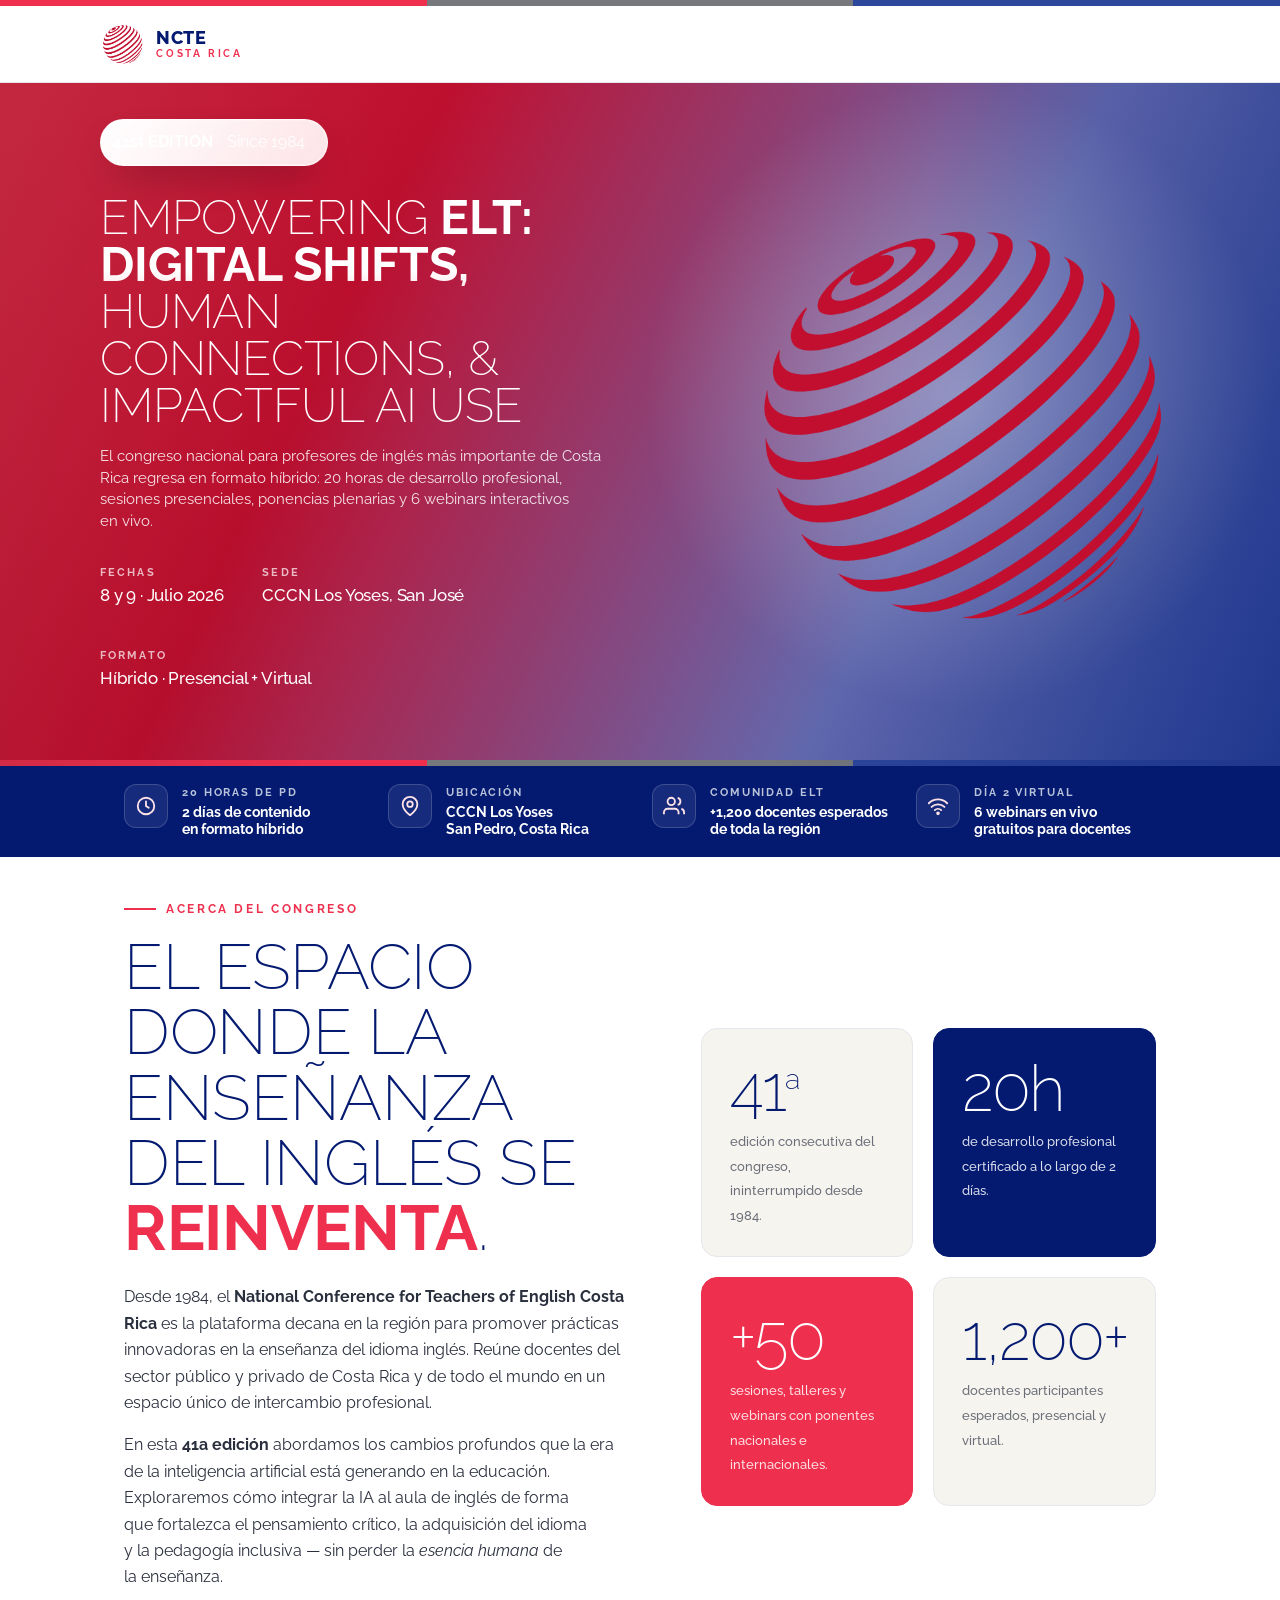
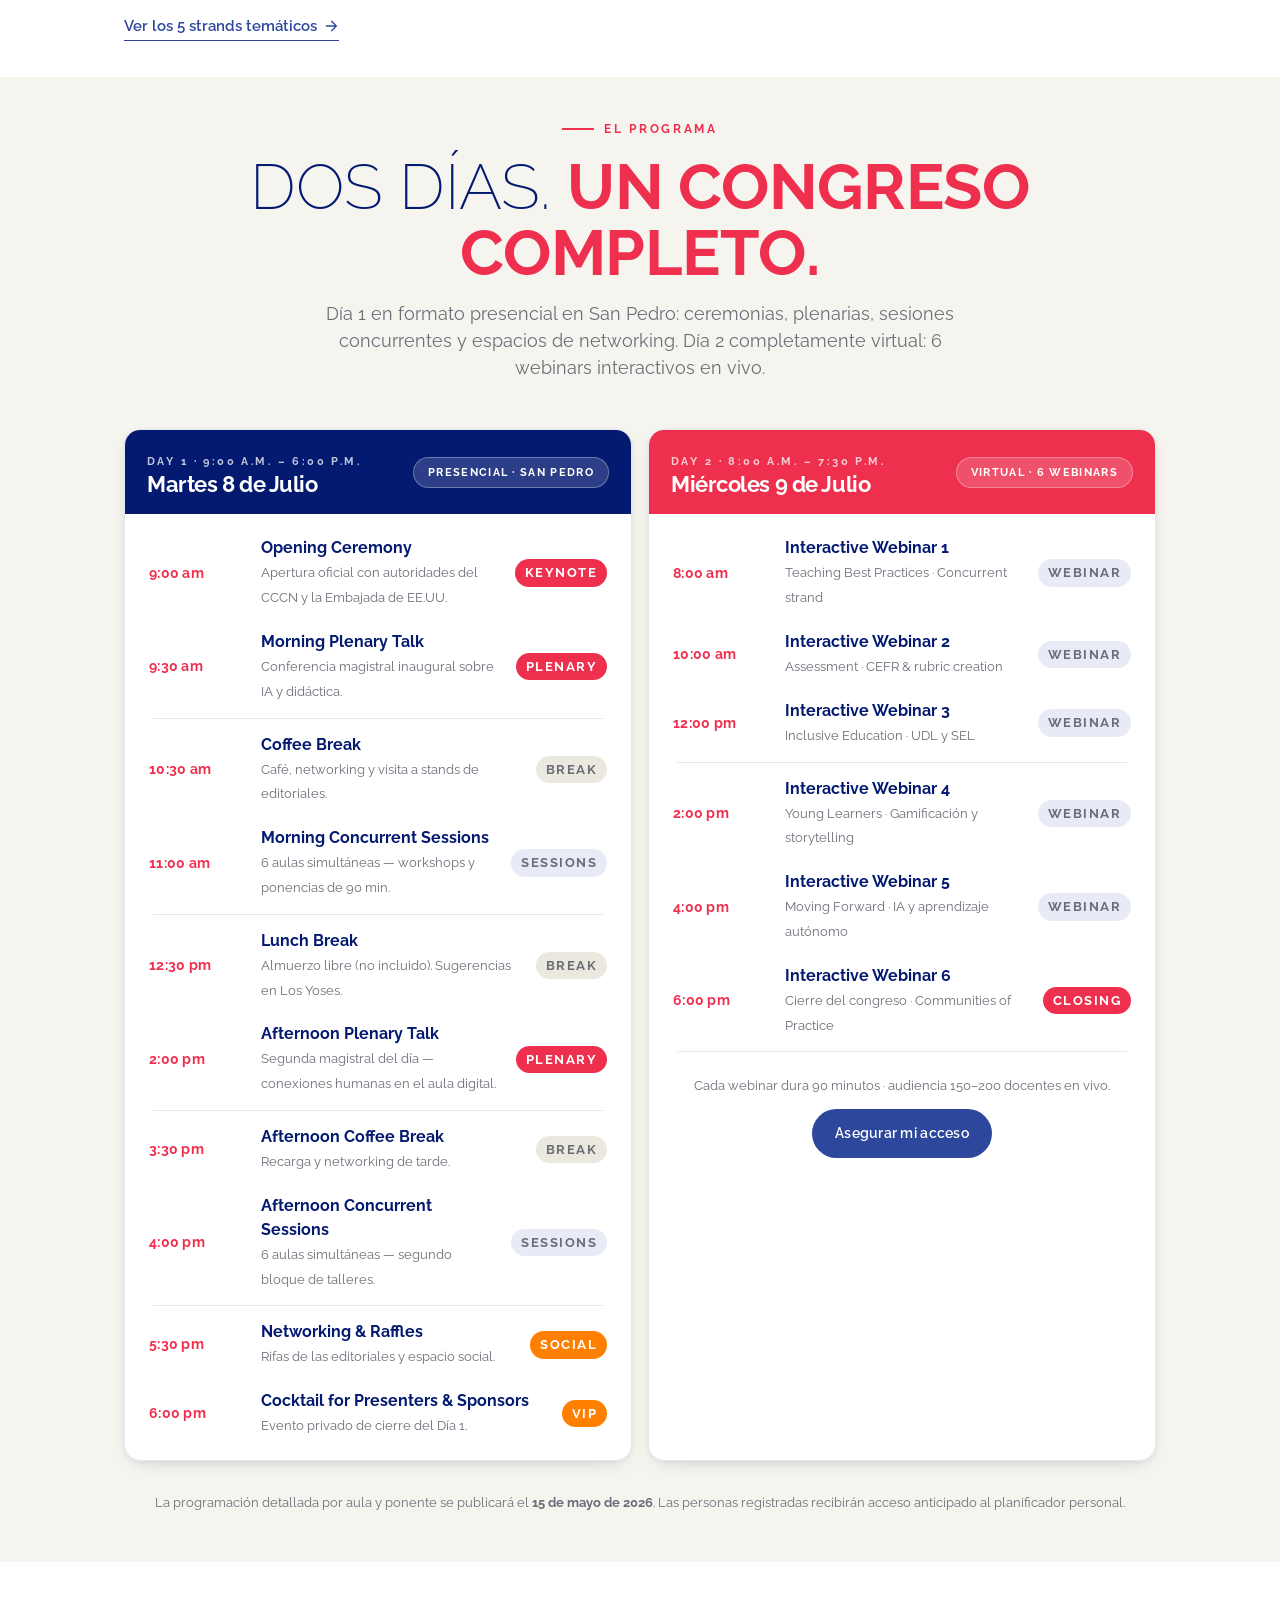
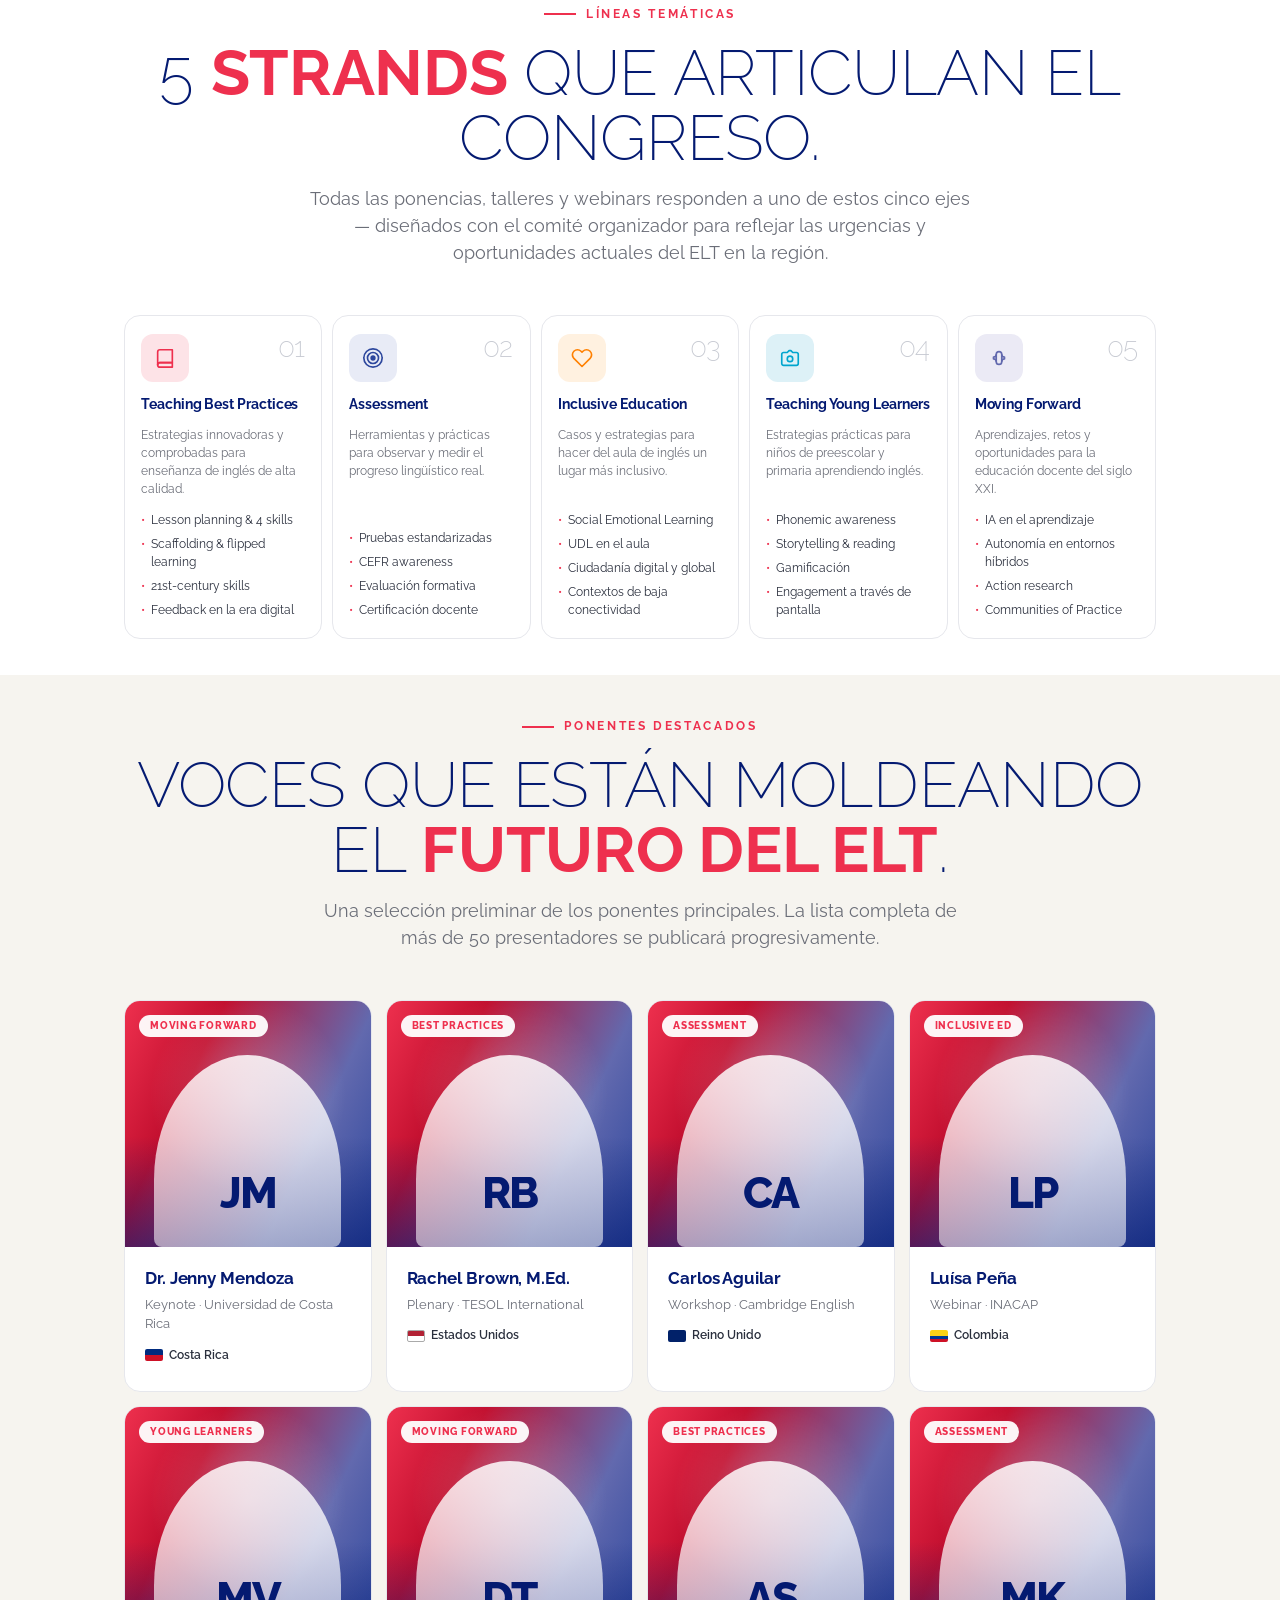
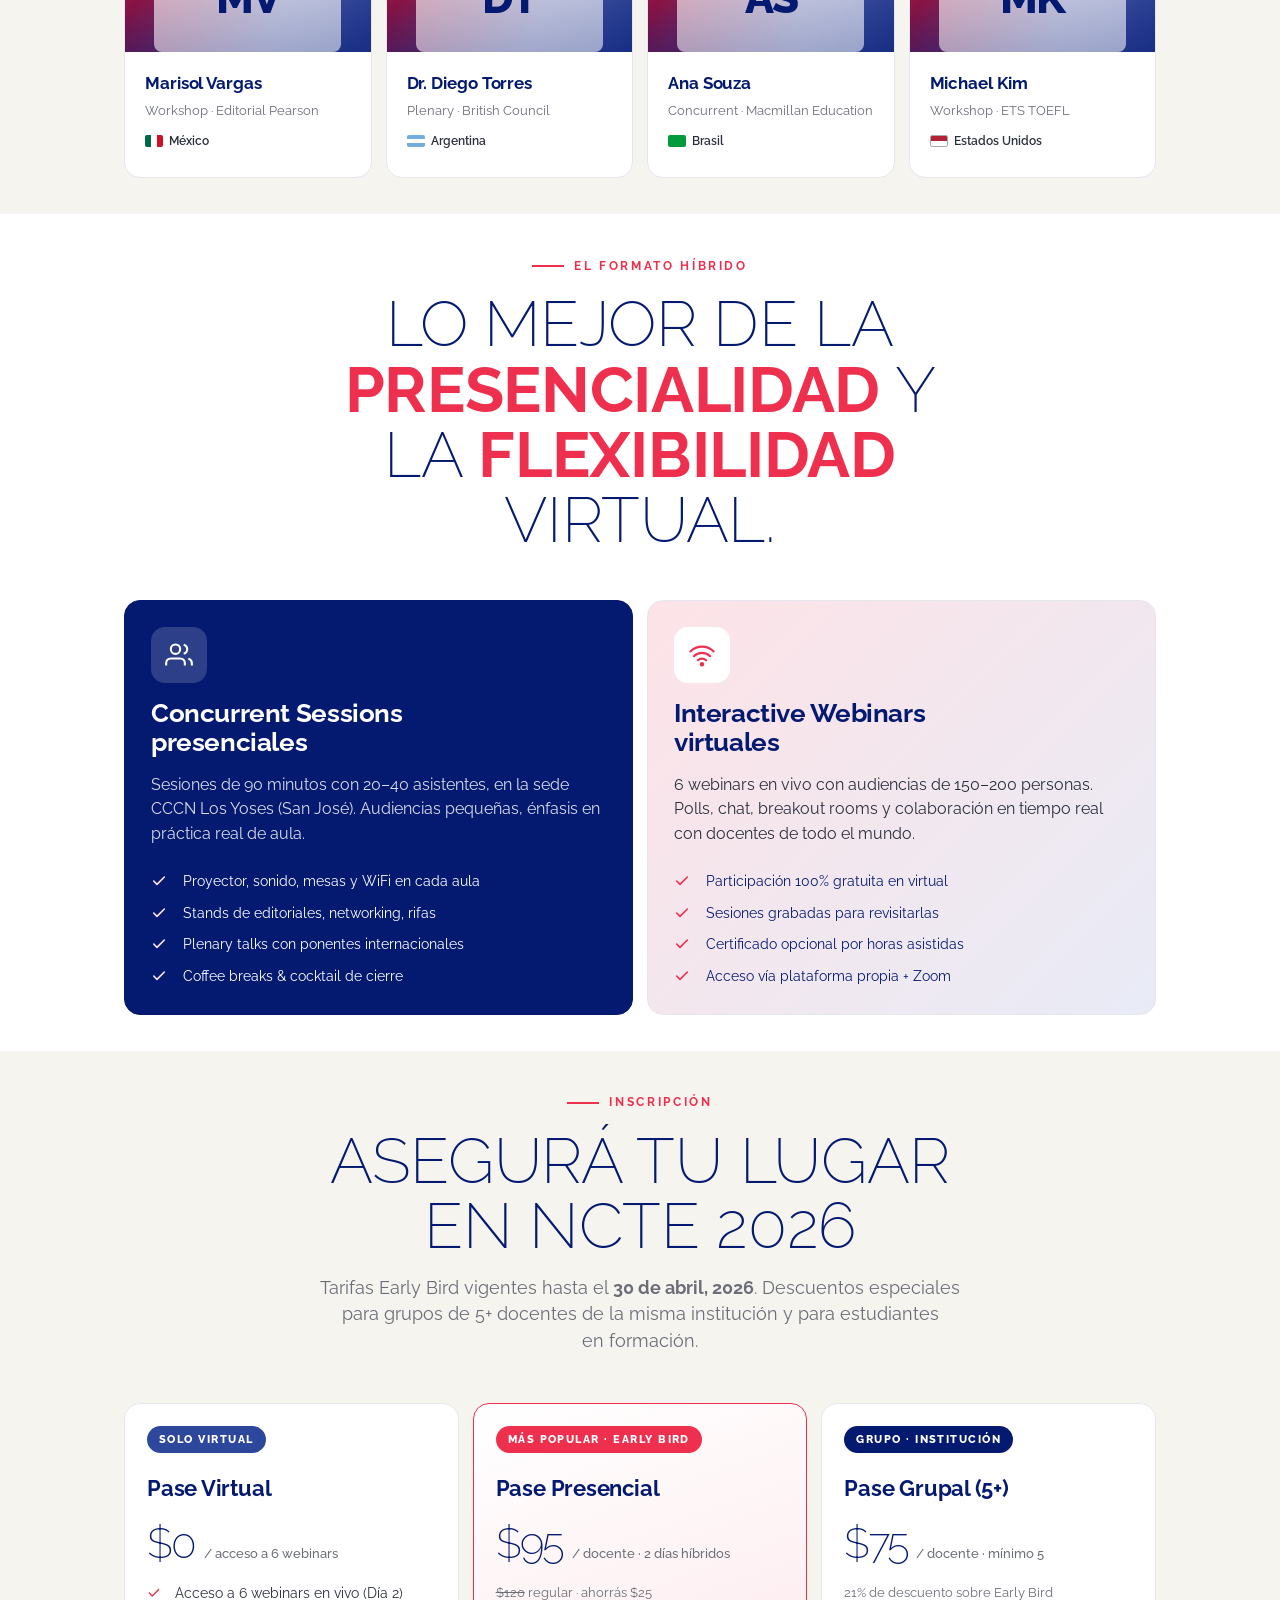
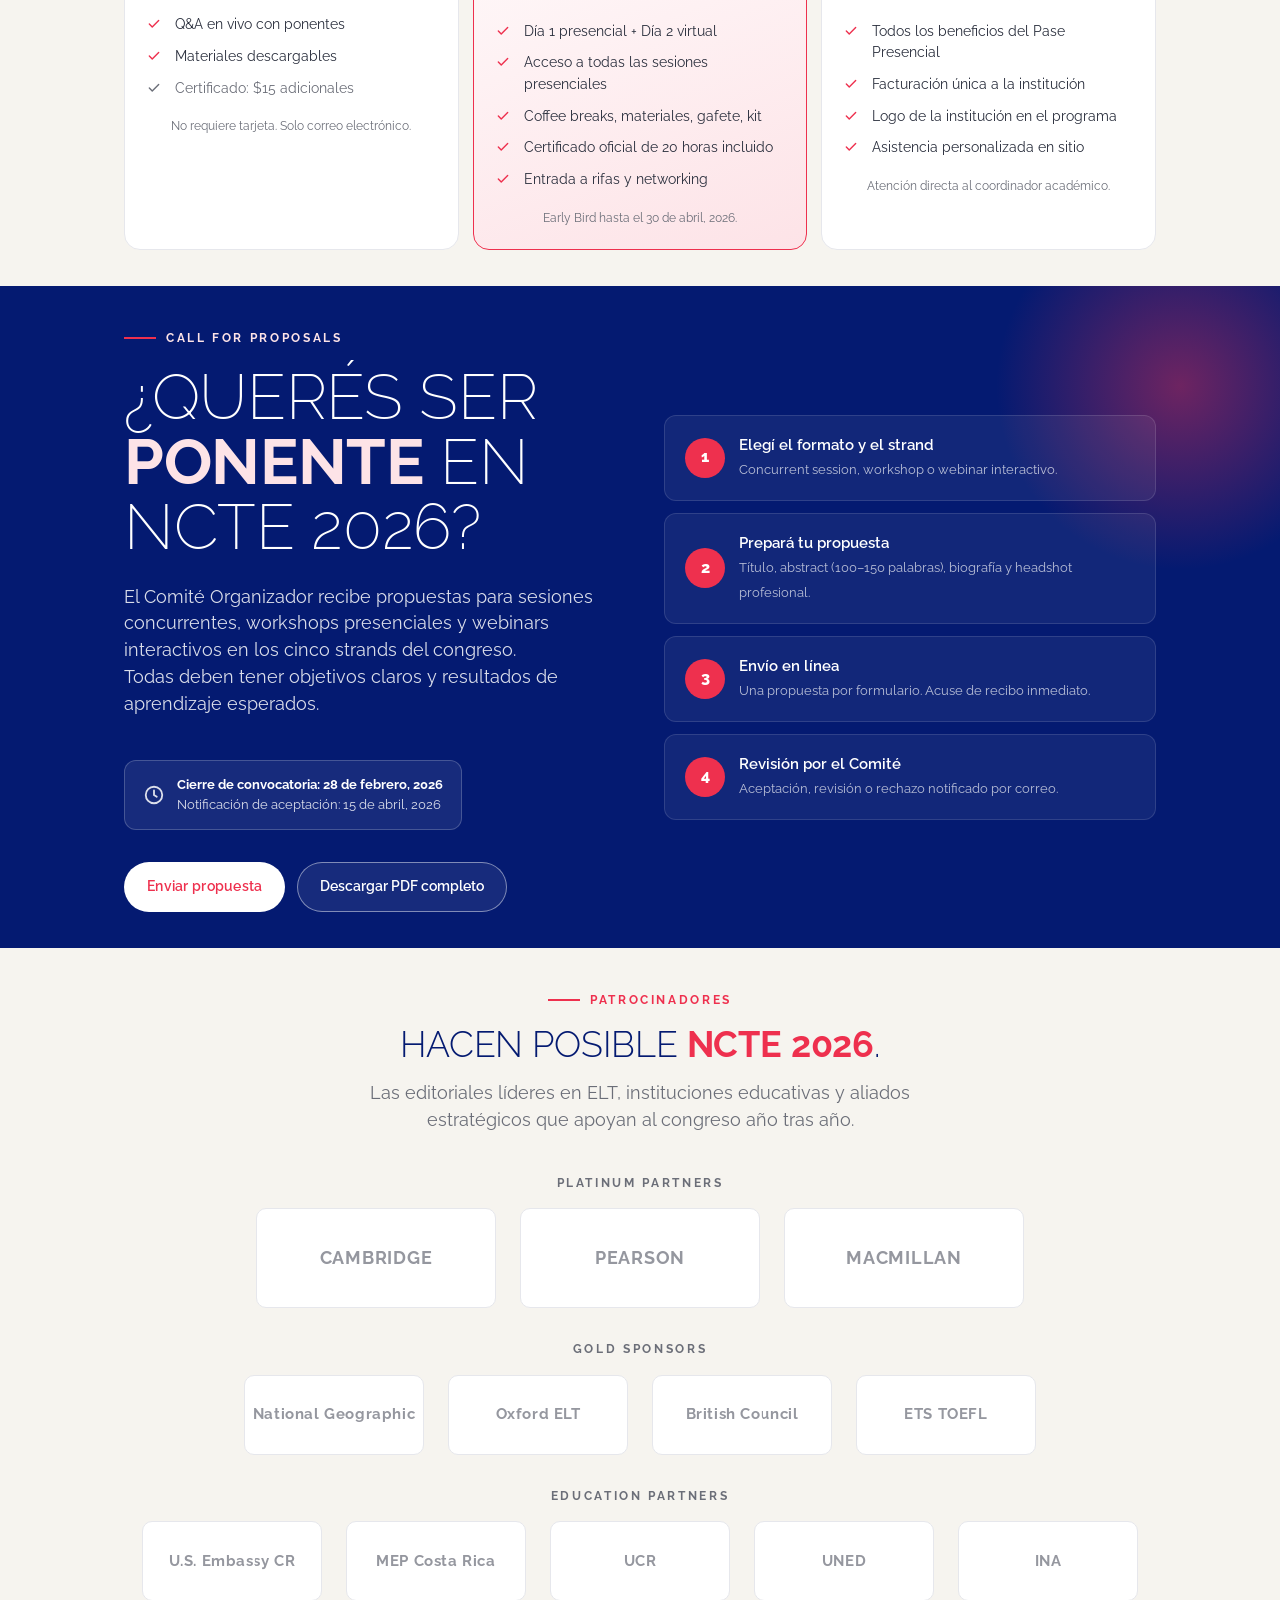
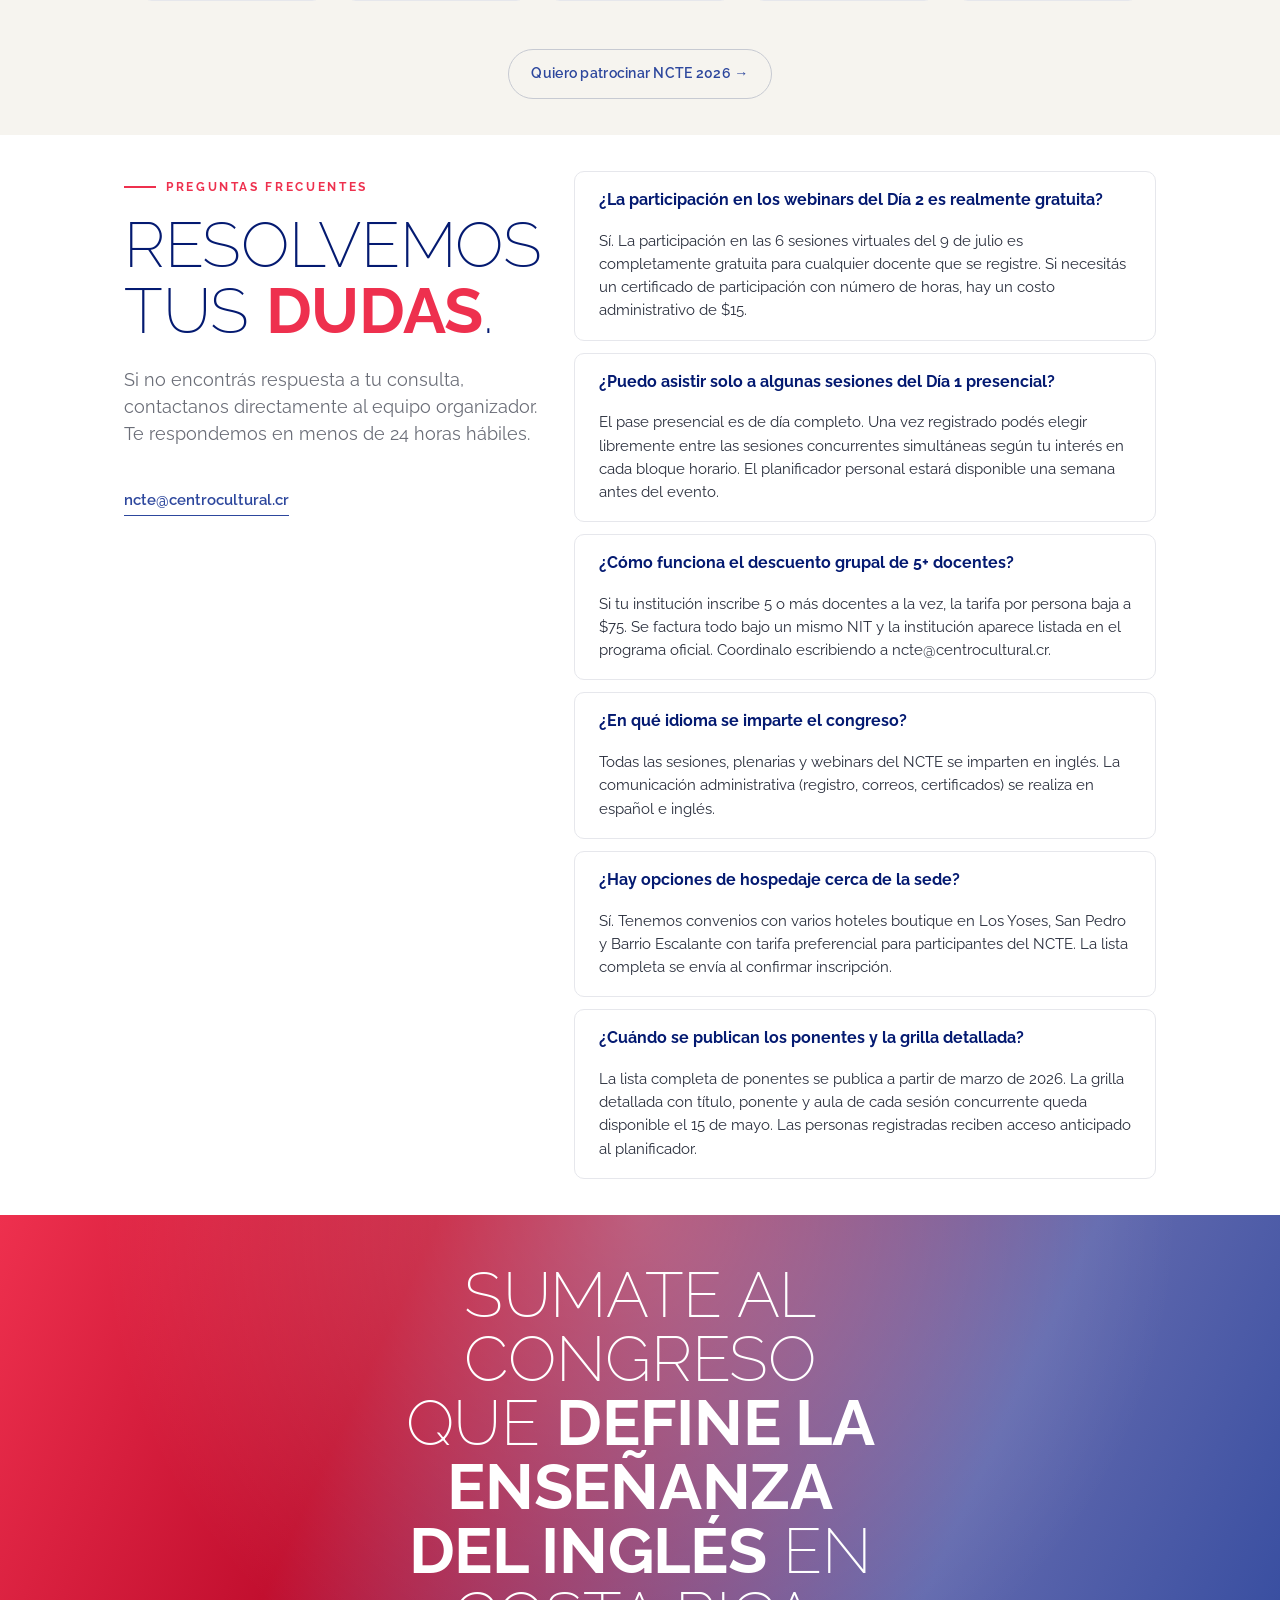
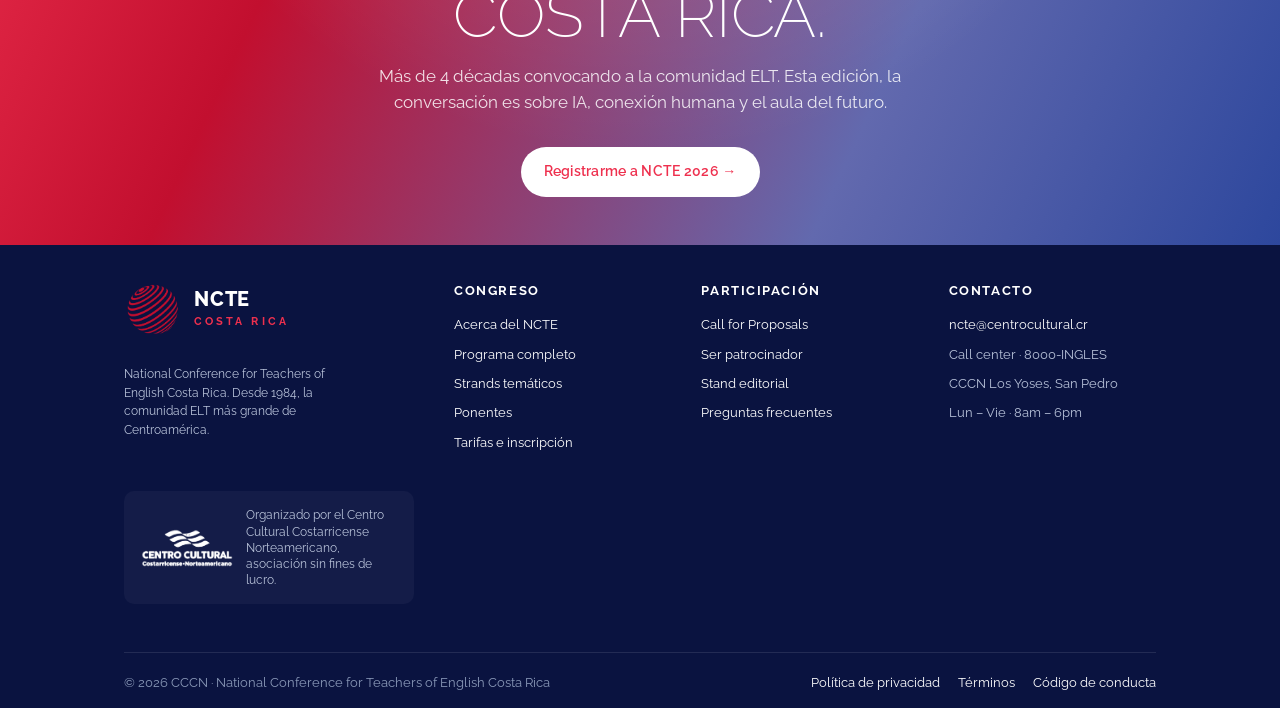
==== ncte-print.html @ b64a5af0 "Initial commit: NCTE 2026 landing site (MVP) Static site for the 41st National Conference for Teache" ====
<!doctype html>
<html lang="en">
<head>
<meta charset="utf-8"/>
<meta name="viewport" content="width=device-width, initial-scale=1"/>
<title>NCTE 2026 · National Conference for Teachers of English · CCCN</title>
<meta name="description" content="41st edition of the National Conference for Teachers of English — Costa Rica. July 8 & 9, 2026. Empowering ELT: Digital Shifts, Human Connections, & Impactful AI Use."/>
<link rel="icon" type="image/svg+xml" href="assets/logo-mark.svg"/>
<link rel="preconnect" href="https://fonts.googleapis.com"/>
<link rel="preconnect" href="https://fonts.gstatic.com" crossorigin/>
<link href="https://fonts.googleapis.com/css2?family=Raleway:wght@200;300;400;500;600;700;800&family=Fraunces:ital,opsz,wght@0,9..144,500;0,9..144,600;0,9..144,700;1,9..144,400;1,9..144,500;1,9..144,600;1,9..144,700&display=swap" rel="stylesheet"/>
<link rel="stylesheet" href="styles.css"/>
<link rel="stylesheet" href="ncte.css"/>
<style>
/* ============ PRINT-OPTIMIZED OVERRIDES ============ */
:root { --max-w: 100%; }

html, body {
  background: #fff !important;
  -webkit-print-color-adjust: exact !important;
  print-color-adjust: exact !important;
}

/* Container = full page minus margins */
.container { max-width: 1080px; padding: 0 24px; }

/* Disable sticky + remove auth modal entirely */
.ncte-header { position: static !important; box-shadow: none; }
.nmodal, [data-ncte-modal], .nmnav, .ncte-header__menu { display: none !important; }

/* Kill animations — print is static */
* {
  animation: none !important;
  transition: none !important;
}
.nhero__art .ribbon-globe { transform: none !important; }

/* Force color blocks to render in print */
.nhero, .nquick, .section-cream, .nsponsors, .ncfp, .ncta, .nfooter,
.nsched__head, .nabout__stat, .nstrand__icon, .nformat__card,
.nprice__tag, .nspk__media {
  -webkit-print-color-adjust: exact !important;
  print-color-adjust: exact !important;
}

/* Tighten vertical rhythm for print */
.section { padding: 36px 0 !important; }
.nhero__grid { padding: 36px 0 !important; }

/* Hide things that only make sense online */
.nhero__orbital,
[data-auth-open],
.ncte-header__lang,
.ncte-header__user,
.ncte-header__cta .btn-primary,
.nspk__more,
.ncfp .nf__cta,
.nprice__cta,
.nformat__card .nf__cta {
  display: none !important;
}

/* Header simplified for the printed first page */
.ncte-header__bar { padding: 16px 0; }
.ncte-header__nav { display: none; }

/* Page breaks ------------------------------------ */
section {
  break-inside: avoid;
  page-break-inside: avoid;
}
section[id="about"],
section[id="schedule"],
section[id="strands"],
section[id="speakers"],
section[id="format"],
section[id="register"],
section[id="cfp"],
section[id="sponsors"],
section[id="faq"] {
  break-before: page;
  page-break-before: always;
}

/* Schedule day cards — keep each day together; allow split between days */
.nsched__day { break-inside: avoid; page-break-inside: avoid; }
.nsched__days { display: grid; grid-template-columns: 1fr 1fr !important; gap: 16px !important; }
.nsched__row { padding: 10px 16px !important; }
.nsched__head { padding: 18px 22px !important; }
.nsched__head strong { font-size: 22px !important; }

/* Strand cards */
.nstrands__grid { grid-template-columns: repeat(5, 1fr) !important; gap: 10px !important; }
.nstrand { min-height: 0 !important; padding: 18px 16px !important; }
.nstrand h3 { font-size: 14px !important; }
.nstrand p { font-size: 12px !important; }
.nstrand ul { font-size: 11.5px !important; }
.nstrand__num { font-size: 28px !important; }

/* Speakers grid */
.nspk__grid { grid-template-columns: repeat(4, 1fr) !important; gap: 14px !important; }
.nspk { break-inside: avoid; }
.nspk__avatar { font-size: 44px !important; }

/* Pricing */
.npricing__grid { grid-template-columns: repeat(3, 1fr) !important; gap: 14px !important; }
.nprice { padding: 22px !important; }
.nprice__price b { font-size: 42px !important; }

/* Format */
.nformat__grid { grid-template-columns: 1fr 1fr !important; gap: 14px !important; }
.nformat__card { padding: 26px !important; }

/* FAQ — print all answers open */
.nfaq__item .nfaq__a {
  max-height: none !important;
  padding: 0 24px 18px !important;
}
.nfaq__q { padding: 16px 24px !important; }
.nfaq__q svg { display: none !important; }
.nfaq__item { break-inside: avoid; }
.nfaq { grid-template-columns: 1fr 1.4fr !important; gap: 32px !important; }

/* Final CTA */
.ncta { padding: 48px 0 !important; }

/* Footer slim */
.nfooter { padding: 36px 0 16px !important; }
.nfooter__brand p { font-size: 12px !important; }
.nfooter__list { font-size: 12.5px !important; }

/* Anchors should not be blue-underlined in print */
a { color: inherit; text-decoration: none; }

/* Reduce hero height — fits one printed page */
.nhero__title { font-size: 48px !important; line-height: .98 !important; }
.nhero__lede { font-size: 14.5px !important; }
.nhero__meta strong { font-size: 17px !important; }
.nhero .btn-primary, .nhero .btn-ghost-light { display: none !important; }

/* Quick info bar — keep below hero on same page */
.nquick { padding: 18px 0 !important; }
.nquick__item strong { font-size: 14px !important; }

@media print {
  @page { size: A4 portrait; margin: 10mm; }

  body { font-size: 12px; }

  /* Avoid orphaned headings */
  h1, h2, h3 { break-after: avoid; page-break-after: avoid; }

  /* Section eyebrows tighter */
  .section-eyebrow { margin-bottom: 8px; }

  /* Compact the visible hero artwork on print */
  .nhero__art .ribbon-globe { width: 260px !important; }

  /* Stats grid 2x2 stays */
  .nabout__stats { grid-template-columns: 1fr 1fr !important; gap: 12px !important; }
  .nabout__stat { padding: 18px !important; }
  .nabout__stat strong { font-size: 40px !important; }
}
</style>
</head>
<body id="top">

<div data-ncte-header></div>
<div data-ncte-modal></div>

<!-- ============ HERO ============ -->
<section class="nhero" data-screen-label="01 Hero">
  <div class="container nhero__grid">
    <div>
      <span class="nhero__edition">
        <strong>41st EDITION</strong>
        Since 1984
      </span>
      <h1 class="nhero__title">
        Empowering <b>ELT:</b><br/>
        <em>Digital Shifts,</em><br/>
        Human Connections, &amp; Impactful AI Use
      </h1>
      <p class="nhero__lede">
        El congreso nacional para profesores de inglés más importante de Costa Rica regresa
        en formato híbrido: 20 horas de desarrollo profesional, sesiones presenciales,
        ponencias plenarias y 6 webinars interactivos en vivo.
      </p>
      <div class="nhero__meta">
        <div>
          <small>FECHAS</small>
          <strong>8 y 9 · Julio 2026</strong>
        </div>
        <div>
          <small>SEDE</small>
          <strong>CCCN Los Yoses, San José</strong>
        </div>
        <div>
          <small>FORMATO</small>
          <strong>Híbrido · Presencial + Virtual</strong>
        </div>
      </div>
      <div class="nhero__ctas">
        <a class="btn btn-primary" href="#register">Registrarme al congreso</a>
        <a class="btn-ghost-light" href="#schedule">Ver programa</a>
      </div>
    </div>
    <div class="nhero__art">
      <img class="ribbon-globe" src="assets/ncte-globe-red.png" alt="NCTE" />
      <div class="nhero__orbital">
        <div class="dot"></div>
        <div>
          <b>Open call</b>
          <span>Convocatoria de ponentes abierta hasta el 28 de febrero, 2026.</span>
        </div>
      </div>
    </div>
  </div>
  <div class="strip-flag nhero__flag"></div>
</section>

<!-- ============ QUICK BAR ============ -->
<section class="nquick">
  <div class="container nquick__grid">
    <div class="nquick__item">
      <div class="nquick__icn">
        <svg width="22" height="22" viewBox="0 0 24 24" fill="none" stroke="currentColor" stroke-width="2" stroke-linecap="round"><circle cx="12" cy="12" r="9"/><path d="M12 7v5l3 2"/></svg>
      </div>
      <div>
        <small>20 horas de PD</small>
        <strong>2 días de contenido<br/>en formato híbrido</strong>
      </div>
    </div>
    <div class="nquick__item">
      <div class="nquick__icn">
        <svg width="22" height="22" viewBox="0 0 24 24" fill="none" stroke="currentColor" stroke-width="2" stroke-linejoin="round"><path d="M20 10c0 6-8 12-8 12s-8-6-8-12a8 8 0 1 1 16 0z"/><circle cx="12" cy="10" r="3"/></svg>
      </div>
      <div>
        <small>UBICACIÓN</small>
        <strong>CCCN Los Yoses<br/>San Pedro, Costa Rica</strong>
      </div>
    </div>
    <div class="nquick__item">
      <div class="nquick__icn">
        <svg width="22" height="22" viewBox="0 0 24 24" fill="none" stroke="currentColor" stroke-width="2" stroke-linejoin="round"><path d="M17 21v-2a4 4 0 0 0-4-4H5a4 4 0 0 0-4 4v2"/><circle cx="9" cy="7" r="4"/><path d="M23 21v-2a4 4 0 0 0-3-3.87M16 3.13a4 4 0 0 1 0 7.75"/></svg>
      </div>
      <div>
        <small>COMUNIDAD ELT</small>
        <strong>+1,200 docentes esperados<br/>de toda la región</strong>
      </div>
    </div>
    <div class="nquick__item">
      <div class="nquick__icn">
        <svg width="22" height="22" viewBox="0 0 24 24" fill="none" stroke="currentColor" stroke-width="2" stroke-linecap="round"><path d="M5 13a10 10 0 0 1 14 0M2 9a14 14 0 0 1 20 0M8.5 16.5a5 5 0 0 1 7 0"/><circle cx="12" cy="20" r="1" fill="currentColor"/></svg>
      </div>
      <div>
        <small>DÍA 2 VIRTUAL</small>
        <strong>6 webinars en vivo<br/>gratuitos para docentes</strong>
      </div>
    </div>
  </div>
</section>

<!-- ============ ABOUT ============ -->
<section class="section" id="about" data-screen-label="02 Acerca">
  <div class="container nabout__grid">
    <div>
      <span class="section-eyebrow">Acerca del congreso</span>
      <h2 class="h-1">El espacio donde la enseñanza del inglés se <em>reinventa</em>.</h2>
      <p class="body mt-3">
        Desde 1984, el <strong>National Conference for Teachers of English Costa Rica</strong> es la
        plataforma decana en la región para promover prácticas innovadoras en la enseñanza del
        idioma inglés. Reúne docentes del sector público y privado de Costa Rica y de todo el
        mundo en un espacio único de intercambio profesional.
      </p>
      <p class="body">
        En esta <strong>41a edición</strong> abordamos los cambios profundos que la era de la inteligencia
        artificial está generando en la educación. Exploraremos cómo integrar la IA al aula de
        inglés de forma que fortalezca el pensamiento crítico, la adquisición del idioma y la
        pedagogía inclusiva — sin perder la <em>esencia humana</em> de la enseñanza.
      </p>
      <div class="row mt-3" style="gap:24px;">
        <a class="btn-link" href="#strands">Ver los 5 strands temáticos <svg width="16" height="16" viewBox="0 0 24 24" fill="none" stroke="currentColor" stroke-width="2" stroke-linecap="round" stroke-linejoin="round"><path d="M5 12h14M13 5l7 7-7 7"/></svg></a>
      </div>
    </div>
    <div class="nabout__stats">
      <div class="nabout__stat">
        <strong>41<sup style="font-size:.45em;">a</sup></strong>
        <span>edición consecutiva del congreso, ininterrumpido desde 1984.</span>
      </div>
      <div class="nabout__stat">
        <strong>20h</strong>
        <span>de desarrollo profesional certificado a lo largo de 2 días.</span>
      </div>
      <div class="nabout__stat">
        <strong>+50</strong>
        <span>sesiones, talleres y webinars con ponentes nacionales e internacionales.</span>
      </div>
      <div class="nabout__stat">
        <strong>1,200+</strong>
        <span>docentes participantes esperados, presencial y virtual.</span>
      </div>
    </div>
  </div>
</section>

<!-- ============ SCHEDULE ============ -->
<section class="section section-cream" id="schedule" data-screen-label="03 Programa">
  <div class="container">
    <div class="t-center">
      <span class="section-eyebrow center">El programa</span>
      <h2 class="h-1">Dos días. <em>Un congreso completo.</em></h2>
      <p class="lede mt-2" style="margin-inline:auto;">
        Día 1 en formato presencial en San Pedro: ceremonias, plenarias, sesiones concurrentes y
        espacios de networking. Día 2 completamente virtual: 6 webinars interactivos en vivo.
      </p>
    </div>

    <div class="nsched__days mt-5">
      <!-- DAY 1 -->
      <div class="nsched__day">
        <div class="nsched__head">
          <div>
            <small>DAY 1 · 9:00 a.m. – 6:00 p.m.</small>
            <strong>Martes 8 de Julio</strong>
          </div>
          <span class="nsched__chip">PRESENCIAL · SAN PEDRO</span>
        </div>
        <div class="nsched__list">
          <div class="nsched__row">
            <div class="nsched__time">9:00 am</div>
            <div>
              <b>Opening Ceremony</b>
              <span>Apertura oficial con autoridades del CCCN y la Embajada de EE.UU.</span>
            </div>
            <span class="nsched__tag is-key">Keynote</span>
          </div>
          <div class="nsched__row">
            <div class="nsched__time">9:30 am</div>
            <div>
              <b>Morning Plenary Talk</b>
              <span>Conferencia magistral inaugural sobre IA y didáctica.</span>
            </div>
            <span class="nsched__tag is-key">Plenary</span>
          </div>
          <div class="nsched__divider"></div>
          <div class="nsched__row">
            <div class="nsched__time">10:30 am</div>
            <div>
              <b>Coffee Break</b>
              <span>Café, networking y visita a stands de editoriales.</span>
            </div>
            <span class="nsched__tag is-break">Break</span>
          </div>
          <div class="nsched__row">
            <div class="nsched__time">11:00 am</div>
            <div>
              <b>Morning Concurrent Sessions</b>
              <span>6 aulas simultáneas — workshops y ponencias de 90 min.</span>
            </div>
            <span class="nsched__tag">Sessions</span>
          </div>
          <div class="nsched__divider"></div>
          <div class="nsched__row">
            <div class="nsched__time">12:30 pm</div>
            <div>
              <b>Lunch Break</b>
              <span>Almuerzo libre (no incluido). Sugerencias en Los Yoses.</span>
            </div>
            <span class="nsched__tag is-break">Break</span>
          </div>
          <div class="nsched__row">
            <div class="nsched__time">2:00 pm</div>
            <div>
              <b>Afternoon Plenary Talk</b>
              <span>Segunda magistral del día — conexiones humanas en el aula digital.</span>
            </div>
            <span class="nsched__tag is-key">Plenary</span>
          </div>
          <div class="nsched__divider"></div>
          <div class="nsched__row">
            <div class="nsched__time">3:30 pm</div>
            <div>
              <b>Afternoon Coffee Break</b>
              <span>Recarga y networking de tarde.</span>
            </div>
            <span class="nsched__tag is-break">Break</span>
          </div>
          <div class="nsched__row">
            <div class="nsched__time">4:00 pm</div>
            <div>
              <b>Afternoon Concurrent Sessions</b>
              <span>6 aulas simultáneas — segundo bloque de talleres.</span>
            </div>
            <span class="nsched__tag">Sessions</span>
          </div>
          <div class="nsched__divider"></div>
          <div class="nsched__row">
            <div class="nsched__time">5:30 pm</div>
            <div>
              <b>Networking &amp; Raffles</b>
              <span>Rifas de las editoriales y espacio social.</span>
            </div>
            <span class="nsched__tag is-net">Social</span>
          </div>
          <div class="nsched__row">
            <div class="nsched__time">6:00 pm</div>
            <div>
              <b>Cocktail for Presenters &amp; Sponsors</b>
              <span>Evento privado de cierre del Día 1.</span>
            </div>
            <span class="nsched__tag is-net">VIP</span>
          </div>
        </div>
      </div>

      <!-- DAY 2 -->
      <div class="nsched__day">
        <div class="nsched__head">
          <div>
            <small>DAY 2 · 8:00 a.m. – 7:30 p.m.</small>
            <strong>Miércoles 9 de Julio</strong>
          </div>
          <span class="nsched__chip">VIRTUAL · 6 WEBINARS</span>
        </div>
        <div class="nsched__list">
          <div class="nsched__row">
            <div class="nsched__time">8:00 am</div>
            <div>
              <b>Interactive Webinar 1</b>
              <span>Teaching Best Practices · Concurrent strand</span>
            </div>
            <span class="nsched__tag">Webinar</span>
          </div>
          <div class="nsched__row">
            <div class="nsched__time">10:00 am</div>
            <div>
              <b>Interactive Webinar 2</b>
              <span>Assessment · CEFR &amp; rubric creation</span>
            </div>
            <span class="nsched__tag">Webinar</span>
          </div>
          <div class="nsched__row">
            <div class="nsched__time">12:00 pm</div>
            <div>
              <b>Interactive Webinar 3</b>
              <span>Inclusive Education · UDL y SEL</span>
            </div>
            <span class="nsched__tag">Webinar</span>
          </div>
          <div class="nsched__divider"></div>
          <div class="nsched__row">
            <div class="nsched__time">2:00 pm</div>
            <div>
              <b>Interactive Webinar 4</b>
              <span>Young Learners · Gamificación y storytelling</span>
            </div>
            <span class="nsched__tag">Webinar</span>
          </div>
          <div class="nsched__row">
            <div class="nsched__time">4:00 pm</div>
            <div>
              <b>Interactive Webinar 5</b>
              <span>Moving Forward · IA y aprendizaje autónomo</span>
            </div>
            <span class="nsched__tag">Webinar</span>
          </div>
          <div class="nsched__row">
            <div class="nsched__time">6:00 pm</div>
            <div>
              <b>Interactive Webinar 6</b>
              <span>Cierre del congreso · Communities of Practice</span>
            </div>
            <span class="nsched__tag is-key">Closing</span>
          </div>
          <div class="nsched__divider"></div>
          <div style="padding: 20px; text-align: center;">
            <p class="small" style="margin: 0 0 12px;">Cada webinar dura 90 minutos · audiencia 150–200 docentes en vivo.</p>
            <a class="btn btn-dark" href="#register">Asegurar mi acceso</a>
          </div>
        </div>
      </div>
    </div>

    <p class="small t-center mt-4">
      La programación detallada por aula y ponente se publicará el <strong>15 de mayo de 2026</strong>.
      Las personas registradas recibirán acceso anticipado al planificador personal.
    </p>
  </div>
</section>

<!-- ============ THEMATIC STRANDS ============ -->
<section class="section" id="strands" data-screen-label="04 Strands">
  <div class="container">
    <div class="t-center">
      <span class="section-eyebrow center">Líneas temáticas</span>
      <h2 class="h-1">5 <em>strands</em> que articulan el congreso.</h2>
      <p class="lede mt-2" style="margin-inline:auto;">
        Todas las ponencias, talleres y webinars responden a uno de estos cinco ejes —
        diseñados con el comité organizador para reflejar las urgencias y oportunidades
        actuales del ELT en la región.
      </p>
    </div>

    <div class="nstrands__grid mt-5">
      <article class="nstrand">
        <div class="nstrand__num">01</div>
        <div class="nstrand__icon">
          <svg width="22" height="22" viewBox="0 0 24 24" fill="none" stroke="currentColor" stroke-width="1.8" stroke-linejoin="round"><path d="M4 19.5A2.5 2.5 0 0 1 6.5 17H20V3H6.5A2.5 2.5 0 0 0 4 5.5v14z"/><path d="M4 19.5A2.5 2.5 0 0 0 6.5 22H20v-5H6.5A2.5 2.5 0 0 0 4 19.5z"/></svg>
        </div>
        <h3>Teaching Best Practices</h3>
        <p>Estrategias innovadoras y comprobadas para enseñanza de inglés de alta calidad.</p>
        <ul>
          <li>Lesson planning &amp; 4 skills</li>
          <li>Scaffolding &amp; flipped learning</li>
          <li>21st-century skills</li>
          <li>Feedback en la era digital</li>
        </ul>
      </article>

      <article class="nstrand">
        <div class="nstrand__num">02</div>
        <div class="nstrand__icon">
          <svg width="22" height="22" viewBox="0 0 24 24" fill="none" stroke="currentColor" stroke-width="1.8"><circle cx="12" cy="12" r="10"/><circle cx="12" cy="12" r="6"/><circle cx="12" cy="12" r="2" fill="currentColor"/></svg>
        </div>
        <h3>Assessment</h3>
        <p>Herramientas y prácticas para observar y medir el progreso lingüístico real.</p>
        <ul>
          <li>Pruebas estandarizadas</li>
          <li>CEFR awareness</li>
          <li>Evaluación formativa</li>
          <li>Certificación docente</li>
        </ul>
      </article>

      <article class="nstrand">
        <div class="nstrand__num">03</div>
        <div class="nstrand__icon">
          <svg width="22" height="22" viewBox="0 0 24 24" fill="none" stroke="currentColor" stroke-width="1.8" stroke-linejoin="round"><path d="M20.84 4.61a5.5 5.5 0 0 0-7.78 0L12 5.67l-1.06-1.06a5.5 5.5 0 0 0-7.78 7.78L12 21.23l8.84-8.84a5.5 5.5 0 0 0 0-7.78z"/></svg>
        </div>
        <h3>Inclusive Education</h3>
        <p>Casos y estrategias para hacer del aula de inglés un lugar más inclusivo.</p>
        <ul>
          <li>Social Emotional Learning</li>
          <li>UDL en el aula</li>
          <li>Ciudadanía digital y global</li>
          <li>Contextos de baja conectividad</li>
        </ul>
      </article>

      <article class="nstrand">
        <div class="nstrand__num">04</div>
        <div class="nstrand__icon">
          <svg width="22" height="22" viewBox="0 0 24 24" fill="none" stroke="currentColor" stroke-width="1.8" stroke-linejoin="round"><path d="M3 8a2 2 0 0 1 2-2h4l2-2h2l2 2h4a2 2 0 0 1 2 2v10a2 2 0 0 1-2 2H5a2 2 0 0 1-2-2V8z"/><circle cx="12" cy="13" r="3"/></svg>
        </div>
        <h3>Teaching Young Learners</h3>
        <p>Estrategias prácticas para niños de preescolar y primaria aprendiendo inglés.</p>
        <ul>
          <li>Phonemic awareness</li>
          <li>Storytelling &amp; reading</li>
          <li>Gamificación</li>
          <li>Engagement a través de pantalla</li>
        </ul>
      </article>

      <article class="nstrand">
        <div class="nstrand__num">05</div>
        <div class="nstrand__icon">
          <svg width="22" height="22" viewBox="0 0 24 24" fill="none" stroke="currentColor" stroke-width="1.8" stroke-linejoin="round"><path d="M12 5a3 3 0 0 0-3 3v8a3 3 0 0 0 3 3 3 3 0 0 0 3-3V8a3 3 0 0 0-3-3z"/><path d="M9 8a3 3 0 0 1-3 3v2a3 3 0 0 1 3 3M15 8a3 3 0 0 0 3 3v2a3 3 0 0 0-3 3"/></svg>
        </div>
        <h3>Moving Forward</h3>
        <p>Aprendizajes, retos y oportunidades para la educación docente del siglo XXI.</p>
        <ul>
          <li>IA en el aprendizaje</li>
          <li>Autonomía en entornos híbridos</li>
          <li>Action research</li>
          <li>Communities of Practice</li>
        </ul>
      </article>
    </div>
  </div>
</section>

<!-- ============ SPEAKERS ============ -->
<section class="section section-cream" id="speakers" data-screen-label="05 Ponentes">
  <div class="container">
    <div class="t-center">
      <span class="section-eyebrow center">Ponentes destacados</span>
      <h2 class="h-1">Voces que están moldeando el <em>futuro del ELT</em>.</h2>
      <p class="lede mt-2" style="margin-inline:auto;">
        Una selección preliminar de los ponentes principales. La lista completa de más de
        50 presentadores se publicará progresivamente.
      </p>
    </div>

    <div class="nspk__grid mt-5">
      <article class="nspk">
        <div class="nspk__media">
          <span class="nspk__strand">Moving Forward</span>
          <div class="nspk__avatar">JM</div>
        </div>
        <div class="nspk__body">
          <b>Dr. Jenny Mendoza</b>
          <small>Keynote · Universidad de Costa Rica</small>
          <span class="nspk__flag cr"><i></i> Costa Rica</span>
        </div>
      </article>

      <article class="nspk">
        <div class="nspk__media">
          <span class="nspk__strand">Best Practices</span>
          <div class="nspk__avatar">RB</div>
        </div>
        <div class="nspk__body">
          <b>Rachel Brown, M.Ed.</b>
          <small>Plenary · TESOL International</small>
          <span class="nspk__flag us"><i></i> Estados Unidos</span>
        </div>
      </article>

      <article class="nspk">
        <div class="nspk__media">
          <span class="nspk__strand">Assessment</span>
          <div class="nspk__avatar">CA</div>
        </div>
        <div class="nspk__body">
          <b>Carlos Aguilar</b>
          <small>Workshop · Cambridge English</small>
          <span class="nspk__flag uk"><i></i> Reino Unido</span>
        </div>
      </article>

      <article class="nspk">
        <div class="nspk__media">
          <span class="nspk__strand">Inclusive Ed</span>
          <div class="nspk__avatar">LP</div>
        </div>
        <div class="nspk__body">
          <b>Luísa Peña</b>
          <small>Webinar · INACAP</small>
          <span class="nspk__flag co"><i></i> Colombia</span>
        </div>
      </article>

      <article class="nspk">
        <div class="nspk__media">
          <span class="nspk__strand">Young Learners</span>
          <div class="nspk__avatar">MV</div>
        </div>
        <div class="nspk__body">
          <b>Marisol Vargas</b>
          <small>Workshop · Editorial Pearson</small>
          <span class="nspk__flag mx"><i></i> México</span>
        </div>
      </article>

      <article class="nspk">
        <div class="nspk__media">
          <span class="nspk__strand">Moving Forward</span>
          <div class="nspk__avatar">DT</div>
        </div>
        <div class="nspk__body">
          <b>Dr. Diego Torres</b>
          <small>Plenary · British Council</small>
          <span class="nspk__flag ar"><i></i> Argentina</span>
        </div>
      </article>

      <article class="nspk">
        <div class="nspk__media">
          <span class="nspk__strand">Best Practices</span>
          <div class="nspk__avatar">AS</div>
        </div>
        <div class="nspk__body">
          <b>Ana Souza</b>
          <small>Concurrent · Macmillan Education</small>
          <span class="nspk__flag br"><i></i> Brasil</span>
        </div>
      </article>

      <article class="nspk">
        <div class="nspk__media">
          <span class="nspk__strand">Assessment</span>
          <div class="nspk__avatar">MK</div>
        </div>
        <div class="nspk__body">
          <b>Michael Kim</b>
          <small>Workshop · ETS TOEFL</small>
          <span class="nspk__flag us"><i></i> Estados Unidos</span>
        </div>
      </article>
    </div>

    <div class="nspk__more">
      <a class="btn btn-ghost" href="#">Ver todos los ponentes (próximamente)</a>
    </div>
  </div>
</section>

<!-- ============ FORMAT / VENUE ============ -->
<section class="section" id="format" data-screen-label="06 Formato">
  <div class="container">
    <div class="t-center" style="max-width:680px; margin: 0 auto 48px;">
      <span class="section-eyebrow center">El formato híbrido</span>
      <h2 class="h-1">Lo mejor de la <em>presencialidad</em> y la <em>flexibilidad</em> virtual.</h2>
    </div>

    <div class="nformat__grid">
      <article class="nformat__card is-inperson">
        <div class="nf__icon">
          <svg width="28" height="28" viewBox="0 0 24 24" fill="none" stroke="currentColor" stroke-width="1.8" stroke-linejoin="round"><path d="M17 21v-2a4 4 0 0 0-4-4H5a4 4 0 0 0-4 4v2"/><circle cx="9" cy="7" r="4"/><path d="M23 21v-2a4 4 0 0 0-3-3.87M16 3.13a4 4 0 0 1 0 7.75"/></svg>
        </div>
        <h3>Concurrent Sessions<br/>presenciales</h3>
        <p>Sesiones de 90 minutos con 20–40 asistentes, en la sede CCCN Los Yoses (San José). Audiencias pequeñas, énfasis en práctica real de aula.</p>
        <ul class="nformat__list">
          <li><svg width="16" height="16" viewBox="0 0 24 24" fill="none" stroke="currentColor" stroke-width="2.4" stroke-linecap="round" stroke-linejoin="round"><path d="M20 6 9 17l-5-5"/></svg> Proyector, sonido, mesas y WiFi en cada aula</li>
          <li><svg width="16" height="16" viewBox="0 0 24 24" fill="none" stroke="currentColor" stroke-width="2.4" stroke-linecap="round" stroke-linejoin="round"><path d="M20 6 9 17l-5-5"/></svg> Stands de editoriales, networking, rifas</li>
          <li><svg width="16" height="16" viewBox="0 0 24 24" fill="none" stroke="currentColor" stroke-width="2.4" stroke-linecap="round" stroke-linejoin="round"><path d="M20 6 9 17l-5-5"/></svg> Plenary talks con ponentes internacionales</li>
          <li><svg width="16" height="16" viewBox="0 0 24 24" fill="none" stroke="currentColor" stroke-width="2.4" stroke-linecap="round" stroke-linejoin="round"><path d="M20 6 9 17l-5-5"/></svg> Coffee breaks &amp; cocktail de cierre</li>
        </ul>
        <div class="nf__cta">
          <a class="btn btn-primary" href="#register" style="background:#fff; color:var(--cccn-red);">Registrarme al presencial</a>
        </div>
      </article>

      <article class="nformat__card is-virtual">
        <div class="nf__icon">
          <svg width="28" height="28" viewBox="0 0 24 24" fill="none" stroke="currentColor" stroke-width="1.8" stroke-linecap="round"><path d="M5 13a10 10 0 0 1 14 0M2 9a14 14 0 0 1 20 0M8.5 16.5a5 5 0 0 1 7 0"/><circle cx="12" cy="20" r="1" fill="currentColor"/></svg>
        </div>
        <h3>Interactive Webinars<br/>virtuales</h3>
        <p>6 webinars en vivo con audiencias de 150–200 personas. Polls, chat, breakout rooms y colaboración en tiempo real con docentes de todo el mundo.</p>
        <ul class="nformat__list">
          <li><svg width="16" height="16" viewBox="0 0 24 24" fill="none" stroke="currentColor" stroke-width="2.4" stroke-linecap="round" stroke-linejoin="round"><path d="M20 6 9 17l-5-5"/></svg> Participación 100% gratuita en virtual</li>
          <li><svg width="16" height="16" viewBox="0 0 24 24" fill="none" stroke="currentColor" stroke-width="2.4" stroke-linecap="round" stroke-linejoin="round"><path d="M20 6 9 17l-5-5"/></svg> Sesiones grabadas para revisitarlas</li>
          <li><svg width="16" height="16" viewBox="0 0 24 24" fill="none" stroke="currentColor" stroke-width="2.4" stroke-linecap="round" stroke-linejoin="round"><path d="M20 6 9 17l-5-5"/></svg> Certificado opcional por horas asistidas</li>
          <li><svg width="16" height="16" viewBox="0 0 24 24" fill="none" stroke="currentColor" stroke-width="2.4" stroke-linecap="round" stroke-linejoin="round"><path d="M20 6 9 17l-5-5"/></svg> Acceso vía plataforma propia + Zoom</li>
        </ul>
        <div class="nf__cta">
          <a class="btn btn-dark" href="#register">Registrarme al virtual (gratis)</a>
        </div>
      </article>
    </div>
  </div>
</section>

<!-- ============ PRICING / REGISTRATION ============ -->
<section class="section section-cream" id="register" data-screen-label="07 Registro">
  <div class="container">
    <div class="t-center" style="max-width: 720px; margin: 0 auto 48px;">
      <span class="section-eyebrow center">Inscripción</span>
      <h2 class="h-1">Asegurá tu lugar en NCTE 2026</h2>
      <p class="lede mt-2" style="margin-inline:auto;">
        Tarifas Early Bird vigentes hasta el <strong>30 de abril, 2026</strong>. Descuentos
        especiales para grupos de 5+ docentes de la misma institución y para estudiantes en
        formación.
      </p>
    </div>

    <div class="npricing__grid">
      <div class="nprice is-virtual">
        <span class="nprice__tag">Solo virtual</span>
        <h3>Pase Virtual</h3>
        <div class="nprice__price">
          <b>$0</b>
          <small>/ acceso a 6 webinars</small>
        </div>
        <ul class="nprice__list">
          <li><svg width="14" height="14" viewBox="0 0 24 24" fill="none" stroke="currentColor" stroke-width="2.4" stroke-linecap="round" stroke-linejoin="round"><path d="M20 6 9 17l-5-5"/></svg> Acceso a 6 webinars en vivo (Día 2)</li>
          <li><svg width="14" height="14" viewBox="0 0 24 24" fill="none" stroke="currentColor" stroke-width="2.4" stroke-linecap="round" stroke-linejoin="round"><path d="M20 6 9 17l-5-5"/></svg> Q&amp;A en vivo con ponentes</li>
          <li><svg width="14" height="14" viewBox="0 0 24 24" fill="none" stroke="currentColor" stroke-width="2.4" stroke-linecap="round" stroke-linejoin="round"><path d="M20 6 9 17l-5-5"/></svg> Materiales descargables</li>
          <li style="color: var(--muted);"><svg width="14" height="14" viewBox="0 0 24 24" fill="none" stroke="currentColor" stroke-width="2.4" stroke-linecap="round" stroke-linejoin="round" style="color:var(--muted);"><path d="M20 6 9 17l-5-5"/></svg> <span>Certificado: $15 adicionales</span></li>
        </ul>
        <div class="nprice__cta">
          <button class="btn btn-dark" type="button" data-auth-open>Crear cuenta gratis</button>
        </div>
        <p class="nprice__note">No requiere tarjeta. Solo correo electrónico.</p>
      </div>

      <div class="nprice is-featured">
        <span class="nprice__tag">Más popular · Early Bird</span>
        <h3>Pase Presencial</h3>
        <div class="nprice__price">
          <b>$95</b>
          <small>/ docente · 2 días híbridos</small>
        </div>
        <div style="font-size: 13px; color: var(--muted);">
          <del>$120</del> regular · ahorrás $25
        </div>
        <ul class="nprice__list">
          <li><svg width="14" height="14" viewBox="0 0 24 24" fill="none" stroke="currentColor" stroke-width="2.4" stroke-linecap="round" stroke-linejoin="round"><path d="M20 6 9 17l-5-5"/></svg> Día 1 presencial + Día 2 virtual</li>
          <li><svg width="14" height="14" viewBox="0 0 24 24" fill="none" stroke="currentColor" stroke-width="2.4" stroke-linecap="round" stroke-linejoin="round"><path d="M20 6 9 17l-5-5"/></svg> Acceso a todas las sesiones presenciales</li>
          <li><svg width="14" height="14" viewBox="0 0 24 24" fill="none" stroke="currentColor" stroke-width="2.4" stroke-linecap="round" stroke-linejoin="round"><path d="M20 6 9 17l-5-5"/></svg> Coffee breaks, materiales, gafete, kit</li>
          <li><svg width="14" height="14" viewBox="0 0 24 24" fill="none" stroke="currentColor" stroke-width="2.4" stroke-linecap="round" stroke-linejoin="round"><path d="M20 6 9 17l-5-5"/></svg> Certificado oficial de 20 horas incluido</li>
          <li><svg width="14" height="14" viewBox="0 0 24 24" fill="none" stroke="currentColor" stroke-width="2.4" stroke-linecap="round" stroke-linejoin="round"><path d="M20 6 9 17l-5-5"/></svg> Entrada a rifas y networking</li>
        </ul>
        <div class="nprice__cta">
          <button class="btn btn-primary" type="button" data-auth-open>Registrarme ahora</button>
        </div>
        <p class="nprice__note">Early Bird hasta el 30 de abril, 2026.</p>
      </div>

      <div class="nprice is-group">
        <span class="nprice__tag">Grupo · Institución</span>
        <h3>Pase Grupal (5+)</h3>
        <div class="nprice__price">
          <b>$75</b>
          <small>/ docente · mínimo 5</small>
        </div>
        <div style="font-size: 13px; color: var(--muted);">
          21% de descuento sobre Early Bird
        </div>
        <ul class="nprice__list">
          <li><svg width="14" height="14" viewBox="0 0 24 24" fill="none" stroke="currentColor" stroke-width="2.4" stroke-linecap="round" stroke-linejoin="round"><path d="M20 6 9 17l-5-5"/></svg> Todos los beneficios del Pase Presencial</li>
          <li><svg width="14" height="14" viewBox="0 0 24 24" fill="none" stroke="currentColor" stroke-width="2.4" stroke-linecap="round" stroke-linejoin="round"><path d="M20 6 9 17l-5-5"/></svg> Facturación única a la institución</li>
          <li><svg width="14" height="14" viewBox="0 0 24 24" fill="none" stroke="currentColor" stroke-width="2.4" stroke-linecap="round" stroke-linejoin="round"><path d="M20 6 9 17l-5-5"/></svg> Logo de la institución en el programa</li>
          <li><svg width="14" height="14" viewBox="0 0 24 24" fill="none" stroke="currentColor" stroke-width="2.4" stroke-linecap="round" stroke-linejoin="round"><path d="M20 6 9 17l-5-5"/></svg> Asistencia personalizada en sitio</li>
        </ul>
        <div class="nprice__cta">
          <a class="btn btn-dark" href="mailto:ncte@centrocultural.cr?subject=Inscripci%C3%B3n%20grupal%20NCTE%202026">Contactar al equipo</a>
        </div>
        <p class="nprice__note">Atención directa al coordinador académico.</p>
      </div>
    </div>
  </div>
</section>

<!-- ============ CALL FOR PROPOSALS ============ -->
<section class="section ncfp" id="cfp" data-screen-label="08 CFP">
  <div class="container">
    <div class="ncfp__grid">
      <div>
        <span class="section-eyebrow" style="color: #FDE3E7;">Call for Proposals</span>
        <h2 class="h-1">¿Querés ser <em>ponente</em> en NCTE 2026?</h2>
        <p class="lede mt-3" style="color: rgba(255,255,255,.85);">
          El Comité Organizador recibe propuestas para sesiones concurrentes, workshops
          presenciales y webinars interactivos en los cinco strands del congreso. Todas
          deben tener objetivos claros y resultados de aprendizaje esperados.
        </p>
        <div class="ncfp__deadline mt-3">
          <svg width="22" height="22" viewBox="0 0 24 24" fill="none" stroke="currentColor" stroke-width="2" stroke-linecap="round"><circle cx="12" cy="12" r="9"/><path d="M12 7v5l3 2"/></svg>
          <div>
            <strong>Cierre de convocatoria: 28 de febrero, 2026</strong><br/>
            <span>Notificación de aceptación: 15 de abril, 2026</span>
          </div>
        </div>
        <div class="mt-4" style="display:flex; gap:12px; flex-wrap:wrap;">
          <a class="btn btn-primary" href="#" style="background:#fff; color:var(--cccn-red);">Enviar propuesta</a>
          <a class="btn-ghost-light" href="uploads/NCTE 2026 - Call for Proposals.pdf" target="_blank" rel="noopener" style="display:inline-flex; align-items:center; gap:8px; padding:13px 22px; border-radius:999px; font-weight:600; font-size:14px; background:rgba(255,255,255,.08); color:#fff; border:1px solid rgba(255,255,255,.45);">Descargar PDF completo</a>
        </div>
      </div>
      <div class="ncfp__steps">
        <div class="ncfp__step">
          <b>1</b>
          <div>
            <span>Elegí el formato y el strand</span>
            <small>Concurrent session, workshop o webinar interactivo.</small>
          </div>
        </div>
        <div class="ncfp__step">
          <b>2</b>
          <div>
            <span>Prepará tu propuesta</span>
            <small>Título, abstract (100–150 palabras), biografía y headshot profesional.</small>
          </div>
        </div>
        <div class="ncfp__step">
          <b>3</b>
          <div>
            <span>Envío en línea</span>
            <small>Una propuesta por formulario. Acuse de recibo inmediato.</small>
          </div>
        </div>
        <div class="ncfp__step">
          <b>4</b>
          <div>
            <span>Revisión por el Comité</span>
            <small>Aceptación, revisión o rechazo notificado por correo.</small>
          </div>
        </div>
      </div>
    </div>
  </div>
</section>

<!-- ============ SPONSORS ============ -->
<section class="section nsponsors" id="sponsors" data-screen-label="09 Sponsors">
  <div class="container">
    <div class="t-center" style="max-width: 600px; margin: 0 auto 40px;">
      <span class="section-eyebrow center">Patrocinadores</span>
      <h2 class="h-2">Hacen posible <em>NCTE 2026</em>.</h2>
      <p class="lede mt-2" style="margin-inline:auto;">
        Las editoriales líderes en ELT, instituciones educativas y aliados estratégicos
        que apoyan al congreso año tras año.
      </p>
    </div>

    <div class="nsponsors__rows">
      <div class="nsponsors__tier">
        <h4>Platinum Partners</h4>
        <div class="nsponsors__logos">
          <div class="nsponsors__logo platinum">CAMBRIDGE</div>
          <div class="nsponsors__logo platinum">PEARSON</div>
          <div class="nsponsors__logo platinum">MACMILLAN</div>
        </div>
      </div>
      <div class="nsponsors__tier">
        <h4>Gold Sponsors</h4>
        <div class="nsponsors__logos">
          <div class="nsponsors__logo">National Geographic</div>
          <div class="nsponsors__logo">Oxford ELT</div>
          <div class="nsponsors__logo">British Council</div>
          <div class="nsponsors__logo">ETS TOEFL</div>
        </div>
      </div>
      <div class="nsponsors__tier">
        <h4>Education Partners</h4>
        <div class="nsponsors__logos">
          <div class="nsponsors__logo">U.S. Embassy CR</div>
          <div class="nsponsors__logo">MEP Costa Rica</div>
          <div class="nsponsors__logo">UCR</div>
          <div class="nsponsors__logo">UNED</div>
          <div class="nsponsors__logo">INA</div>
        </div>
      </div>
    </div>

    <div class="t-center mt-5">
      <a class="btn btn-ghost" href="mailto:ncte@centrocultural.cr?subject=Patrocinio%20NCTE%202026">Quiero patrocinar NCTE 2026 →</a>
    </div>
  </div>
</section>

<!-- ============ FAQ ============ -->
<section class="section" id="faq" data-screen-label="10 FAQ">
  <div class="container">
    <div class="nfaq">
      <div>
        <span class="section-eyebrow">Preguntas frecuentes</span>
        <h2 class="h-1">Resolvemos tus <em>dudas</em>.</h2>
        <p class="lede mt-3">
          Si no encontrás respuesta a tu consulta, contactanos directamente al equipo
          organizador. Te respondemos en menos de 24 horas hábiles.
        </p>
        <a class="btn-link mt-3" href="mailto:ncte@centrocultural.cr">ncte@centrocultural.cr</a>
      </div>

      <div class="nfaq__list">
        <div class="nfaq__item">
          <button class="nfaq__q" type="button" data-faq-q>
            ¿La participación en los webinars del Día 2 es realmente gratuita?
            <svg width="20" height="20" viewBox="0 0 24 24" fill="none" stroke="currentColor" stroke-width="2.4" stroke-linecap="round"><path d="M12 5v14M5 12h14"/></svg>
          </button>
          <div class="nfaq__a">Sí. La participación en las 6 sesiones virtuales del 9 de julio es completamente gratuita para cualquier docente que se registre. Si necesitás un certificado de participación con número de horas, hay un costo administrativo de $15.</div>
        </div>
        <div class="nfaq__item">
          <button class="nfaq__q" type="button" data-faq-q>
            ¿Puedo asistir solo a algunas sesiones del Día 1 presencial?
            <svg width="20" height="20" viewBox="0 0 24 24" fill="none" stroke="currentColor" stroke-width="2.4" stroke-linecap="round"><path d="M12 5v14M5 12h14"/></svg>
          </button>
          <div class="nfaq__a">El pase presencial es de día completo. Una vez registrado podés elegir libremente entre las sesiones concurrentes simultáneas según tu interés en cada bloque horario. El planificador personal estará disponible una semana antes del evento.</div>
        </div>
        <div class="nfaq__item">
          <button class="nfaq__q" type="button" data-faq-q>
            ¿Cómo funciona el descuento grupal de 5+ docentes?
            <svg width="20" height="20" viewBox="0 0 24 24" fill="none" stroke="currentColor" stroke-width="2.4" stroke-linecap="round"><path d="M12 5v14M5 12h14"/></svg>
          </button>
          <div class="nfaq__a">Si tu institución inscribe 5 o más docentes a la vez, la tarifa por persona baja a $75. Se factura todo bajo un mismo NIT y la institución aparece listada en el programa oficial. Coordinalo escribiendo a ncte@centrocultural.cr.</div>
        </div>
        <div class="nfaq__item">
          <button class="nfaq__q" type="button" data-faq-q>
            ¿En qué idioma se imparte el congreso?
            <svg width="20" height="20" viewBox="0 0 24 24" fill="none" stroke="currentColor" stroke-width="2.4" stroke-linecap="round"><path d="M12 5v14M5 12h14"/></svg>
          </button>
          <div class="nfaq__a">Todas las sesiones, plenarias y webinars del NCTE se imparten en inglés. La comunicación administrativa (registro, correos, certificados) se realiza en español e inglés.</div>
        </div>
        <div class="nfaq__item">
          <button class="nfaq__q" type="button" data-faq-q>
            ¿Hay opciones de hospedaje cerca de la sede?
            <svg width="20" height="20" viewBox="0 0 24 24" fill="none" stroke="currentColor" stroke-width="2.4" stroke-linecap="round"><path d="M12 5v14M5 12h14"/></svg>
          </button>
          <div class="nfaq__a">Sí. Tenemos convenios con varios hoteles boutique en Los Yoses, San Pedro y Barrio Escalante con tarifa preferencial para participantes del NCTE. La lista completa se envía al confirmar inscripción.</div>
        </div>
        <div class="nfaq__item">
          <button class="nfaq__q" type="button" data-faq-q>
            ¿Cuándo se publican los ponentes y la grilla detallada?
            <svg width="20" height="20" viewBox="0 0 24 24" fill="none" stroke="currentColor" stroke-width="2.4" stroke-linecap="round"><path d="M12 5v14M5 12h14"/></svg>
          </button>
          <div class="nfaq__a">La lista completa de ponentes se publica a partir de marzo de 2026. La grilla detallada con título, ponente y aula de cada sesión concurrente queda disponible el 15 de mayo. Las personas registradas reciben acceso anticipado al planificador.</div>
        </div>
      </div>
    </div>
  </div>
</section>

<!-- ============ FINAL CTA ============ -->
<section class="ncta" data-screen-label="11 CTA final">
  <div class="container">
    <h2>Sumate al congreso que <em>define la enseñanza del inglés</em> en Costa Rica.</h2>
    <p>Más de 4 décadas convocando a la comunidad ELT. Esta edición, la conversación es sobre IA, conexión humana y el aula del futuro.</p>
    <a class="btn btn-primary" href="#register">Registrarme a NCTE 2026 →</a>
  </div>
</section>

<!-- ============ FOOTER ============ -->
<footer class="nfooter">
  <div class="container">
    <div class="nfooter__grid">
      <div class="nfooter__brand">
        <div style="display:flex; align-items:center; gap:14px;">
          <img class="ribbon-globe" src="assets/ncte-globe-red.png" alt="NCTE" />
          <div>
            <b>NCTE</b>
            <span>COSTA RICA</span>
          </div>
        </div>
        <p>National Conference for Teachers of English Costa Rica. Desde 1984, la comunidad ELT más grande de Centroamérica.</p>
        <div class="nfooter__cccn">
          <img src="assets/logo-white.png" alt="CCCN"/>
          <small>Organizado por el Centro Cultural Costarricense Norteamericano, asociación sin fines de lucro.</small>
        </div>
      </div>
      <div>
        <h4 class="nfooter__title">Congreso</h4>
        <ul class="nfooter__list">
          <li><a href="#about">Acerca del NCTE</a></li>
          <li><a href="#schedule">Programa completo</a></li>
          <li><a href="#strands">Strands temáticos</a></li>
          <li><a href="#speakers">Ponentes</a></li>
          <li><a href="#register">Tarifas e inscripción</a></li>
        </ul>
      </div>
      <div>
        <h4 class="nfooter__title">Participación</h4>
        <ul class="nfooter__list">
          <li><a href="#cfp">Call for Proposals</a></li>
          <li><a href="#sponsors">Ser patrocinador</a></li>
          <li><a href="#sponsors">Stand editorial</a></li>
          <li><a href="#faq">Preguntas frecuentes</a></li>
          <li><a href="#" data-auth-open>Mi cuenta NCTE</a></li>
        </ul>
      </div>
      <div>
        <h4 class="nfooter__title">Contacto</h4>
        <ul class="nfooter__list">
          <li><a href="mailto:ncte@centrocultural.cr">ncte@centrocultural.cr</a></li>
          <li>Call center · 8000-INGLES</li>
          <li>CCCN Los Yoses, San Pedro</li>
          <li>Lun – Vie · 8am – 6pm</li>
        </ul>
      </div>
    </div>
    <div class="nfooter__bottom">
      <div>© 2026 CCCN · National Conference for Teachers of English Costa Rica</div>
      <div style="display:flex; gap:18px; flex-wrap:wrap;">
        <a href="#">Política de privacidad</a>
        <a href="#">Términos</a>
        <a href="#">Código de conducta</a>
      </div>
    </div>
  </div>
</footer>

<script src="ncte.js"></script>
<script>
  NCTE.renderShell({ active: "about" });
  // Open every FAQ item so all answers print
  document.querySelectorAll(".nfaq__item").forEach(el => el.classList.add("is-open"));
  // Auto-trigger print once fonts are ready
  (async () => {
    try { if (document.fonts && document.fonts.ready) await document.fonts.ready; } catch (e) {}
    await new Promise(r => setTimeout(r, 500));
    window.print();
  })();
</script>
</body>
</html>
---- styles.css ----
/* =========================================================
   CCCN — Centro Cultural Costarricense Norteamericano
   Marketing site design tokens & primitives
   Vibe: Academic / trustworthy. Editorial type, generous space,
   confident red/blue brand accents, soft cream backgrounds.
   ========================================================= */

:root {
  /* ============================================================
     PALETTE — exact values from the CCCN Brand Book
     Primary:  Red #ee304e · Blue #2d479d · Gray #77787b
     Secondary (institucional): Burgundy #5b0038 · Navy #041a71 · Periwinkle #6269ae
     Secondary (educacion):     Orange #ff8000 · Cyan #00a5ce · Vermillion #e7401b
     ============================================================ */
  --cccn-blue-900: #041a71;        /* deep institutional navy (Pantone 2748 C) */
  --cccn-blue-700: #2d479d;        /* PRIMARY blue (Pantone 2736 C) */
  --cccn-blue-500: #6269ae;        /* periwinkle (Pantone 2125 C) */
  --cccn-blue-100: #E8EBF6;        /* derived blue tint */
  --cccn-red: #ee304e;             /* PRIMARY red (Pantone Red 032 C) */
  --cccn-red-700: #c20f2f;         /* dark red (Pantone 200 C) */
  --cccn-red-100: #FDE3E7;         /* derived red tint */
  --cccn-gray: #77787b;            /* PRIMARY gray (Pantone 424 C) */

  /* Secondary palette (sparing accents) */
  --acc-orange: #ff8000;
  --acc-burgundy: #5b0038;
  --acc-purple: #8a36ce;
  --acc-cyan: #00a5ce;
  --acc-olive: #7c932d;
  --acc-vermillion: #e7401b;

  --ink: #1a1d27;
  --ink-2: #2a2f3d;
  --muted: #6b6e78;
  --muted-2: #95979f;
  --line: #E6E7EC;
  --line-strong: #C7CAD2;

  --bg: #FFFFFF;
  --cream: #F6F4EF;                /* clean off-white background */
  --cream-2: #EBE8DF;
  --tint: #F2F4F9;                 /* cool neutral */

  /* Typography — Brand Book mandates Raleway (primary) + Fraunces (positioning phrases) */
  --font-display: "Fraunces", "Times New Roman", Georgia, serif;
  --font-sans: "Raleway", Arial, system-ui, sans-serif;
  --font-mono: "JetBrains Mono", ui-monospace, SFMono-Regular, monospace;

  /* Radii */
  --r-xs: 4px;
  --r-sm: 6px;
  --r-md: 10px;
  --r-lg: 16px;
  --r-xl: 24px;

  /* Shadows */
  --shadow-sm: 0 1px 2px rgba(11,19,32,.06), 0 1px 1px rgba(11,19,32,.04);
  --shadow-md: 0 8px 24px -12px rgba(11,19,32,.18), 0 2px 6px rgba(11,19,32,.06);
  --shadow-lg: 0 24px 60px -24px rgba(11,19,32,.30), 0 6px 18px rgba(11,19,32,.08);

  /* Layout */
  --max-w: 1240px;
  --gutter: clamp(16px, 3vw, 32px);
}

/* Override the browser's default italic on <em> globally — italic Fraunces is
   reserved for .real-tag em (which sets its own font-style). All other em
   accents use the brand-book weight-contrast pattern: Raleway 700 in brand red. */
h1 em, h2 em, h3 em, h4 em, h5 em, h6 em,
.hero__title em, .phero__title em, .nhero__title em,
.form-side h1 em, .step-title em, .success h2 em,
.qstart h1 em, .qcard__question em, .qresult__big em, .qresult__label,
.stat__num em, .feat__eyebrow em, .h-display em, .h-1 em, .h-2 em, .h-3 em {
  font-style: normal;
}

* { box-sizing: border-box; }
html, body { margin: 0; padding: 0; }
html { scroll-behavior: smooth; -webkit-text-size-adjust: 100%; }
body {
  font-family: var(--font-sans);
  color: var(--ink);
  background: var(--bg);
  line-height: 1.55;
  font-size: 16px;
  font-weight: 400;
  -webkit-font-smoothing: antialiased;
  text-rendering: optimizeLegibility;
}

img, svg, video { max-width: 100%; display: block; }
a { color: inherit; text-decoration: none; }
button { font: inherit; cursor: pointer; }

/* Type scale ------------------------------------------------ */
.h-eyebrow {
  font-family: var(--font-sans);
  font-size: 12px;
  font-weight: 700;
  letter-spacing: .22em;
  text-transform: uppercase;
  color: var(--cccn-red);
}
/* Headlines: Raleway weight-contrast (Light→Bold). Per brand book, Fraunces is ONLY used in positioning phrases ("REAL English" treatment). */
.h-display {
  font-family: var(--font-sans);
  font-weight: 200;
  font-size: clamp(40px, 7vw, 96px);
  line-height: .98;
  letter-spacing: -0.03em;
  color: var(--cccn-blue-900);
  margin: 0;
}
.h-display strong, .h-display b { font-weight: 700; color: var(--cccn-blue-900); }
.h-display em { font-style: normal; font-weight: 700; color: var(--cccn-red); }

.h-1 {
  font-family: var(--font-sans);
  font-weight: 200;
  font-size: clamp(34px, 5vw, 64px);
  line-height: 1.02;
  letter-spacing: -0.025em;
  color: var(--cccn-blue-900);
  margin: 0;
}
.h-1 strong, .h-1 b { font-weight: 700; }
.h-1 em { font-style: normal; font-weight: 700; color: var(--cccn-red); }

.h-2 {
  font-family: var(--font-sans);
  font-weight: 300;
  font-size: clamp(26px, 2.8vw, 40px);
  line-height: 1.08;
  letter-spacing: -0.02em;
  color: var(--cccn-blue-900);
  margin: 0;
}
.h-2 strong, .h-2 b { font-weight: 700; }
.h-2 em { font-style: normal; font-weight: 700; color: var(--cccn-red); }
.h-3 {
  font-family: var(--font-sans);
  font-weight: 600;
  font-size: 20px;
  line-height: 1.3;
  letter-spacing: -0.005em;
  color: var(--ink);
  margin: 0;
}
.h-4 {
  font-family: var(--font-sans);
  font-weight: 600;
  font-size: 16px;
  line-height: 1.35;
  color: var(--ink);
  margin: 0;
}

.lede {
  font-family: var(--font-sans);
  font-size: clamp(17px, 1.4vw, 19px);
  line-height: 1.5;
  color: var(--muted);
  max-width: 60ch;
  text-wrap: pretty;
}

.body { color: var(--ink-2); font-size: 16px; line-height: 1.65; text-wrap: pretty; }
.small { font-size: 13px; color: var(--muted); }
.cap   { font-size: 11px; letter-spacing: .18em; text-transform: uppercase; font-weight: 600; color: var(--muted); }

/* Buttons --------------------------------------------------- */
.btn {
  display: inline-flex; align-items: center; gap: 8px;
  padding: 13px 22px;
  border-radius: 999px;
  font-weight: 600;
  font-size: 14px;
  letter-spacing: .02em;
  border: 1px solid transparent;
  transition: transform .12s ease, background .15s ease, color .15s ease, border-color .15s ease;
  white-space: nowrap;
}
.btn:hover { transform: translateY(-1px); }
.btn:active { transform: translateY(0); }

.btn-primary { background: var(--cccn-red); color: #fff; }
.btn-primary:hover { background: var(--cccn-red-700); }

.btn-dark { background: var(--cccn-blue-700); color: #fff; }
.btn-dark:hover { background: var(--cccn-blue-900); }

.btn-ghost { background: transparent; color: var(--cccn-blue-700); border-color: var(--line-strong); }
.btn-ghost:hover { background: var(--cccn-blue-100); border-color: var(--cccn-blue-500); }

.btn-link {
  display: inline-flex; align-items: center; gap: 6px;
  color: var(--cccn-blue-700); font-weight: 600; font-size: 15px;
  border-bottom: 1px solid var(--cccn-blue-700);
  padding-bottom: 2px;
  transition: gap .15s ease, color .15s ease;
}
.btn-link:hover { gap: 10px; color: var(--cccn-red); border-color: var(--cccn-red); }

.btn-icon {
  width: 44px; height: 44px; border-radius: 999px;
  display: inline-flex; align-items: center; justify-content: center;
  background: #fff; color: var(--cccn-blue-700); border: 1px solid var(--line);
  box-shadow: var(--shadow-sm);
}
.btn-icon:hover { color: var(--cccn-red); border-color: var(--cccn-red); }

/* Layout primitives ----------------------------------------- */
.container { max-width: var(--max-w); margin: 0 auto; padding: 0 var(--gutter); }
.section { padding: clamp(56px, 8vw, 112px) 0; }
.section-tight { padding: clamp(40px, 5vw, 72px) 0; }
.section-cream { background: var(--cream); }
.section-dark { background: var(--cccn-blue-900); color: #fff; }
.section-dark .h-1, .section-dark .h-2, .section-dark .h-display { color: #fff; }
.section-dark .lede { color: #B8C2D9; }
.section-dark .btn-ghost { color: #fff; border-color: rgba(255,255,255,.3); }
.section-dark .btn-ghost:hover { background: rgba(255,255,255,.08); border-color: #fff; }

.divider { height: 1px; background: var(--line); margin: 0; }

/* Header ---------------------------------------------------- */
.site-header {
  position: sticky; top: 0; z-index: 50;
  background: rgba(255,255,255,.92);
  backdrop-filter: saturate(140%) blur(12px);
  -webkit-backdrop-filter: saturate(140%) blur(12px);
  border-bottom: 1px solid var(--line);
}
.site-header__bar {
  display: flex; align-items: center; gap: 24px;
  padding: 18px 0;
}
.site-header__logo { display: inline-flex; align-items: center; gap: 12px; }
.site-header__logo img { height: 56px; width: auto; display: block; }
.site-header__nav {
  display: flex; align-items: center; gap: 4px;
  margin-left: auto;
}
.site-header__nav a {
  padding: 10px 12px; border-radius: 8px; font-size: 14px; font-weight: 500;
  color: var(--ink-2);
  transition: color .15s ease, background .15s ease;
}
.site-header__nav a:hover { color: var(--cccn-red); background: var(--cccn-red-100); }
.site-header__nav a.is-active { color: var(--cccn-red); }
.site-header__cta { display: inline-flex; gap: 8px; margin-left: 12px; }
.site-header__menu-btn { display: none; }

@media (max-width: 880px) {
  .site-header__nav { display: none; }
  .site-header__menu-btn { display: inline-flex; }
  .site-header__cta .btn-ghost { display: none; }
}

/* Mobile drawer */
.mnav { position: fixed; inset: 0; background: rgba(11,19,32,.5); z-index: 60; display: none; }
.mnav.is-open { display: block; }
.mnav__panel { position: absolute; right: 0; top: 0; bottom: 0; width: min(360px, 88vw); background: #fff; padding: 24px; display: flex; flex-direction: column; gap: 8px; }
.mnav__close { align-self: flex-end; }
.mnav a { padding: 14px 12px; border-radius: 10px; font-size: 18px; font-weight: 600; color: var(--cccn-blue-900); border-bottom: 1px solid var(--line); }
.mnav a:hover { background: var(--cccn-blue-100); }

/* Footer ---------------------------------------------------- */
.site-footer { background: var(--cccn-blue-900); color: #C9D2E6; padding: 72px 0 32px; }
.site-footer a { color: #fff; }
.site-footer__grid { display: grid; grid-template-columns: 1.4fr 1fr 1fr 1.2fr; gap: 40px; }
.site-footer__brand img { height: 72px; width: auto; margin-bottom: 16px; }
.site-footer__title { color: #fff; font-weight: 600; font-size: 14px; letter-spacing: .04em; margin: 0 0 12px; text-transform: uppercase; }
.site-footer__list { list-style: none; padding: 0; margin: 0; display: grid; gap: 10px; font-size: 15px; }
.site-footer__list a:hover { color: var(--cccn-red); }
.site-footer__social { display: flex; gap: 10px; margin-top: 12px; }
.site-footer__social a { width: 36px; height: 36px; border-radius: 999px; background: rgba(255,255,255,.08); display: inline-flex; align-items: center; justify-content: center; transition: background .15s ease; }
.site-footer__social a:hover { background: var(--cccn-red); }
.site-footer__bottom { margin-top: 56px; padding-top: 24px; border-top: 1px solid rgba(255,255,255,.12); display: flex; flex-wrap: wrap; gap: 16px; justify-content: space-between; font-size: 13px; color: #8A99B8; }
.site-footer__bottom a:hover { color: var(--cccn-red); }
@media (max-width: 860px) { .site-footer__grid { grid-template-columns: 1fr 1fr; } }
@media (max-width: 520px) { .site-footer__grid { grid-template-columns: 1fr; } }

/* Cards ----------------------------------------------------- */
.card {
  background: #fff;
  border: 1px solid var(--line);
  border-radius: var(--r-lg);
  overflow: hidden;
  display: flex; flex-direction: column;
  transition: transform .2s ease, box-shadow .2s ease, border-color .2s ease;
}
.card:hover { transform: translateY(-2px); box-shadow: var(--shadow-md); border-color: var(--line-strong); }
.card__media { aspect-ratio: 4 / 3; background: var(--cccn-blue-100); position: relative; overflow: hidden; }
.card__media img { width: 100%; height: 100%; object-fit: cover; transition: transform .4s ease; }
.card:hover .card__media img { transform: scale(1.04); }
.card__body { padding: 20px; display: flex; flex-direction: column; gap: 10px; flex: 1; }
.card__tag { font-size: 11px; font-weight: 600; letter-spacing: .14em; text-transform: uppercase; color: var(--cccn-red); }
.card__title { font-family: var(--font-sans); font-weight: 500; font-size: 20px; line-height: 1.2; color: var(--cccn-blue-900); margin: 0; letter-spacing: -.005em; }
.card__desc { color: var(--muted); font-size: 14px; }
.card__cta { margin-top: auto; padding-top: 12px; display: inline-flex; align-items: center; gap: 6px; color: var(--cccn-blue-700); font-weight: 600; font-size: 14px; }

/* Forms ----------------------------------------------------- */
.field { display: grid; gap: 6px; }
.field label { font-size: 14px; font-weight: 600; color: var(--ink-2); }
.field .hint { font-size: 12px; color: var(--muted); }
.field input,
.field textarea,
.field select {
  width: 100%;
  padding: 12px 14px;
  border-radius: 10px;
  border: 1px solid var(--line-strong);
  background: #fff;
  font: inherit;
  color: var(--ink);
  transition: border-color .12s ease, box-shadow .12s ease;
}
.field input:focus,
.field textarea:focus,
.field select:focus {
  outline: none;
  border-color: var(--cccn-blue-500);
  box-shadow: 0 0 0 4px rgba(30,79,163,.15);
}
.field.is-error input,
.field.is-error textarea,
.field.is-error select { border-color: var(--cccn-red); box-shadow: 0 0 0 4px rgba(200,16,46,.12); }
.field.is-error .hint { color: var(--cccn-red); }

.field.is-valid input { border-color: #1f8a5b; }

.checkbox { display: flex; align-items: flex-start; gap: 10px; font-size: 14px; color: var(--ink-2); }
.checkbox input { margin-top: 2px; accent-color: var(--cccn-red); }

/* Tag pills */
.pill {
  display: inline-flex; align-items: center; gap: 6px;
  padding: 6px 12px;
  font-size: 12px;
  font-weight: 600;
  border-radius: 999px;
  background: var(--cccn-blue-100);
  color: var(--cccn-blue-700);
}
.pill-red { background: var(--cccn-red-100); color: var(--cccn-red); }
.pill-cream { background: var(--cream-2); color: var(--cccn-blue-900); }
.pill-outline { background: transparent; border: 1px solid var(--line-strong); color: var(--ink-2); }

/* Utility --------------------------------------------------- */
.stack { display: grid; gap: 24px; }
.stack-sm { display: grid; gap: 12px; }
.stack-lg { display: grid; gap: 40px; }
.row { display: flex; gap: 16px; align-items: center; flex-wrap: wrap; }
.row-between { display: flex; gap: 16px; justify-content: space-between; align-items: center; flex-wrap: wrap; }
.grid-2 { display: grid; grid-template-columns: 1fr 1fr; gap: 32px; }
.grid-3 { display: grid; grid-template-columns: repeat(3, 1fr); gap: 24px; }
.grid-4 { display: grid; grid-template-columns: repeat(4, 1fr); gap: 24px; }
@media (max-width: 880px) {
  .grid-2 { grid-template-columns: 1fr; }
  .grid-3 { grid-template-columns: 1fr 1fr; }
  .grid-4 { grid-template-columns: 1fr 1fr; }
}
@media (max-width: 520px) {
  .grid-3, .grid-4 { grid-template-columns: 1fr; }
}

.text-center { text-align: center; }
.muted { color: var(--muted); }
.mt-0 { margin-top: 0; } .mt-1 { margin-top: 8px; } .mt-2 { margin-top: 16px; } .mt-3 { margin-top: 24px; } .mt-4 { margin-top: 32px; } .mt-5 { margin-top: 48px; }
.flex { display: flex; } .ai-center { align-items: center; } .jc-center { justify-content: center; } .jc-end { justify-content: flex-end; }
.flex-1 { flex: 1; }
.hide-mobile { }
@media (max-width: 720px) { .hide-mobile { display: none !important; } }

/* ============================================================
   PHOTOGRAPHY — Brand book directive for Adultos/Profesionales/Empresas:
   "recortes, blanco y negro, transparencias, patrones sencillos".
   Apply .bw or wrap images in .bw-wrap for the B&W/duotone treatment.
   ============================================================ */
.bw img, img.bw, .bw {
  filter: grayscale(1) contrast(1.05);
}
.bw-blue { filter: grayscale(1) contrast(1.05); mix-blend-mode: multiply; }
.duo-blue { /* duotone-tinted hero/section image */
  position: relative; isolation: isolate;
}
.duo-blue::before {
  content: ""; position: absolute; inset: 0; z-index: 1;
  background: var(--cccn-blue-700);
  mix-blend-mode: screen;
  opacity: .25;
}
.duo-blue > img, .duo-blue { filter: grayscale(1) contrast(1.06); }

/* ============================================================
   COLOR "PLASTAS" — flat color blocks per brand book
   ============================================================ */
.plasta-red   { background: var(--cccn-red);     color: #fff; }
.plasta-blue  { background: var(--cccn-blue-700); color: #fff; }
.plasta-navy  { background: var(--cccn-blue-900); color: #fff; }
.plasta-gray  { background: var(--cccn-gray);    color: #fff; }
.plasta-cream { background: var(--cream);        color: var(--cccn-blue-900); }
.plasta-red .h-eyebrow, .plasta-blue .h-eyebrow, .plasta-navy .h-eyebrow { color: #fff; opacity: .85; }
.plasta-red .h-1, .plasta-blue .h-1, .plasta-navy .h-1,
.plasta-red .h-2, .plasta-blue .h-2, .plasta-navy .h-2,
.plasta-red .h-display, .plasta-blue .h-display, .plasta-navy .h-display { color: #fff; }
.plasta-red .h-1 em, .plasta-blue .h-1 em, .plasta-navy .h-1 em,
.plasta-red .h-2 em, .plasta-blue .h-2 em, .plasta-navy .h-2 em,
.plasta-red .h-display em, .plasta-blue .h-display em, .plasta-navy .h-display em { color: #fff; opacity: 1; }
.plasta-red .lede, .plasta-blue .lede, .plasta-navy .lede { color: rgba(255,255,255,.85); }

/* Decorative ribbons / strips */
.strip-flag {
  height: 6px; width: 100%;
  background: linear-gradient(to right,
    var(--cccn-red) 0 33.33%,
    var(--cccn-gray) 33.33% 66.66%,
    var(--cccn-blue-700) 66.66% 100%);
}

/* ============================================================
   THE "REAL" POSITIONING TREATMENT  (brand book p.36-37)
   The ONLY place Fraunces appears. Structure:
     <span class="real-tag">REAL <em>english</em></span>
   Raleway Light "REAL" + Fraunces Bold Italic descriptor STACKED.
   ============================================================ */
.real-tag {
  display: inline-flex; flex-direction: column;
  line-height: .82;
  font-family: var(--font-sans);
  font-weight: 300;
  letter-spacing: .04em;
  text-transform: uppercase;
  color: var(--cccn-red);
  width: max-content;
}
.real-tag > span:first-child { letter-spacing: .12em; }
.real-tag em {
  font-family: var(--font-display);
  font-style: italic;
  font-weight: 700;
  text-transform: none;
  letter-spacing: -.02em;
  color: var(--cccn-blue-700);
  margin-top: .04em;
  margin-left: -.02em;
}
.real-tag-xs    { font-size: 12px; } .real-tag-xs em    { font-size: 22px; line-height: .88; }
.real-tag-sm    { font-size: 16px; } .real-tag-sm em    { font-size: 32px; line-height: .88; }
.real-tag-md    { font-size: 22px; } .real-tag-md em    { font-size: 48px; line-height: .88; }
.real-tag-lg    { font-size: 36px; } .real-tag-lg em    { font-size: 80px; line-height: .88; }
.real-tag-xl    { font-size: 56px; } .real-tag-xl em    { font-size: 128px; line-height: .88; }
.real-tag.on-dark, .real-tag.on-dark em { color: #fff; }
.real-tag.red-em em { color: var(--cccn-red); }
.real-tag.center { text-align: center; align-items: center; }

/* The decorative wave motif (from the isotipo) — used sparingly */
.brand-waves {
  position: absolute; pointer-events: none;
  width: 240px; height: 80px; opacity: .25;
  background:
    radial-gradient(ellipse 60px 8px at 30% 50%, var(--cccn-red) 50%, transparent 51%) 0 0 / 80px 24px repeat-x,
    radial-gradient(ellipse 60px 8px at 70% 50%, var(--cccn-blue-700) 50%, transparent 51%) 0 24px / 80px 24px repeat-x,
    radial-gradient(ellipse 60px 8px at 50% 50%, var(--cccn-gray) 50%, transparent 51%) 0 48px / 80px 24px repeat-x;
}


/* Subtle "academic" rule decoration */
.rule-acc { display: inline-flex; align-items: center; gap: 12px; color: var(--muted); font-size: 13px; font-weight: 500; letter-spacing: .12em; text-transform: uppercase; }
.rule-acc::before, .rule-acc::after { content: ""; height: 1px; width: 32px; background: var(--line-strong); }

/* Image placeholder gradients */
.ph {
  background: linear-gradient(135deg, #1E4FA3, #002F6C 70%);
  color: #fff;
  display: flex; align-items: center; justify-content: center;
  text-align: center; padding: 24px;
}
.ph small { opacity: .85; max-width: 22ch; }
.ph-warm { background: linear-gradient(135deg, #C8102E, #7a0a1c); }
.ph-cream { background: linear-gradient(135deg, #F7F3EC, #E8DFCD); color: var(--cccn-blue-900); }

/* Focus visible */
:focus-visible { outline: 2px solid var(--cccn-red); outline-offset: 2px; border-radius: 6px; }
---- ncte.css ----
/* =========================================================
   NCTE 2026 — National Conference for Teachers of English
   Skin del evento sobre el design system del CCCN.
   Hereda tokens de styles.css. Aquí: hero, schedule, strands,
   speakers, sponsors, auth modal y la "ribbon-globe" del NCTE.
   ========================================================= */

:root {
  --ncte-gradient: linear-gradient(115deg, #ee304e 0%, #c20f2f 28%, #6269ae 70%, #2d479d 100%);
  --ncte-soft:     linear-gradient(180deg, #fff 0%, #FDE3E7 50%, #E8EBF6 100%);
}

/* ============ HEADER NCTE ============ */
.ncte-header {
  position: sticky; top: 0; z-index: 50;
  background: rgba(255,255,255,.95);
  backdrop-filter: saturate(140%) blur(12px);
  border-bottom: 1px solid var(--line);
}
.ncte-header__bar {
  display: flex; align-items: center; gap: 28px;
  padding: 14px 0;
}
.ncte-header__logo { display: inline-flex; align-items: center; gap: 12px; }
.ncte-header__logo .ribbon-globe { width: 44px; height: auto; }
/* Global rule for the brand globe image — keeps native aspect ratio under sized parents */
img.ribbon-globe { object-fit: contain; }
.ncte-header__lockup {
  display: flex; flex-direction: column; line-height: 1; gap: 2px;
}
.ncte-header__lockup b {
  font-family: var(--font-sans); font-weight: 800;
  letter-spacing: .04em; color: var(--cccn-blue-900);
  font-size: 18px;
}
.ncte-header__lockup span {
  font-size: 10px; letter-spacing: .28em; color: var(--cccn-red); font-weight: 700;
}
.ncte-header__nav { display: flex; gap: 4px; margin-left: auto; }
.ncte-header__nav a {
  padding: 10px 12px; font-size: 13.5px; font-weight: 600;
  color: var(--ink-2); border-radius: 8px;
  transition: color .15s ease, background .15s ease;
}
.ncte-header__nav a:hover { color: var(--cccn-red); background: var(--cccn-red-100); }
.ncte-header__nav a.is-active { color: var(--cccn-red); }
.ncte-header__cta { display: flex; gap: 8px; align-items: center; }
.ncte-header__lang {
  background: none; border: 1px solid var(--line);
  border-radius: 999px; padding: 6px 12px; font-size: 12px; font-weight: 700;
  color: var(--cccn-blue-900); letter-spacing: .08em;
}
.ncte-header__lang:hover { border-color: var(--cccn-red); color: var(--cccn-red); }
.ncte-header__menu { display: none; }
@media (max-width: 980px) {
  .ncte-header__nav { display: none; }
  .ncte-header__menu { display: inline-flex; }
  .ncte-header__cta .btn-ghost, .ncte-header__lang { display: none; }
}

/* ============ HERO ============ */
.nhero {
  position: relative;
  background: var(--ncte-gradient);
  color: #fff;
  overflow: hidden;
  isolation: isolate;
}
.nhero::before {
  /* Soft luminous orb behind the globe */
  content: ""; position: absolute; right: -10%; top: -20%;
  width: 70vw; height: 70vw;
  background: radial-gradient(closest-side, rgba(255,255,255,.35), transparent 70%);
  z-index: 0;
}
.nhero::after {
  /* Diagonal sheen */
  content: ""; position: absolute; inset: 0;
  background: linear-gradient(105deg, rgba(0,0,0,.18) 0%, transparent 35%, transparent 65%, rgba(4,26,113,.35) 100%);
  z-index: 0; pointer-events: none;
}
.nhero__grid {
  position: relative; z-index: 2;
  display: grid; grid-template-columns: 1.3fr 1fr;
  gap: clamp(24px, 4vw, 56px);
  align-items: center;
  padding: clamp(56px, 9vw, 104px) 0 clamp(72px, 10vw, 120px);
}
@media (max-width: 880px) { .nhero__grid { grid-template-columns: 1fr; text-align: center; } }

.nhero__edition {
  display: inline-flex; align-items: stretch; gap: 14px;
  background: linear-gradient(135deg, #fff 0%, #FDE3E7 100%);
  border: 1px solid rgba(255,255,255,.7);
  box-shadow: 0 18px 40px -16px rgba(0,0,0,.45), 0 0 0 1px rgba(255,255,255,.18) inset;
  padding: 10px 22px 10px 12px;
  border-radius: 999px;
  width: max-content;
  position: relative;
  margin-bottom: 4px;
}
@media (max-width: 880px) { .nhero__edition { margin-inline: auto; } }
.nhero__edition-num {
  font-family: var(--font-display, "Fraunces", Georgia, serif);
  font-weight: 700; font-style: italic;
  font-size: 58px; line-height: .85;
  color: var(--cccn-red);
  letter-spacing: -.05em;
  display: inline-flex; align-items: flex-start;
  padding-right: 16px;
  border-right: 1px solid rgba(194,15,47,.18);
}
.nhero__edition-num sup {
  font-size: .32em; font-style: normal; font-weight: 700;
  margin-left: 2px; vertical-align: super;
  letter-spacing: 0;
  color: var(--cccn-red-700, #b50a28);
}
.nhero__edition-stack {
  display: flex; flex-direction: column; justify-content: center;
  text-align: left;
}
.nhero__edition-stack strong {
  color: var(--cccn-red);
  font-family: var(--font-sans);
  font-weight: 800; font-size: 15px;
  letter-spacing: .22em;
  line-height: 1.1;
}
.nhero__edition-stack small {
  color: var(--cccn-red-700, #b50a28);
  font-size: 11px; font-weight: 600;
  letter-spacing: .12em; text-transform: uppercase;
  margin-top: 3px;
  opacity: .82;
}

.nhero__title {
  font-family: var(--font-sans);
  font-weight: 200;
  font-size: clamp(44px, 7vw, 96px);
  line-height: .95;
  letter-spacing: -.035em;
  margin: 24px 0 16px;
  max-width: 16ch;
  color: #fff;
  text-wrap: balance;
}
@media (max-width: 880px) { .nhero__title { margin-inline: auto; } }
.nhero__title b { font-weight: 700; color: #fff; }
.nhero__title em {
  font-style: normal; font-weight: 700;
  background: linear-gradient(180deg, #fff 0%, #fff 60%, #FDE3E7 100%);
  -webkit-background-clip: text; background-clip: text; color: transparent;
}

.nhero__lede {
  font-size: clamp(16px, 1.35vw, 19px);
  color: rgba(255,255,255,.88);
  max-width: 56ch;
  line-height: 1.5; margin: 0 0 32px;
  text-wrap: pretty;
}
@media (max-width: 880px) { .nhero__lede { margin-inline: auto; } }

.nhero__meta {
  display: flex; gap: clamp(20px, 3vw, 40px); flex-wrap: wrap;
  margin: 0 0 32px;
}
@media (max-width: 880px) { .nhero__meta { justify-content: center; } }
.nhero__meta > div { display: flex; flex-direction: column; gap: 2px; }
.nhero__meta small {
  font-size: 10.5px; letter-spacing: .2em; text-transform: uppercase;
  color: rgba(255,255,255,.7); font-weight: 700;
}
.nhero__meta strong {
  font-family: var(--font-sans); font-weight: 500;
  font-size: clamp(18px, 1.8vw, 24px);
  color: #fff; letter-spacing: -.01em;
}

.nhero__ctas { display: flex; gap: 12px; flex-wrap: wrap; }
@media (max-width: 880px) { .nhero__ctas { justify-content: center; } }
.nhero .btn-primary { background: #fff; color: var(--cccn-red); }
.nhero .btn-primary:hover { background: #FDE3E7; color: var(--cccn-red-700); }
.nhero .btn-ghost-light {
  background: rgba(255,255,255,.08); color: #fff; border: 1px solid rgba(255,255,255,.45);
  display: inline-flex; align-items: center; gap: 8px; padding: 13px 22px; border-radius: 999px;
  font-weight: 600; font-size: 14px; transition: all .15s ease;
}
.nhero .btn-ghost-light:hover { background: rgba(255,255,255,.18); border-color: #fff; }

/* ===================================================
   NCTE brand lockup — striped sphere BEHIND the NCTE
   wordmark. Registration chip pinned subtly at top.
   =================================================== */
.nhero__art {
  position: relative;
  display: flex; flex-direction: column;
  align-items: center; justify-content: center;
  gap: 16px;
  min-height: clamp(280px, 38vw, 460px);
}

/* Subtle "Registration is open" chip — top, doesn't get in the way */
.nhero__regchip {
  position: absolute;
  top: 8px; right: 8px;
  z-index: 4;
  display: inline-flex; align-items: center; gap: 8px;
  padding: 7px 14px 7px 12px;
  border-radius: 999px;
  background: rgba(255, 255, 255, .14);
  backdrop-filter: blur(6px) saturate(140%);
  -webkit-backdrop-filter: blur(6px) saturate(140%);
  border: 1px solid rgba(255, 255, 255, .25);
  color: #fff;
  font-family: var(--font-sans);
  font-weight: 600;
  font-size: 12px;
  letter-spacing: .04em;
  white-space: nowrap;
  transition: background .2s ease;
}
.nhero__regchip:hover { background: rgba(255, 255, 255, .22); }
.nhero__regchip-dot {
  width: 8px; height: 8px; border-radius: 50%;
  background: #67e0a3;
  box-shadow: 0 0 0 0 rgba(103, 224, 163, .65);
  animation: regPulse 2s ease-out infinite;
}
@keyframes regPulse {
  0%   { box-shadow: 0 0 0 0   rgba(103, 224, 163, .65); }
  70%  { box-shadow: 0 0 0 8px rgba(103, 224, 163, 0); }
  100% { box-shadow: 0 0 0 0   rgba(103, 224, 163, 0); }
}
@media (max-width: 880px) {
  .nhero__regchip { position: static; align-self: center; }
}

/* Floater = just the globe now, motion comes from JS scroll handler */
.nhero__floater {
  position: relative;
  display: grid;
  place-items: center;
  width: 100%;
  padding: 30px 20px;
}

/* The globe — JS rotates + translates it on scroll; CSS adds subtle blur + shadow */
.nhero__globe {
  display: block;
  width: clamp(280px, 38vw, 480px);
  height: auto;
  filter: drop-shadow(0 28px 50px rgba(0, 0, 0, .4)) blur(0.4px);
  opacity: 1;
  transform-origin: 50% 50%;
  will-change: transform;
}

/* Decorative orbital tag near globe */
.nhero__orbital {
  position: absolute; right: -8%; bottom: 8%;
  background: #fff; color: var(--cccn-blue-900);
  padding: 14px 18px; border-radius: 16px;
  box-shadow: 0 20px 40px -10px rgba(0,0,0,.4);
  display: flex; align-items: center; gap: 12px;
  font-size: 13px; max-width: 220px;
  text-align: left;
  animation: floatY 4s ease-in-out infinite;
}
@keyframes floatY { 0%,100% { transform: translateY(0);} 50% { transform: translateY(-8px);} }
.nhero__orbital .dot {
  width: 10px; height: 10px; border-radius: 999px; background: var(--cccn-red);
  box-shadow: 0 0 0 4px var(--cccn-red-100);
  animation: pulseDot 1.6s ease-out infinite;
}
@keyframes pulseDot {
  0% { box-shadow: 0 0 0 0 rgba(238,48,78,.6); }
  100% { box-shadow: 0 0 0 14px rgba(238,48,78,0); }
}
.nhero__orbital b { display: block; font-weight: 700; color: var(--cccn-blue-900); }
.nhero__orbital span { color: var(--muted); font-size: 11.5px; }
@media (max-width: 880px) { .nhero__orbital { display: none; } }

/* Strip flag underneath hero */
.nhero__flag { height: 6px; }

/* ============ QUICK INFO BAR ============ */
.nquick {
  background: var(--cccn-blue-900); color: #fff;
  padding: 28px 0;
}
.nquick__grid { display: grid; grid-template-columns: repeat(4, 1fr); gap: 24px; }
@media (max-width: 880px) { .nquick__grid { grid-template-columns: 1fr 1fr; } }
.nquick__item { display: flex; gap: 14px; align-items: flex-start; }
.nquick__icn {
  width: 44px; height: 44px; border-radius: 12px;
  background: rgba(255,255,255,.08); border: 1px solid rgba(255,255,255,.16);
  display: inline-flex; align-items: center; justify-content: center;
  flex-shrink: 0; color: #FDE3E7;
}
.nquick__item small {
  font-size: 10.5px; letter-spacing: .18em; text-transform: uppercase;
  color: #B8C2D9; display: block; font-weight: 700; margin-bottom: 4px;
}
.nquick__item strong {
  font-size: 16px; font-weight: 700; color: #fff; line-height: 1.25; display: block;
}

/* ============ SECTION COMMONS ============ */
.section-eyebrow {
  display: inline-flex; align-items: center; gap: 10px;
  font-size: 12px; font-weight: 700; letter-spacing: .22em; text-transform: uppercase;
  color: var(--cccn-red);
  margin-bottom: 16px;
}
.section-eyebrow::before {
  content: ""; width: 32px; height: 2px; background: var(--cccn-red);
}

/* ============ ABOUT ============ */
.nabout__grid {
  display: grid; grid-template-columns: 1.1fr 1fr;
  gap: clamp(32px, 6vw, 80px); align-items: center;
}
@media (max-width: 880px) { .nabout__grid { grid-template-columns: 1fr; } }
.nabout__stats {
  display: grid; grid-template-columns: 1fr 1fr; gap: 20px;
}
.nabout__stat {
  padding: 28px; border-radius: var(--r-lg);
  background: var(--cream); border: 1px solid var(--line);
  position: relative;
}
.nabout__stat:nth-child(2) { background: var(--cccn-blue-900); color: #fff; border-color: var(--cccn-blue-900); }
.nabout__stat:nth-child(3) { background: var(--cccn-red); color: #fff; border-color: var(--cccn-red); }
.nabout__stat strong {
  display: block;
  font-family: var(--font-sans); font-weight: 200;
  font-size: clamp(48px, 5vw, 68px); line-height: 1;
  letter-spacing: -.03em; color: var(--cccn-blue-900);
  margin-bottom: 8px;
}
.nabout__stat:nth-child(2) strong, .nabout__stat:nth-child(3) strong { color: #fff; }
.nabout__stat span {
  font-size: 13px; color: var(--muted); font-weight: 500; line-height: 1.4;
}
.nabout__stat:nth-child(2) span, .nabout__stat:nth-child(3) span { color: rgba(255,255,255,.85); }

/* ============ SCHEDULE ============ */
.nsched__days { display: grid; grid-template-columns: 1fr 1fr; gap: 24px; }
@media (max-width: 880px) { .nsched__days { grid-template-columns: 1fr; } }
.nsched__day {
  background: #fff; border: 1px solid var(--line); border-radius: var(--r-lg);
  overflow: hidden;
  box-shadow: var(--shadow-md);
}
.nsched__head {
  padding: 24px 28px;
  background: var(--cccn-blue-900); color: #fff;
  display: flex; align-items: center; gap: 16px; justify-content: space-between;
}
.nsched__day:nth-child(2) .nsched__head { background: var(--cccn-red); }
.nsched__head small {
  font-size: 11px; letter-spacing: .22em; text-transform: uppercase;
  color: rgba(255,255,255,.75); font-weight: 700;
}
.nsched__head strong {
  display: block; font-size: 28px; font-weight: 700; color: #fff;
  letter-spacing: -.02em; line-height: 1.05;
}
.nsched__chip {
  background: rgba(255,255,255,.16); color: #fff; padding: 6px 14px;
  border-radius: 999px; font-size: 11px; font-weight: 700; letter-spacing: .12em;
  border: 1px solid rgba(255,255,255,.3);
}
.nsched__list { padding: 12px 8px; }
.nsched__row {
  display: grid; grid-template-columns: 96px 1fr auto;
  gap: 16px; align-items: center;
  padding: 16px 20px;
  border-radius: 12px;
  transition: background .15s ease;
}
.nsched__row:hover { background: var(--cream); }
a.nsched__row {
  text-decoration: none; color: inherit; cursor: pointer;
  position: relative;
}
a.nsched__row:hover b { color: var(--cccn-red); }
a.nsched__row::before {
  content: ""; position: absolute; left: 4px; top: 50%;
  width: 3px; height: 0; background: var(--cccn-red);
  border-radius: 2px; transform: translateY(-50%);
  transition: height .2s ease;
}
a.nsched__row:hover::before { height: 60%; }
.nsched__time {
  font-family: var(--font-sans); font-weight: 700; font-size: 13.5px;
  color: var(--cccn-red); letter-spacing: .02em;
}
.nsched__row b { color: var(--cccn-blue-900); font-weight: 700; font-size: 15.5px; display: block; }
.nsched__row span { color: var(--muted); font-size: 12.5px; }
.nsched__tag {
  font-size: 10.5px; letter-spacing: .12em; text-transform: uppercase; font-weight: 700;
  color: var(--cccn-blue-700); background: var(--cccn-blue-100);
  padding: 4px 10px; border-radius: 999px;
}
.nsched__tag.is-break { color: var(--muted); background: var(--cream-2); }
.nsched__tag.is-key { color: #fff; background: var(--cccn-red); }
.nsched__tag.is-net { color: #fff; background: var(--acc-orange); }
.nsched__divider { height: 1px; background: var(--line); margin: 4px 20px; }

/* ============ STRANDS ============ */
.nstrands__grid {
  display: grid; grid-template-columns: repeat(5, 1fr); gap: 16px;
}
@media (max-width: 1100px) { .nstrands__grid { grid-template-columns: repeat(3, 1fr); } }
@media (max-width: 720px)  { .nstrands__grid { grid-template-columns: 1fr 1fr; } }
@media (max-width: 480px)  { .nstrands__grid { grid-template-columns: 1fr; } }
.nstrand {
  position: relative;
  padding: 28px 24px 24px;
  background: #fff;
  border: 1px solid var(--line); border-radius: var(--r-lg);
  display: flex; flex-direction: column; gap: 14px;
  transition: transform .2s ease, box-shadow .2s ease, border-color .2s ease;
  min-height: 320px;
}
.nstrand:hover { transform: translateY(-3px); box-shadow: var(--shadow-md); border-color: var(--line-strong); }
.nstrand__num {
  position: absolute; right: 18px; top: 18px;
  font-family: var(--font-sans); font-weight: 200; font-size: 36px;
  color: var(--line-strong); line-height: 1; letter-spacing: -.04em;
}
.nstrand__icon {
  width: 48px; height: 48px; border-radius: 12px;
  background: var(--cccn-red-100); color: var(--cccn-red);
  display: inline-flex; align-items: center; justify-content: center;
}
.nstrand:nth-child(2) .nstrand__icon { background: var(--cccn-blue-100); color: var(--cccn-blue-700); }
.nstrand:nth-child(3) .nstrand__icon { background: #FFF1E0; color: var(--acc-orange); }
.nstrand:nth-child(4) .nstrand__icon { background: #DDF1F7; color: var(--acc-cyan); }
.nstrand:nth-child(5) .nstrand__icon { background: #EBEAF5; color: var(--cccn-blue-500); }
.nstrand h3 {
  font-family: var(--font-sans); font-weight: 700; font-size: 17px;
  color: var(--cccn-blue-900); margin: 0; line-height: 1.2;
  letter-spacing: -.005em;
}
.nstrand p { margin: 0; font-size: 13.5px; color: var(--muted); line-height: 1.5; }
.nstrand ul {
  margin: auto 0 0; padding: 0; list-style: none;
  display: flex; flex-direction: column; gap: 6px;
  font-size: 12.5px; color: var(--ink-2);
}
.nstrand ul li { display: flex; gap: 6px; align-items: flex-start; }
.nstrand ul li::before { content: "•"; color: var(--cccn-red); flex-shrink: 0; }

/* ============ SPEAKERS ============ */
.nspk__grid {
  display: grid; grid-template-columns: repeat(4, 1fr); gap: 20px;
}
@media (max-width: 980px) { .nspk__grid { grid-template-columns: 1fr 1fr; } }
@media (max-width: 520px) { .nspk__grid { grid-template-columns: 1fr; } }
.nspk {
  background: #fff; border: 1px solid var(--line); border-radius: var(--r-lg);
  overflow: hidden;
  transition: transform .2s ease, box-shadow .2s ease;
}
.nspk:hover { transform: translateY(-3px); box-shadow: var(--shadow-md); }
.nspk__media {
  aspect-ratio: 1 / 1;
  background: var(--ncte-gradient);
  position: relative; overflow: hidden;
  display: flex; align-items: flex-end; justify-content: center;
}
.nspk__media::after {
  content: ""; position: absolute; inset: 0;
  background:
    radial-gradient(circle at 50% 38%, rgba(255,255,255,.25), transparent 50%),
    linear-gradient(180deg, transparent 55%, rgba(4,26,113,.55) 100%);
}
.nspk__avatar {
  position: relative; z-index: 2;
  width: 76%; height: 78%; align-self: end;
  background: linear-gradient(180deg, rgba(255,255,255,.85) 0%, rgba(255,255,255,.55) 100%);
  border-radius: 50% 50% 8px 8px / 65% 65% 8px 8px;
  display: flex; align-items: flex-end; justify-content: center;
  font-family: var(--font-sans); font-weight: 800; font-size: 64px;
  color: var(--cccn-blue-900); letter-spacing: -.04em;
  padding-bottom: 8%;
}
.nspk__strand {
  position: absolute; top: 14px; left: 14px; z-index: 3;
  background: rgba(255,255,255,.95); color: var(--cccn-red);
  padding: 5px 11px; border-radius: 999px;
  font-size: 9.5px; letter-spacing: .08em; text-transform: uppercase; font-weight: 800;
  line-height: 1.3; white-space: nowrap;
}
.nspk__body { padding: 18px 20px 22px; }
.nspk__body b {
  font-family: var(--font-sans); font-weight: 700; font-size: 17px;
  color: var(--cccn-blue-900); display: block; letter-spacing: -.005em;
}
.nspk__body small {
  color: var(--muted); font-size: 12.5px; display: block; margin-top: 4px;
}
.nspk__flag {
  display: inline-flex; gap: 6px; align-items: center;
  margin-top: 12px; font-size: 12px; color: var(--ink-2); font-weight: 600;
}
.nspk__flag i {
  width: 18px; height: 12px; border-radius: 2px; display: inline-block;
  background: linear-gradient(to bottom, #002b7f 50%, #ce1126 50%);
}
.nspk__flag.us i { background: linear-gradient(to bottom, #B22234 50%, #fff 50%); border: 1px solid #aaa; }
.nspk__flag.uk i { background: #012169; }
.nspk__flag.mx i { background: linear-gradient(to right, #006847 33%, #fff 33% 66%, #ce1126 66%); }
.nspk__flag.co i { background: linear-gradient(to bottom, #FCD116 50%, #003893 50% 75%, #CE1126 75%); }
.nspk__flag.ar i { background: linear-gradient(to bottom, #74ACDF 33%, #fff 33% 66%, #74ACDF 66%); }
.nspk__flag.br i { background: #009C3B; }

.nspk__more {
  text-align: center; margin-top: 32px;
}

/* ============ FORMAT / VENUE ============ */
.nformat__grid { display: grid; grid-template-columns: 1fr 1fr; gap: 20px; }
@media (max-width: 880px) { .nformat__grid { grid-template-columns: 1fr; } }
.nformat__card {
  position: relative;
  padding: 36px 32px;
  border-radius: var(--r-lg);
  background: #fff; border: 1px solid var(--line);
  display: flex; flex-direction: column; gap: 16px;
  overflow: hidden;
}
.nformat__card.is-inperson {
  background: var(--cccn-blue-900); color: #fff; border-color: var(--cccn-blue-900);
}
.nformat__card.is-virtual {
  background: linear-gradient(135deg, #FDE3E7 0%, #E8EBF6 100%);
}
.nformat__card .nf__icon {
  width: 56px; height: 56px; border-radius: 14px;
  display: inline-flex; align-items: center; justify-content: center;
  background: rgba(255,255,255,.16); color: #fff;
}
.nformat__card.is-virtual .nf__icon {
  background: #fff; color: var(--cccn-red);
}
.nformat__card h3 {
  font-family: var(--font-sans); font-weight: 700; font-size: 26px;
  margin: 0; letter-spacing: -.015em; line-height: 1.1;
}
.nformat__card.is-inperson h3 { color: #fff; }
.nformat__card.is-virtual h3 { color: var(--cccn-blue-900); }
.nformat__card p { margin: 0; line-height: 1.55; }
.nformat__card.is-inperson p { color: rgba(255,255,255,.85); }
.nformat__card.is-virtual p { color: var(--ink-2); }
.nformat__list {
  display: grid; gap: 10px; margin: 8px 0 0; padding: 0; list-style: none;
  font-size: 14px;
}
.nformat__list li {
  display: grid; grid-template-columns: 24px 1fr; gap: 8px; align-items: flex-start;
}
.nformat__list svg { color: var(--cccn-red); margin-top: 2px; }
.nformat__card.is-inperson .nformat__list svg { color: #FDE3E7; }
.nformat__card.is-inperson .nformat__list { color: #fff; }
.nformat__card.is-virtual .nformat__list { color: var(--cccn-blue-900); }
.nformat__card .nf__cta { margin-top: auto; padding-top: 12px; }
.nformat__card .nf__cta .btn { width: max-content; }

/* ============ PRICING ============ */
.npricing__grid { display: grid; grid-template-columns: repeat(3, 1fr); gap: 20px; }
@media (max-width: 880px) { .npricing__grid { grid-template-columns: 1fr; } }
.nprice {
  background: #fff; border: 1px solid var(--line); border-radius: var(--r-lg);
  padding: 32px;
  display: flex; flex-direction: column; gap: 18px;
  position: relative;
  transition: transform .2s ease, box-shadow .2s ease, border-color .2s ease;
}
.nprice:hover { transform: translateY(-3px); box-shadow: var(--shadow-md); }
.nprice.is-featured {
  background: linear-gradient(160deg, #fff 0%, #FDE3E7 100%);
  border-color: var(--cccn-red);
}
.nprice__tag {
  display: inline-flex; align-items: center; gap: 6px;
  background: var(--cccn-red); color: #fff;
  padding: 5px 12px; border-radius: 999px;
  font-size: 10.5px; letter-spacing: .14em; font-weight: 800; text-transform: uppercase;
  width: max-content;
}
.nprice.is-virtual .nprice__tag { background: var(--cccn-blue-700); }
.nprice.is-group .nprice__tag { background: var(--cccn-blue-900); }
.nprice h3 {
  font-family: var(--font-sans); font-weight: 700; font-size: 22px;
  color: var(--cccn-blue-900); margin: 0; letter-spacing: -.01em;
}
.nprice__price {
  display: flex; align-items: baseline; gap: 8px;
}
.nprice__price b {
  font-family: var(--font-sans); font-weight: 200;
  font-size: 56px; line-height: 1; color: var(--cccn-blue-900); letter-spacing: -.04em;
}
.nprice__price small {
  font-size: 13px; color: var(--muted); font-weight: 500;
}
.nprice__price del {
  color: var(--muted-2); font-size: 18px; font-weight: 500;
}
.nprice__list { list-style: none; padding: 0; margin: 0; display: grid; gap: 10px; font-size: 14px; }
.nprice__list li { display: grid; grid-template-columns: 20px 1fr; gap: 8px; color: var(--ink-2); }
.nprice__list svg { color: var(--cccn-red); margin-top: 3px; flex-shrink: 0; }
.nprice__cta { margin-top: auto; }
.nprice__cta .btn { width: 100%; justify-content: center; }
.nprice__note { font-size: 12px; color: var(--muted); text-align: center; margin: 0; }

/* ============ SPONSORS / STANDS ============ */
.nsponsors {
  background: var(--cream);
}
.nsponsors__rows { display: grid; gap: 32px; }
.nsponsors__tier {
  display: flex; flex-direction: column; gap: 16px;
}
.nsponsors__tier h4 {
  font-size: 12px; letter-spacing: .22em; text-transform: uppercase; color: var(--muted);
  font-weight: 700; margin: 0; text-align: center;
}
.nsponsors__logos {
  display: flex; flex-wrap: wrap; justify-content: center; gap: 24px; align-items: center;
}
.nsponsors__logo {
  width: 180px; height: 80px;
  background: #fff; border: 1px solid var(--line); border-radius: var(--r-md);
  display: flex; align-items: center; justify-content: center;
  font-family: var(--font-sans); font-weight: 700; font-size: 15px;
  color: var(--muted-2); letter-spacing: .04em;
  transition: color .2s ease, border-color .2s ease, transform .2s ease;
}
.nsponsors__logo.platinum { width: 240px; height: 100px; font-size: 18px; }
.nsponsors__logo:hover { color: var(--cccn-blue-900); border-color: var(--cccn-blue-500); transform: translateY(-2px); }

/* ============ CALL FOR PROPOSALS ============ */
.ncfp {
  position: relative;
  background: var(--cccn-blue-900); color: #fff;
  overflow: hidden;
}
.ncfp::before {
  content: ""; position: absolute; right: -100px; top: -100px;
  width: 400px; height: 400px; border-radius: 50%;
  background: radial-gradient(circle, rgba(238,48,78,.45), transparent 65%);
}
.ncfp__grid { display: grid; grid-template-columns: 1fr 1fr; gap: 48px; align-items: center; position: relative; z-index: 2; }
@media (max-width: 880px) { .ncfp__grid { grid-template-columns: 1fr; } }
.ncfp h2 { color: #fff; }
.ncfp h2 em { color: #FDE3E7; }
.ncfp p { color: rgba(255,255,255,.85); }
.ncfp__deadline {
  display: inline-flex; align-items: center; gap: 12px;
  background: rgba(255,255,255,.08); border: 1px solid rgba(255,255,255,.2);
  padding: 14px 18px; border-radius: 12px;
  font-size: 13px; color: rgba(255,255,255,.85);
}
.ncfp__deadline strong { color: #fff; font-weight: 700; }
.ncfp__steps {
  display: grid; gap: 12px;
}
.ncfp__step {
  background: rgba(255,255,255,.06); border: 1px solid rgba(255,255,255,.12);
  padding: 18px 20px; border-radius: 12px;
  display: grid; grid-template-columns: 40px 1fr; gap: 14px; align-items: center;
}
.ncfp__step b {
  width: 40px; height: 40px; border-radius: 999px;
  background: var(--cccn-red); color: #fff;
  display: inline-flex; align-items: center; justify-content: center;
  font-weight: 800; font-size: 16px;
}
.ncfp__step span {
  display: block; color: #fff; font-weight: 600; font-size: 15px;
}
.ncfp__step small {
  color: rgba(255,255,255,.7); font-size: 12.5px;
}

/* ============ FAQ ============ */
.nfaq {
  display: grid; grid-template-columns: 1fr 1.4fr; gap: 56px;
}
@media (max-width: 880px) { .nfaq { grid-template-columns: 1fr; } }
.nfaq__list { display: grid; gap: 12px; }
.nfaq__item {
  background: #fff; border: 1px solid var(--line); border-radius: var(--r-md);
  overflow: hidden;
}
.nfaq__q {
  width: 100%; text-align: left; padding: 20px 24px;
  display: flex; gap: 16px; justify-content: space-between; align-items: center;
  background: none; border: 0; font: inherit;
  font-family: var(--font-sans); font-weight: 700; font-size: 16px; color: var(--cccn-blue-900);
}
.nfaq__q svg { transition: transform .2s ease; flex-shrink: 0; color: var(--cccn-red); }
.nfaq__item.is-open .nfaq__q svg { transform: rotate(45deg); }
.nfaq__a {
  max-height: 0; overflow: hidden; transition: max-height .25s ease;
  padding: 0 24px;
  color: var(--ink-2); font-size: 14.5px; line-height: 1.6;
}
.nfaq__item.is-open .nfaq__a { max-height: 400px; padding-bottom: 20px; }

/* ============ FINAL CTA ============ */
.ncta {
  background: var(--ncte-gradient); color: #fff;
  padding: clamp(56px, 8vw, 96px) 0;
  text-align: center;
  position: relative; overflow: hidden;
}
.ncta::before {
  content: ""; position: absolute; inset: 0;
  background: radial-gradient(circle at 50% 0%, rgba(255,255,255,.25), transparent 60%);
}
.ncta h2 {
  font-family: var(--font-sans); font-weight: 200;
  font-size: clamp(36px, 5vw, 64px); line-height: 1; letter-spacing: -.025em;
  color: #fff; margin: 0 auto 16px; max-width: 18ch;
  position: relative; z-index: 2;
  text-wrap: balance;
}
.ncta h2 em { font-style: normal; font-weight: 700; }
.ncta p {
  color: rgba(255,255,255,.85); max-width: 56ch; margin: 0 auto 32px;
  font-size: 17px; position: relative; z-index: 2;
}
.ncta .btn-primary { background: #fff; color: var(--cccn-red); position: relative; z-index: 2; }
.ncta .btn-primary:hover { background: #FDE3E7; }

/* ============ FOOTER (NCTE specific — slimmer than CCCN main) ============ */
.nfooter {
  background: #0A1340; color: #B8C2D9; padding: 64px 0 24px;
}
.nfooter a { color: #fff; }
.nfooter__grid { display: grid; grid-template-columns: 1.4fr 1fr 1fr 1fr; gap: 40px; }
@media (max-width: 880px) { .nfooter__grid { grid-template-columns: 1fr 1fr; } }
@media (max-width: 520px) { .nfooter__grid { grid-template-columns: 1fr; } }
.nfooter__brand { display: flex; flex-direction: column; gap: 16px; }
.nfooter__brand .ribbon-globe { width: 56px; height: auto; }
.nfooter__brand b {
  font-family: var(--font-sans); font-weight: 800; font-size: 20px; color: #fff;
  letter-spacing: .04em; line-height: 1; display: block;
}
.nfooter__brand b + span {
  font-size: 11px; letter-spacing: .28em; color: var(--cccn-red); font-weight: 700;
  display: block; margin-top: 4px;
}
.nfooter__brand p { font-size: 13.5px; color: #B8C2D9; max-width: 32ch; }
.nfooter__title {
  color: #fff; font-weight: 700; font-size: 13px; letter-spacing: .12em; text-transform: uppercase;
  margin: 0 0 14px;
}
.nfooter__list { list-style: none; padding: 0; margin: 0; display: grid; gap: 10px; font-size: 14px; }
.nfooter__list a:hover { color: var(--cccn-red); }
.nfooter__cccn {
  margin-top: 24px;
  padding: 16px; background: rgba(255,255,255,.04); border-radius: 10px;
  display: flex; gap: 12px; align-items: center;
}
.nfooter__cccn img { height: 40px; width: auto; }
.nfooter__cccn small { font-size: 11.5px; color: #B8C2D9; line-height: 1.4; display: block; }

.nfooter__bottom {
  margin-top: 48px; padding-top: 20px; border-top: 1px solid rgba(255,255,255,.1);
  display: flex; gap: 16px; flex-wrap: wrap; justify-content: space-between;
  font-size: 12.5px; color: #8A99B8;
}

/* ============ MODAL (Auth) ============ */
.nmodal {
  position: fixed; inset: 0; z-index: 200;
  background: rgba(4,26,113,.55);
  backdrop-filter: blur(6px);
  display: none; align-items: center; justify-content: center;
  padding: 16px;
}
.nmodal.is-open { display: flex; animation: nfadein .15s ease; }
@keyframes nfadein { from { opacity: 0; } to { opacity: 1; } }
.nmodal__card {
  background: #fff; border-radius: 20px;
  width: min(440px, 100%); max-height: 92vh; overflow-y: auto;
  box-shadow: 0 30px 60px -10px rgba(0,0,0,.4);
  animation: nrise .25s ease;
}
@keyframes nrise { from { transform: translateY(20px); opacity: 0; } to { transform: translateY(0); opacity: 1; } }
.nmodal__head {
  padding: 28px 32px 0;
  display: flex; gap: 16px; justify-content: space-between; align-items: flex-start;
}
.nmodal__head .ribbon-globe { width: 40px; height: auto; flex-shrink: 0; }
.nmodal__head h3 {
  font-family: var(--font-sans); font-weight: 700; font-size: 22px;
  color: var(--cccn-blue-900); margin: 0; letter-spacing: -.01em; line-height: 1.15;
}
.nmodal__head small { color: var(--muted); font-size: 13px; }
.nmodal__close {
  width: 36px; height: 36px; border-radius: 999px;
  background: var(--cream); border: 1px solid var(--line);
  color: var(--ink); cursor: pointer;
  display: inline-flex; align-items: center; justify-content: center;
}
.nmodal__close:hover { background: var(--cccn-red-100); color: var(--cccn-red); border-color: var(--cccn-red); }
.nmodal__body { padding: 24px 32px 28px; display: grid; gap: 18px; }

.nmodal__tabs {
  display: flex; gap: 4px; background: var(--cream); padding: 4px; border-radius: 999px;
}
.nmodal__tabs button {
  flex: 1; padding: 10px 14px; border-radius: 999px;
  background: none; border: 0; font: inherit; font-weight: 700; font-size: 13.5px;
  color: var(--muted); cursor: pointer; transition: all .15s ease;
}
.nmodal__tabs button.is-active { background: #fff; color: var(--cccn-blue-900); box-shadow: var(--shadow-sm); }

.nmodal__providers { display: grid; gap: 10px; }
.nmodal__provider {
  display: flex; align-items: center; gap: 12px; padding: 12px 16px;
  background: #fff; border: 1px solid var(--line-strong); border-radius: 12px;
  font: inherit; font-weight: 600; color: var(--ink); cursor: pointer;
  width: 100%; text-align: left;
  transition: border-color .15s ease, background .15s ease;
}
.nmodal__provider:hover { border-color: var(--cccn-blue-500); background: var(--cccn-blue-100); }
.nmodal__provider svg { flex-shrink: 0; }

.nmodal__divider {
  display: flex; align-items: center; gap: 12px;
  font-size: 12px; color: var(--muted); font-weight: 600; letter-spacing: .08em;
}
.nmodal__divider::before, .nmodal__divider::after {
  content: ""; flex: 1; height: 1px; background: var(--line);
}

.nmodal__form { display: grid; gap: 14px; }
.nmodal__form .field { display: grid; gap: 6px; }
.nmodal__form .field label {
  font-size: 11px; font-weight: 700; letter-spacing: .08em;
  text-transform: uppercase; color: var(--cccn-blue-900);
}
.nmodal__form .field input,
.nmodal__form .field select {
  font-size: 14px; padding: 12px 14px;
  border: 1px solid var(--line); border-radius: var(--r-md);
  background: #fff; font-family: var(--font-sans); color: var(--ink);
  transition: border-color .15s ease, box-shadow .15s ease;
}
.nmodal__form .field input:focus,
.nmodal__form .field select:focus {
  outline: none; border-color: var(--cccn-blue-700);
  box-shadow: 0 0 0 3px rgba(45,71,157,.12);
}
.nmodal__form .field.has-error input,
.nmodal__form .field.has-error select {
  border-color: var(--cccn-red);
  box-shadow: 0 0 0 3px rgba(238,48,78,.10);
}
.nmodal__form .field-error {
  font-size: 12px; color: var(--cccn-red); font-weight: 600;
  min-height: 0; line-height: 1.3;
}
.nmodal__form .field-error:empty { display: none; }
.nmodal__row {
  display: grid; grid-template-columns: 1fr 1fr; gap: 14px;
}
@media (max-width: 560px) {
  .nmodal__row { grid-template-columns: 1fr; }
}
.nmodal__alert {
  padding: 10px 14px; border-radius: var(--r-md);
  background: rgba(238,48,78,.08); color: var(--cccn-red-700);
  font-size: 13px; font-weight: 600;
  border: 1px solid rgba(238,48,78,.20);
}
.nmodal__consent {
  display: flex; gap: 10px; align-items: flex-start;
  font-size: 12.5px; color: var(--muted); line-height: 1.45;
}
.nmodal__consent input { margin-top: 3px; flex-shrink: 0; accent-color: var(--cccn-blue-700); }
.nmodal__consent a { color: var(--cccn-blue-700); font-weight: 700; }
.nmodal__submit { width: 100%; justify-content: center; padding: 14px 22px; }
.nmodal__submit[disabled] { opacity: .6; cursor: progress; }
.nmodal__foot {
  text-align: center; font-size: 13px; color: var(--muted);
}
.nmodal__foot a { color: var(--cccn-blue-700); font-weight: 700; }
.nmodal__foot a:hover { color: var(--cccn-red); }
.nmodal__legal {
  font-size: 11px; color: var(--muted); text-align: center; margin-top: 4px; line-height: 1.5;
}

/* Logged-in chip in header */
.ncte-header__user {
  display: inline-flex; align-items: center; gap: 10px;
  padding: 6px 14px 6px 6px; border-radius: 999px;
  background: var(--cream); border: 1px solid var(--line);
}
.ncte-header__user .avatar {
  width: 30px; height: 30px; border-radius: 999px;
  background: var(--ncte-gradient); color: #fff;
  display: inline-flex; align-items: center; justify-content: center;
  font-weight: 800; font-size: 12px;
}
.ncte-header__user b {
  font-size: 13px; color: var(--cccn-blue-900); font-weight: 700;
}
.ncte-header__user small { display: block; font-size: 11px; color: var(--muted); }

/* ============ MOBILE NAV ============ */
.nmnav { position: fixed; inset: 0; background: rgba(11,19,32,.5); z-index: 100; display: none; }
.nmnav.is-open { display: block; }
.nmnav__panel {
  position: absolute; right: 0; top: 0; bottom: 0; width: min(360px, 88vw);
  background: #fff; padding: 24px; display: flex; flex-direction: column; gap: 8px;
}
.nmnav__close { align-self: flex-end; }
.nmnav a { padding: 14px 12px; border-radius: 10px; font-size: 17px; font-weight: 600;
  color: var(--cccn-blue-900); border-bottom: 1px solid var(--line); }
.nmnav a:hover { background: var(--cccn-blue-100); }

/* Helpers */
.t-center { text-align: center; }
.section-eyebrow.center { justify-content: center; }

/* ============ SECTION HEADINGS — UPPERCASE ============ */
.h-1, .h-2, .nhero__title, .ncta h2 {
  text-transform: uppercase;
  /* tighten letter-spacing to match the heavier visual mass of all-caps */
  letter-spacing: -.005em;
}

/* ============ SPEAKER STRAND COLOR CODING ============ */
/* Default strand badge inherits red. Override per strand. */
.nspk[data-strand="best-practices"] .nspk__strand { color: var(--cccn-red); }
.nspk[data-strand="assessment"]     .nspk__strand { color: var(--cccn-blue-700); }
.nspk[data-strand="inclusive"]      .nspk__strand { color: var(--acc-orange); }
.nspk[data-strand="young-learners"] .nspk__strand { color: var(--acc-cyan); }
.nspk[data-strand="moving-forward"] .nspk__strand { color: var(--cccn-blue-500); }

/* Tint the media background per strand so the whole card reads as that color */
.nspk[data-strand="best-practices"] .nspk__media {
  background: linear-gradient(180deg, #ee304e 0%, #c20f2f 100%);
}
.nspk[data-strand="assessment"] .nspk__media {
  background: linear-gradient(180deg, var(--cccn-blue-700) 0%, var(--cccn-blue-900) 100%);
}
.nspk[data-strand="inclusive"] .nspk__media {
  background: linear-gradient(180deg, var(--acc-orange) 0%, #b35a08 100%);
}
.nspk[data-strand="young-learners"] .nspk__media {
  background: linear-gradient(180deg, var(--acc-cyan) 0%, #0c6b87 100%);
}
.nspk[data-strand="moving-forward"] .nspk__media {
  background: linear-gradient(180deg, var(--cccn-blue-500) 0%, var(--cccn-blue-900) 100%);
}

/* Subtle bottom accent bar per strand on the body */
.nspk[data-strand] .nspk__body { border-top: 3px solid transparent; }
.nspk[data-strand="best-practices"] .nspk__body { border-top-color: var(--cccn-red); }
.nspk[data-strand="assessment"]     .nspk__body { border-top-color: var(--cccn-blue-700); }
.nspk[data-strand="inclusive"]      .nspk__body { border-top-color: var(--acc-orange); }
.nspk[data-strand="young-learners"] .nspk__body { border-top-color: var(--acc-cyan); }
.nspk[data-strand="moving-forward"] .nspk__body { border-top-color: var(--cccn-blue-500); }

/* ============ ACTIVITIES (Sesiones) ============ */
/* Tighter padding between Register → Sponsors → FAQ flow */
#register { padding-bottom: clamp(44px, 6vw, 80px); }
#sponsors { padding-top: clamp(44px, 6vw, 80px); padding-bottom: clamp(44px, 6vw, 80px); }
#faq { padding-top: clamp(44px, 6vw, 80px); }

.nact-filters {
  display: flex; flex-wrap: wrap; gap: 8px; justify-content: center;
  margin: 32px auto 36px;
}
.nact-filters button {
  appearance: none; background: #fff; border: 1px solid var(--line);
  padding: 9px 18px; border-radius: 999px; cursor: pointer;
  font-family: var(--font-sans); font-weight: 600; font-size: 13px;
  color: var(--ink-2); letter-spacing: .02em;
  transition: all .15s ease;
  display: inline-flex; align-items: center; gap: 8px;
}
.nact-filters button:hover { border-color: var(--cccn-blue-500); color: var(--cccn-blue-900); }
.nact-filters button.is-active {
  background: var(--cccn-blue-900); color: #fff;
  border-color: var(--cccn-blue-900);
}
.nact-filters button .dot {
  width: 6px; height: 6px; border-radius: 50%; background: currentColor; opacity: .55;
}

.nact-grid {
  display: grid; gap: 18px;
  grid-template-columns: repeat(auto-fit, minmax(340px, 1fr));
}

.nact {
  background: #fff; border: 1px solid var(--line);
  border-radius: 16px; padding: 0;
  display: flex; flex-direction: column;
  position: relative; overflow: hidden;
  cursor: pointer;
  transition: transform .2s ease, box-shadow .2s ease, border-color .2s ease;
}
.nact:hover, .nact:focus-visible {
  transform: translateY(-3px);
  box-shadow: var(--shadow-md);
  border-color: var(--line-strong);
  outline: none;
}
.nact:focus-visible { outline: 2px solid var(--cccn-blue-500); outline-offset: 2px; }

/* Color band — top */
.nact::before {
  content: ""; display: block; height: 4px; width: 100%;
  background: var(--cccn-red);
}
.nact[data-strand="best-practices"]::before { background: var(--cccn-red); }
.nact[data-strand="assessment"]    ::before { background: var(--cccn-blue-700); }
.nact[data-strand="inclusive"]     ::before { background: var(--acc-orange); }
.nact[data-strand="young-learners"]::before { background: var(--acc-cyan); }
.nact[data-strand="moving-forward"]::before { background: var(--cccn-blue-500); }
.nact[data-strand="closing"]       ::before { background: linear-gradient(90deg, var(--cccn-blue-900), var(--cccn-red)); }

.nact__main { padding: 22px 22px 8px; display: flex; flex-direction: column; gap: 12px; flex: 1; }
.nact__chips {
  display: flex; flex-wrap: wrap; gap: 6px; align-items: center;
}
.nact__type {
  display: inline-flex; align-items: center; gap: 6px;
  padding: 4px 10px; border-radius: 999px;
  background: var(--cccn-blue-100); color: var(--cccn-blue-900);
  font-size: 10.5px; font-weight: 800; letter-spacing: .14em;
  text-transform: uppercase;
}
.nact__type.is-plenary { background: var(--cccn-red); color: #fff; }
.nact__type.is-workshop { background: var(--cccn-blue-900); color: #fff; }
.nact__type.is-webinar { background: #fff; color: var(--cccn-blue-700); border: 1px solid var(--cccn-blue-100); }
.nact__type.is-closing { background: linear-gradient(90deg, var(--cccn-blue-900), var(--cccn-red)); color: #fff; }

.nact__strand-chip {
  display: inline-flex; align-items: center; gap: 4px;
  font-size: 10.5px; font-weight: 700; letter-spacing: .08em;
  text-transform: uppercase; color: var(--muted);
  padding: 4px 8px; border-radius: 999px;
  border: 1px solid var(--line);
}
.nact[data-strand="best-practices"] .nact__strand-chip { color: var(--cccn-red); border-color: rgba(238,48,78,.25); }
.nact[data-strand="assessment"]     .nact__strand-chip { color: var(--cccn-blue-700); border-color: rgba(4,26,113,.18); }
.nact[data-strand="inclusive"]      .nact__strand-chip { color: var(--acc-orange); border-color: rgba(204,103,11,.22); }
.nact[data-strand="young-learners"] .nact__strand-chip { color: var(--acc-cyan); border-color: rgba(14,135,164,.22); }
.nact[data-strand="moving-forward"] .nact__strand-chip { color: var(--cccn-blue-500); border-color: rgba(74,89,167,.22); }

.nact__title {
  font-family: var(--font-display); font-weight: 600;
  font-size: 21px; line-height: 1.15;
  color: var(--cccn-blue-900); letter-spacing: -.01em;
  margin: 0; text-wrap: balance;
}
.nact__title em { font-style: italic; color: var(--cccn-red); }

.nact__speaker {
  display: flex; align-items: center; gap: 12px;
  margin: 0;
}
.nact__speaker-avatar {
  width: 40px; height: 40px; border-radius: 50%;
  background: var(--cccn-blue-100); color: var(--cccn-blue-900);
  display: flex; align-items: center; justify-content: center;
  font-family: var(--font-sans); font-weight: 800; font-size: 14px;
  letter-spacing: -.02em; flex-shrink: 0;
}
.nact[data-strand="best-practices"] .nact__speaker-avatar { background: #FDE3E7; color: var(--cccn-red); }
.nact[data-strand="assessment"]     .nact__speaker-avatar { background: var(--cccn-blue-100); color: var(--cccn-blue-700); }
.nact[data-strand="inclusive"]      .nact__speaker-avatar { background: #FFF1E0; color: var(--acc-orange); }
.nact[data-strand="young-learners"] .nact__speaker-avatar { background: #DDF1F7; color: var(--acc-cyan); }
.nact[data-strand="moving-forward"] .nact__speaker-avatar { background: #EBEAF5; color: var(--cccn-blue-500); }

.nact__speaker b {
  display: block; font-family: var(--font-sans); font-weight: 700;
  font-size: 14px; color: var(--cccn-blue-900); line-height: 1.2;
}
.nact__speaker small {
  display: block; font-size: 12px; color: var(--muted); margin-top: 2px;
}

.nact__desc {
  margin: 0; font-size: 14px; color: var(--ink-2);
  line-height: 1.5;
}

.nact__foot {
  display: flex; align-items: center; justify-content: space-between;
  gap: 14px; padding: 16px 22px;
  border-top: 1px solid var(--line);
  background: var(--cream);
  margin-top: auto;
}
.nact__meta {
  display: flex; flex-direction: column; gap: 2px;
  font-size: 12px; color: var(--ink-2);
}
.nact__meta b { font-weight: 700; color: var(--cccn-blue-900); font-size: 12.5px; }
.nact__meta span { display: inline-flex; align-items: center; gap: 5px; }
.nact__meta svg { color: var(--muted); }

.nact__cta {
  display: inline-flex; align-items: center; gap: 6px;
  padding: 9px 14px; border-radius: 999px;
  background: var(--cccn-red); color: #fff !important;
  font-family: var(--font-sans); font-weight: 700; font-size: 12.5px;
  letter-spacing: .02em; text-decoration: none;
  transition: background .15s ease, transform .15s ease;
  white-space: nowrap;
}
.nact__cta:hover { background: var(--cccn-red-700, #c20f2f); transform: translateY(-1px); }
.nact[data-format="virtual"] .nact__cta { background: var(--cccn-blue-900); }
.nact[data-format="virtual"] .nact__cta:hover { background: var(--cccn-blue-700); }

/* "Ver detalles" affordance — top-right corner of card */
.nact__more {
  position: absolute; top: 14px; right: 14px;
  display: inline-flex; align-items: center; gap: 4px;
  font-size: 10.5px; letter-spacing: .08em; text-transform: uppercase;
  font-weight: 700; color: var(--muted);
  padding: 4px 8px; border-radius: 999px;
  background: rgba(255,255,255,.85); backdrop-filter: blur(4px);
  pointer-events: none;
  opacity: 0; transform: translateY(-4px);
  transition: opacity .2s ease, transform .2s ease;
}
.nact:hover .nact__more, .nact:focus-visible .nact__more { opacity: 1; transform: translateY(0); }

/* ============ DETAIL MODAL ============ */
body.is-detail-open { overflow: hidden; }
.ndetail {
  position: fixed; inset: 0; z-index: 1000;
  background: rgba(4, 26, 113, .55);
  backdrop-filter: blur(6px);
  display: flex; align-items: flex-start; justify-content: center;
  padding: 5vh 20px 20px;
  opacity: 0; visibility: hidden;
  transition: opacity .2s ease, visibility .2s ease;
  overflow-y: auto;
}
.ndetail.is-open { opacity: 1; visibility: visible; }
.ndetail__card {
  background: #fff; border-radius: 18px;
  max-width: 720px; width: 100%;
  position: relative;
  box-shadow: 0 30px 90px -20px rgba(0,0,0,.5);
  overflow: hidden;
  transform: translateY(8px);
  transition: transform .25s cubic-bezier(.2,.8,.2,1);
}
.ndetail.is-open .ndetail__card { transform: translateY(0); }
.ndetail__close {
  position: absolute; top: 14px; right: 14px; z-index: 5;
  width: 38px; height: 38px; border-radius: 50%;
  background: #fff; border: 1px solid var(--line);
  color: var(--cccn-blue-900);
  display: flex; align-items: center; justify-content: center;
  cursor: pointer; transition: all .15s ease;
}
.ndetail__close:hover {
  background: var(--cccn-red); color: #fff; border-color: var(--cccn-red);
  transform: rotate(90deg);
}
.ndetail__band { height: 8px; background: var(--cccn-red); }
.ndetail__band.is-strand-best-practices { background: var(--cccn-red); }
.ndetail__band.is-strand-assessment     { background: var(--cccn-blue-700); }
.ndetail__band.is-strand-inclusive      { background: var(--acc-orange); }
.ndetail__band.is-strand-young-learners { background: var(--acc-cyan); }
.ndetail__band.is-strand-moving-forward { background: var(--cccn-blue-500); }
.ndetail__band.is-strand-closing        { background: linear-gradient(90deg, var(--cccn-blue-900), var(--cccn-red)); }
.ndetail__band.is-strand-multi          { background: linear-gradient(90deg, var(--cccn-red), var(--acc-orange), var(--acc-cyan), var(--cccn-blue-500)); }
.ndetail__band.is-strand-cccn           { background: linear-gradient(90deg, var(--cccn-blue-900), var(--cccn-red)); }
.ndetail__body {
  padding: 28px 36px 32px;
  font-family: var(--font-sans); color: var(--ink-2);
}
@media (max-width: 600px) {
  .ndetail__body { padding: 24px 22px 26px; }
}

.ndetail__chips {
  display: flex; flex-wrap: wrap; gap: 6px; margin-bottom: 14px;
}
.ndetail__chip {
  font-size: 10.5px; font-weight: 800; letter-spacing: .14em;
  text-transform: uppercase;
  padding: 4px 10px; border-radius: 999px;
  background: var(--cccn-blue-100); color: var(--cccn-blue-900);
}
.ndetail__chip.is-day { background: var(--cream-2); color: var(--ink-2); }
.ndetail__chip.is-fmt-presencial { background: var(--cccn-red); color: #fff; }
.ndetail__chip.is-fmt-virtual { background: var(--cccn-blue-900); color: #fff; }

.ndetail__title {
  font-family: var(--font-display); font-weight: 600;
  font-size: clamp(24px, 3vw, 32px); line-height: 1.1;
  color: var(--cccn-blue-900); letter-spacing: -.015em;
  margin: 0 0 14px; text-wrap: balance;
}
.ndetail__title em { font-style: italic; color: var(--cccn-red); }

.ndetail__speakers {
  display: flex; flex-wrap: wrap; gap: 18px;
  padding: 14px 0; margin: 0 0 18px;
  border-top: 1px solid var(--line);
  border-bottom: 1px solid var(--line);
}
.ndetail__speaker {
  display: flex; align-items: center; gap: 12px;
}
.ndetail__speaker-avatar {
  width: 48px; height: 48px; border-radius: 50%;
  background: var(--cccn-blue-100); color: var(--cccn-blue-900);
  display: flex; align-items: center; justify-content: center;
  font-family: var(--font-sans); font-weight: 800; font-size: 16px;
  letter-spacing: -.02em;
}
.ndetail__speaker b {
  display: block; font-size: 15px; color: var(--cccn-blue-900);
  font-weight: 700; line-height: 1.2;
}
.ndetail__speaker small {
  display: block; font-size: 12.5px; color: var(--muted); margin-top: 2px;
}

.ndetail__body h4 {
  font-family: var(--font-sans); font-weight: 700;
  font-size: 13px; letter-spacing: .14em;
  text-transform: uppercase; color: var(--cccn-red);
  margin: 22px 0 10px;
}
.ndetail__body p {
  font-size: 15px; line-height: 1.6; color: var(--ink-2); margin: 0 0 12px;
}
.ndetail__body ul {
  margin: 0 0 16px; padding-left: 0; list-style: none;
  display: grid; gap: 8px;
}
.ndetail__body ul li {
  position: relative; padding-left: 22px;
  font-size: 14.5px; line-height: 1.5; color: var(--ink-2);
}
.ndetail__body ul li::before {
  content: ""; position: absolute; left: 0; top: 8px;
  width: 12px; height: 2px; background: var(--cccn-red); border-radius: 1px;
}

.ndetail__info {
  display: grid; grid-template-columns: repeat(auto-fit, minmax(140px, 1fr));
  gap: 14px; padding: 14px 16px;
  background: var(--cream); border-radius: 10px;
  margin: 18px 0 22px;
}
.ndetail__info > div small {
  display: block; font-size: 10.5px; letter-spacing: .14em;
  text-transform: uppercase; color: var(--muted);
  font-weight: 700; margin-bottom: 3px;
}
.ndetail__info > div b {
  font-family: var(--font-sans); font-weight: 700;
  font-size: 14px; color: var(--cccn-blue-900); line-height: 1.3;
}

.ndetail__foot {
  display: flex; gap: 10px; flex-wrap: wrap; align-items: center;
  padding-top: 18px; border-top: 1px solid var(--line);
}
.ndetail__foot .btn { flex: 1 1 auto; justify-content: center; min-width: 200px; }
.ndetail__foot .ndetail__note {
  font-size: 12px; color: var(--muted);
  flex-basis: 100%;
  margin-top: -4px;
}

.ndetail__sessions {
  display: grid; gap: 8px; margin: 8px 0 16px;
}
.ndetail__session-link {
  display: flex; align-items: center; gap: 12px;
  padding: 12px 14px; border-radius: 10px;
  border: 1px solid var(--line); background: #fff;
  color: var(--ink); text-decoration: none;
  transition: all .15s ease;
}
.ndetail__session-link:hover {
  border-color: var(--cccn-red); background: #FDE3E7;
  color: var(--cccn-blue-900);
}
.ndetail__session-link b {
  display: block; font-size: 14px; color: var(--cccn-blue-900); font-weight: 700;
}
.ndetail__session-link small {
  display: block; font-size: 12px; color: var(--muted); margin-top: 2px;
}
.ndetail__session-link .when {
  margin-left: auto; font-size: 12px; color: var(--cccn-red);
  font-weight: 700; white-space: nowrap;
}

/* Clickable hint for non-activity cards */
.is-clickable {
  cursor: pointer;
  position: relative;
  transition: transform .2s ease, box-shadow .2s ease, border-color .2s ease;
}
.is-clickable:focus-visible {
  outline: 2px solid var(--cccn-blue-500);
  outline-offset: 3px;
}
.is-clickable::after {
  content: "+";
  position: absolute; top: 14px; right: 14px;
  width: 26px; height: 26px; border-radius: 50%;
  background: rgba(255,255,255,.92); color: var(--cccn-blue-900);
  display: flex; align-items: center; justify-content: center;
  font-family: var(--font-sans); font-weight: 300; font-size: 22px;
  line-height: 1; pointer-events: none; opacity: 0;
  transform: scale(.85); transition: all .2s ease;
  box-shadow: 0 4px 10px -4px rgba(0,0,0,.18);
  z-index: 4;
}
.is-clickable:hover::after, .is-clickable:focus-visible::after {
  opacity: 1; transform: scale(1);
}

/* When .nspk gets is-clickable, the + button goes top-right above the strand pill area */
.nspk.is-clickable::after { top: 14px; right: 14px; }
/* Adjust on nstrand (already has number top-right) */
.nstrand.is-clickable::after { top: 14px; right: 14px; background: var(--cccn-red); color: #fff; }
.nstrand.is-clickable .nstrand__num { display: none; }

/* Sponsors clickable + indicator */
.nsponsors__logo.is-clickable {
  cursor: pointer;
}
.nsponsors__logo.is-clickable::after { top: 8px; right: 8px; width: 22px; height: 22px; font-size: 16px; }
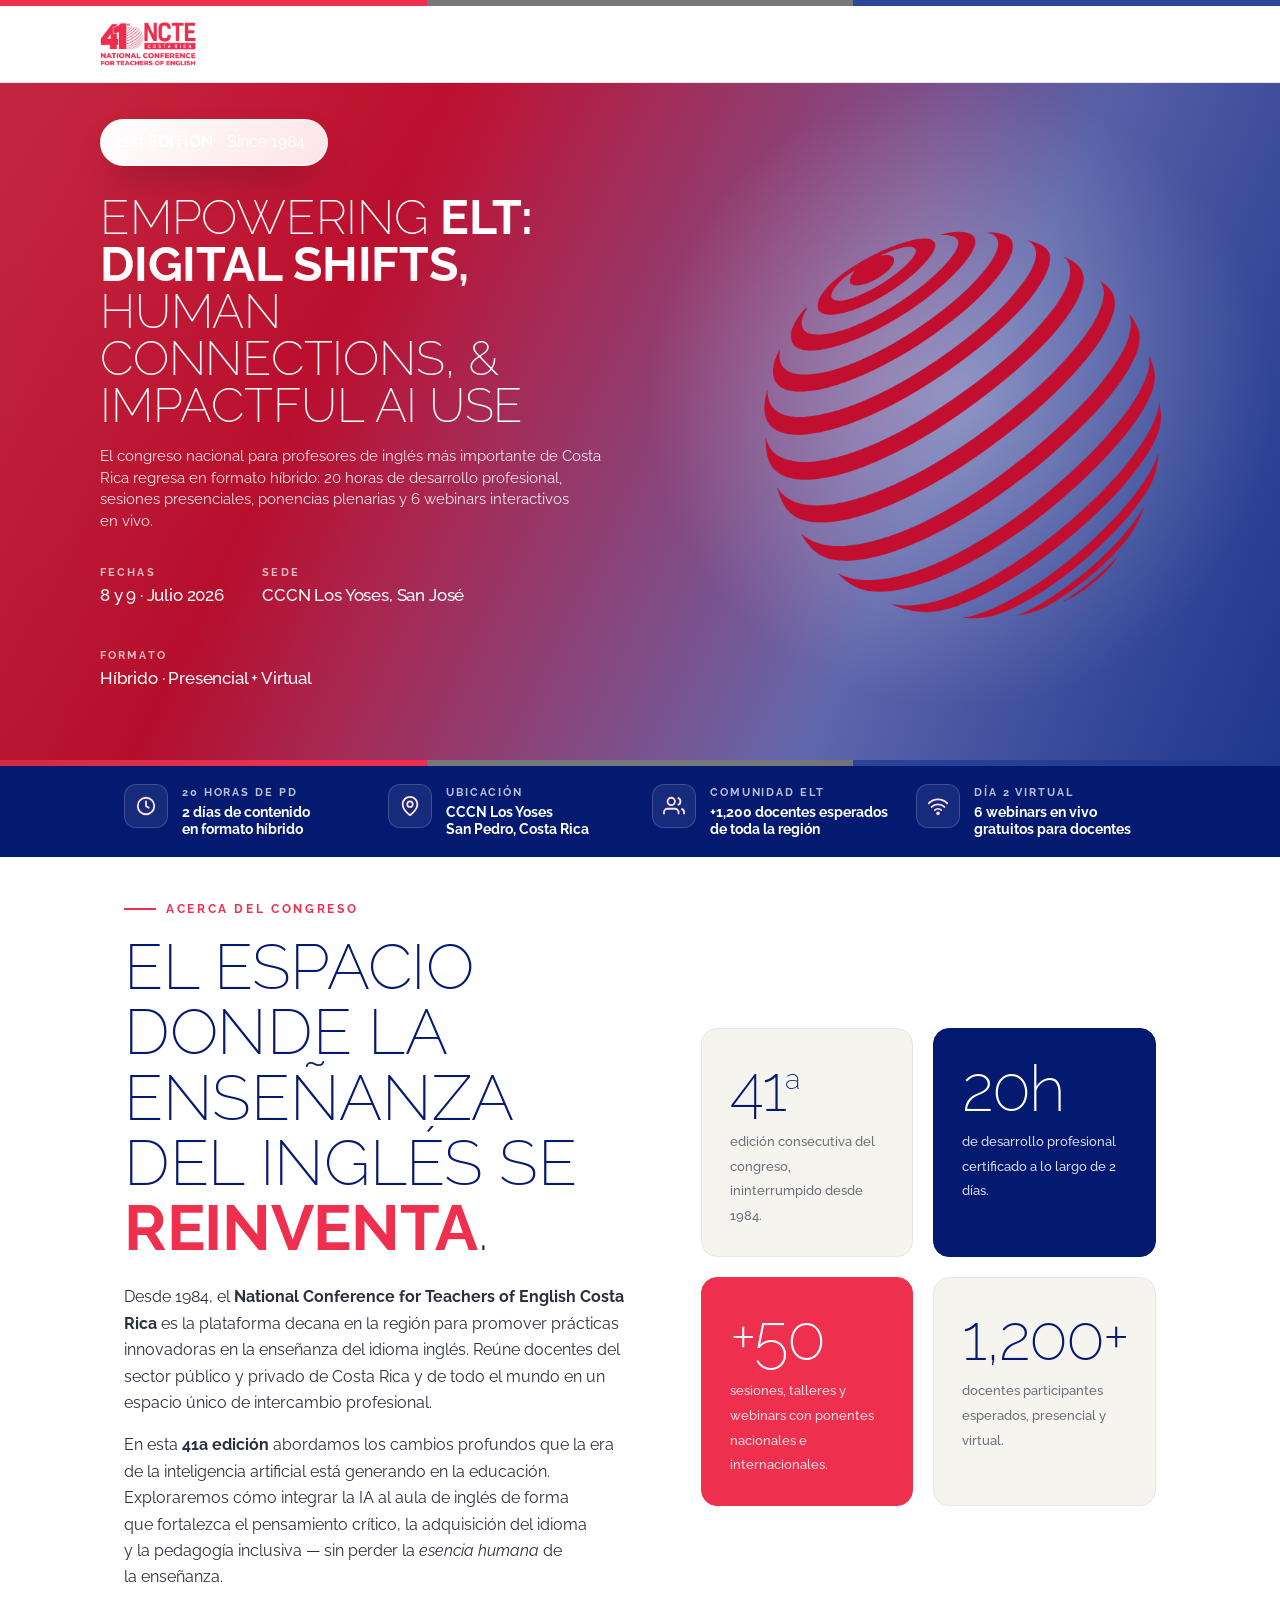
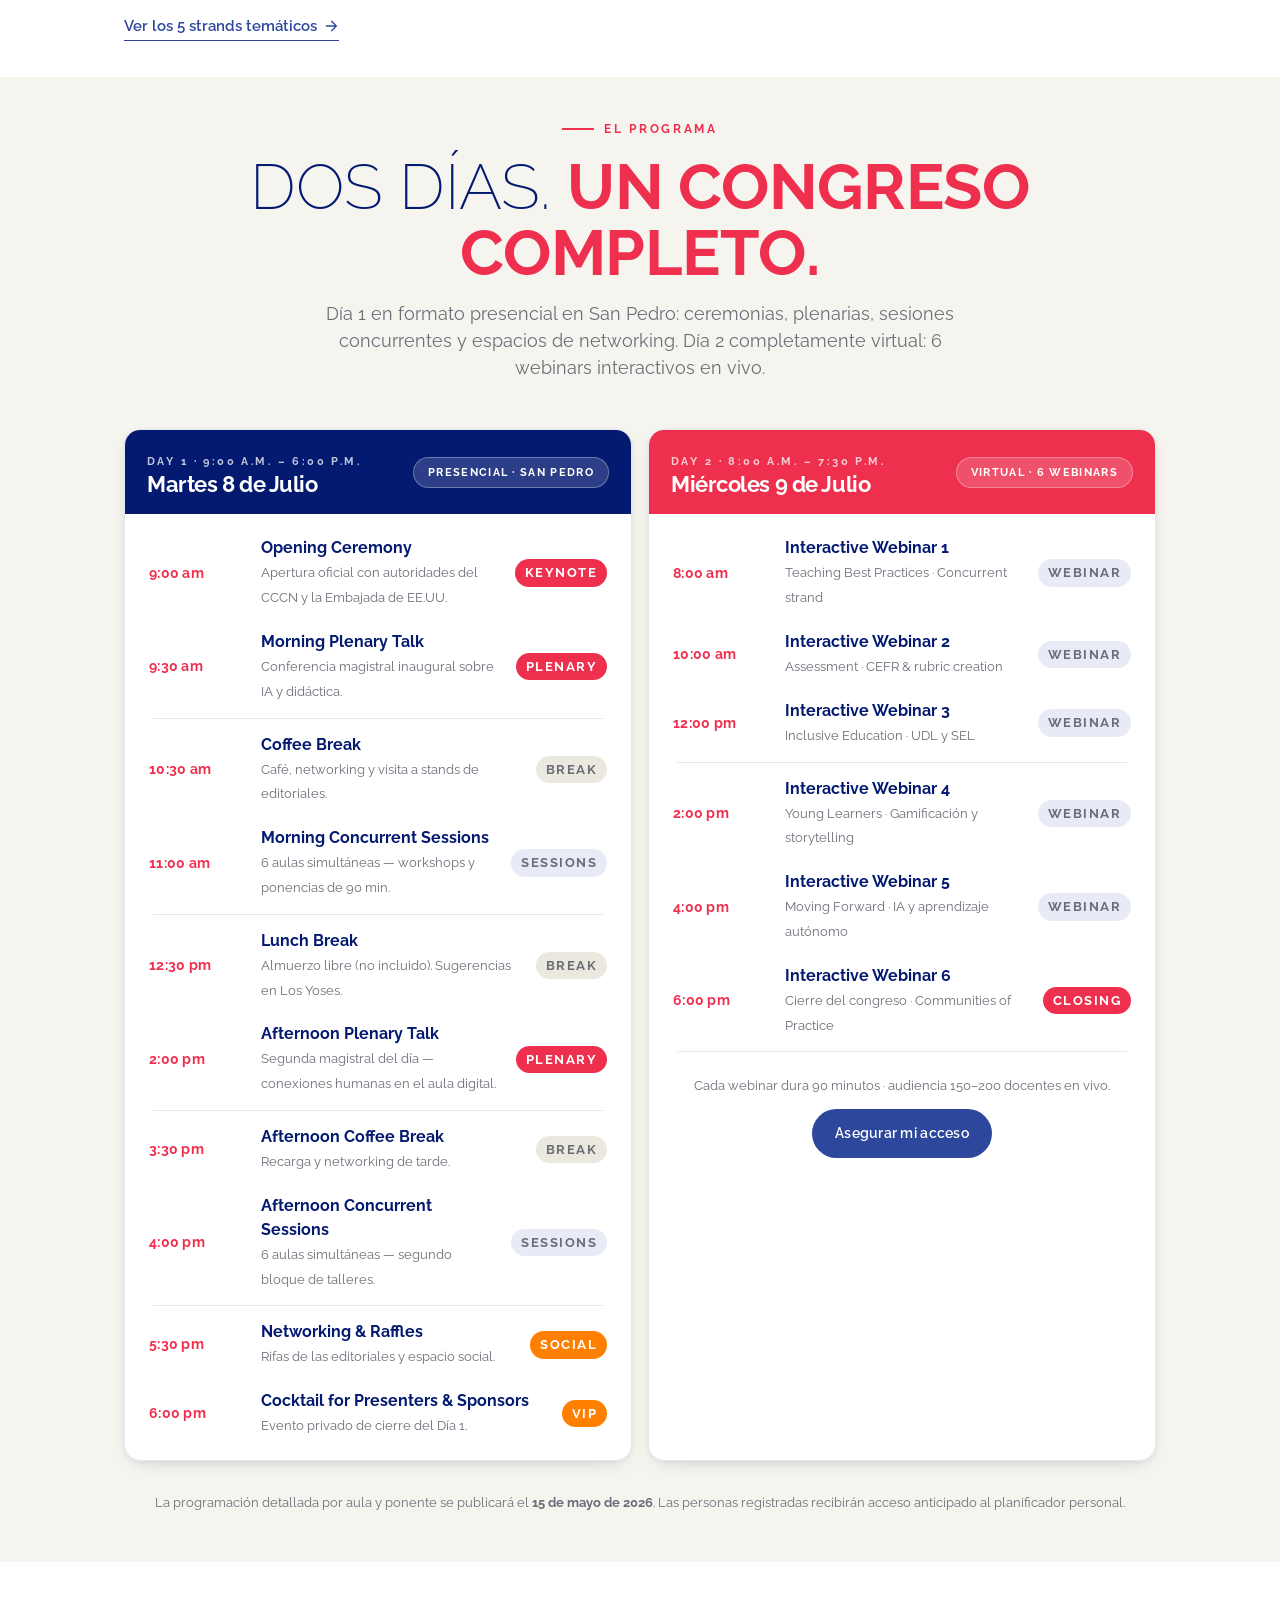
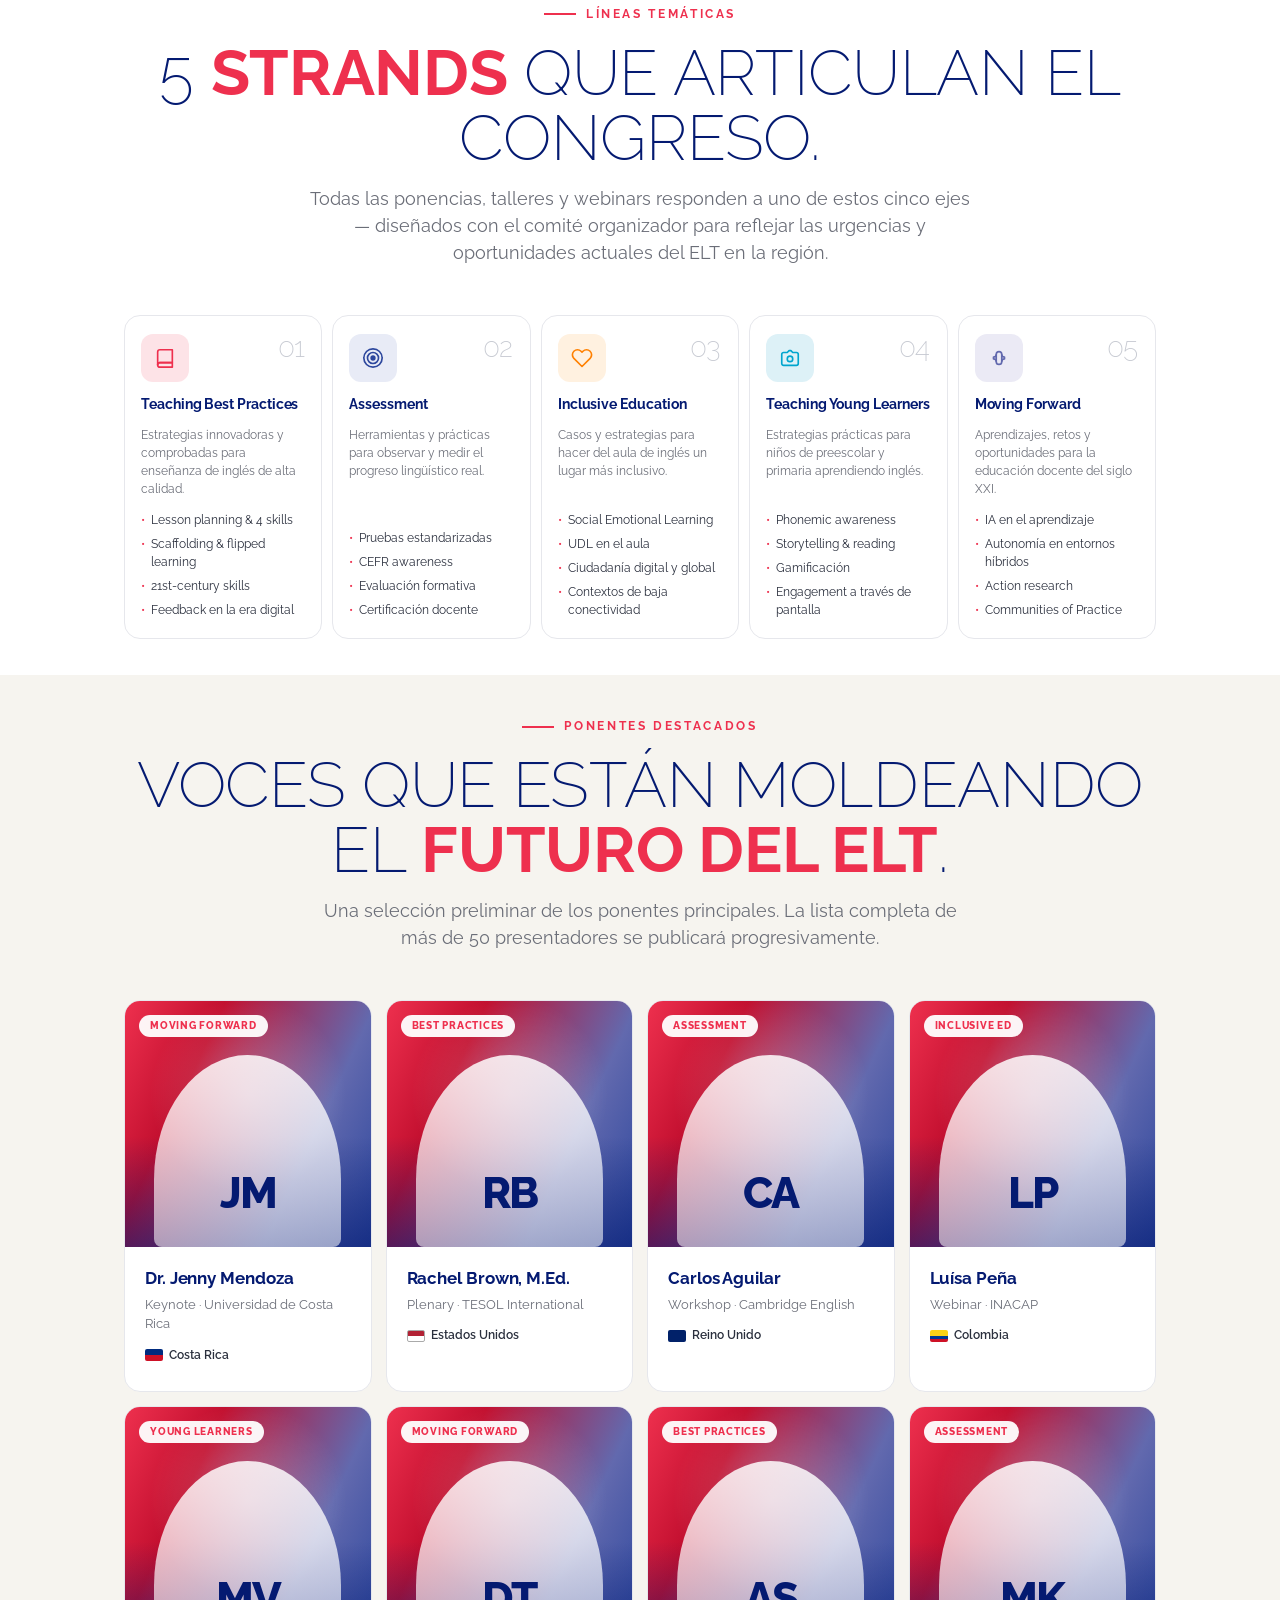
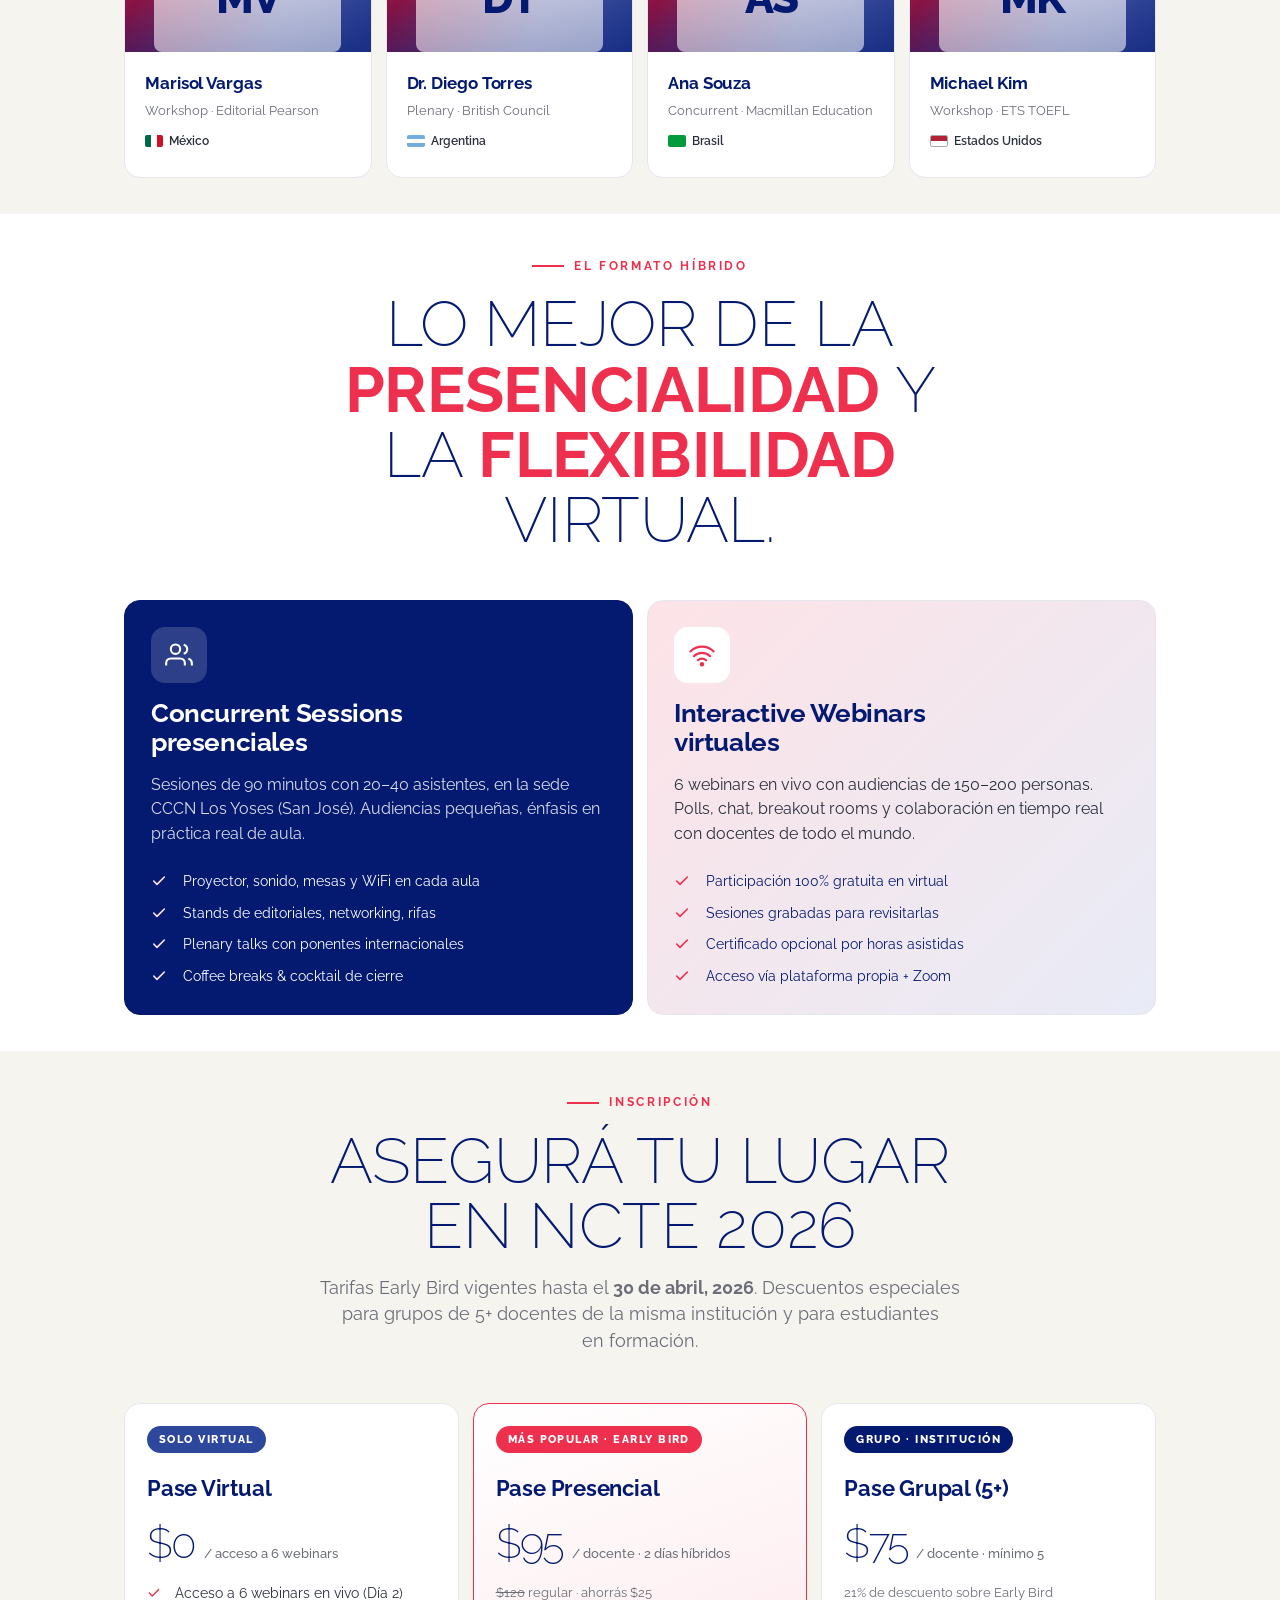
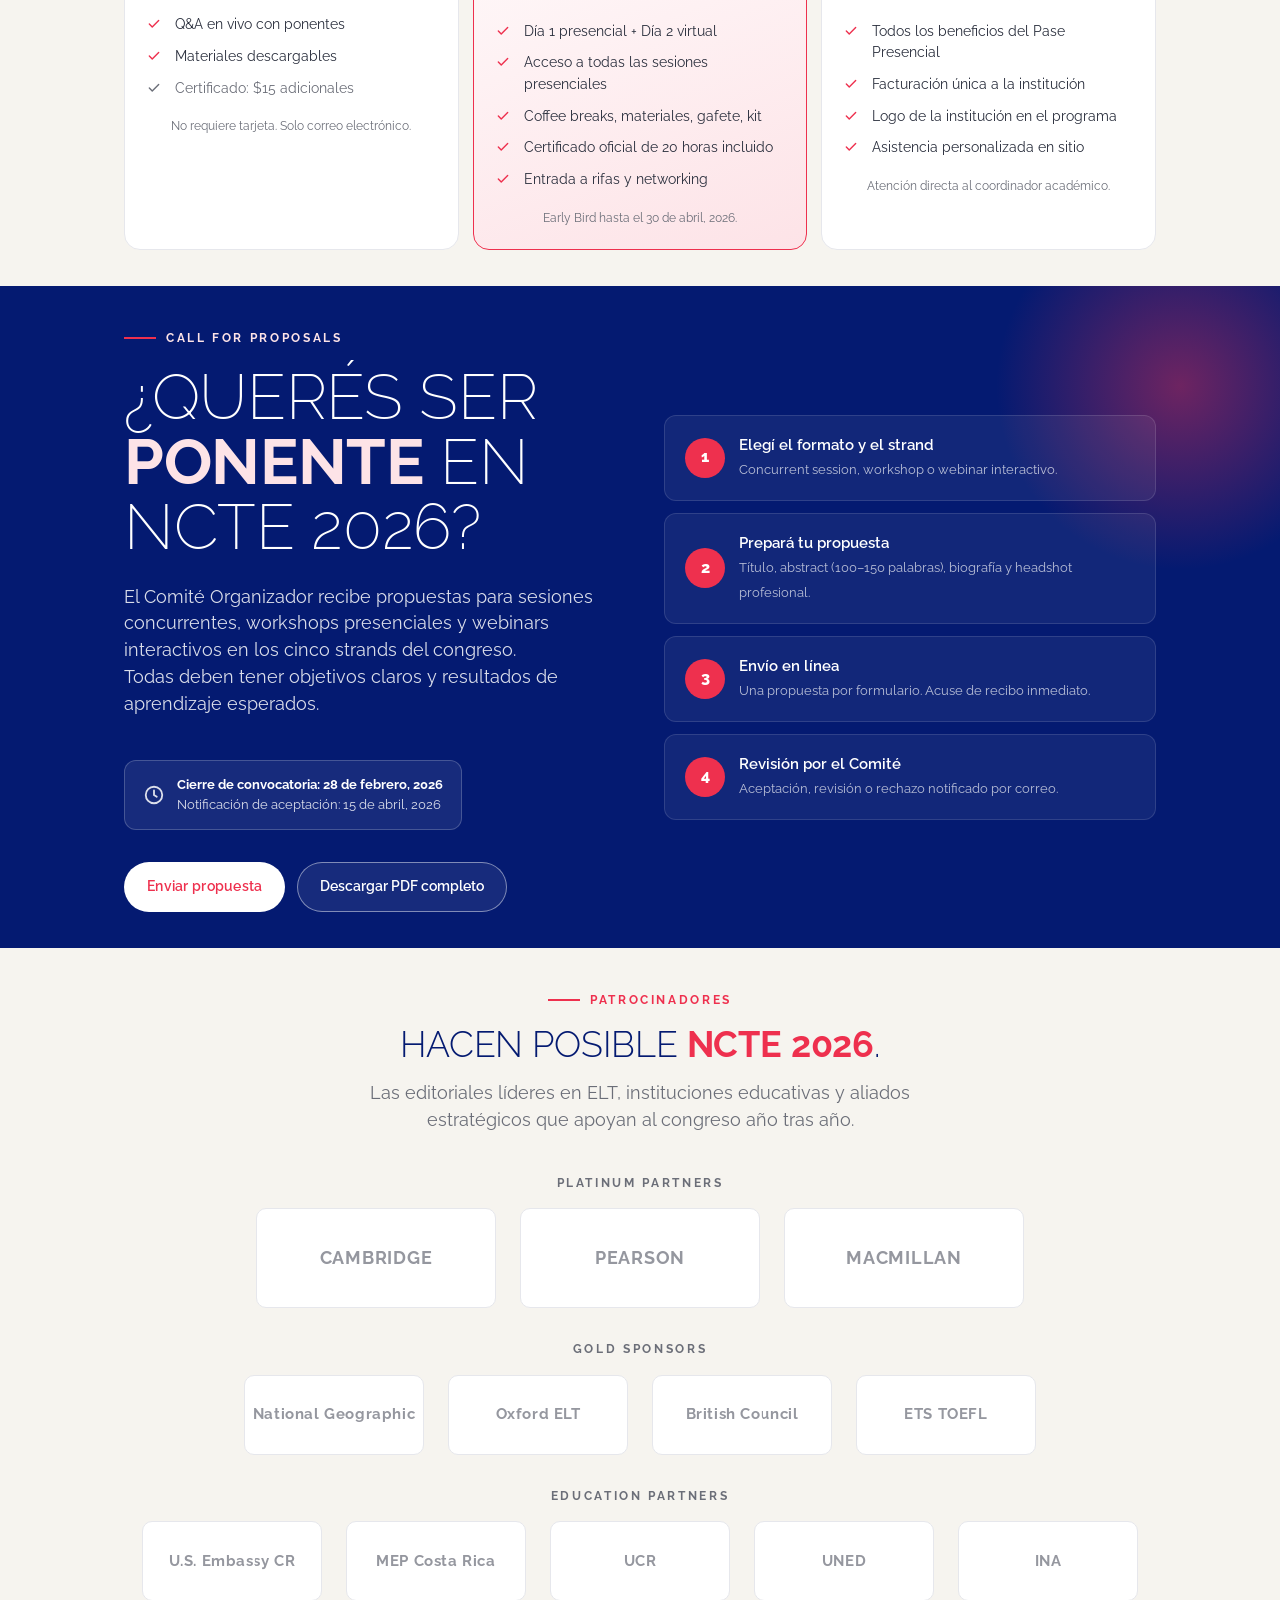
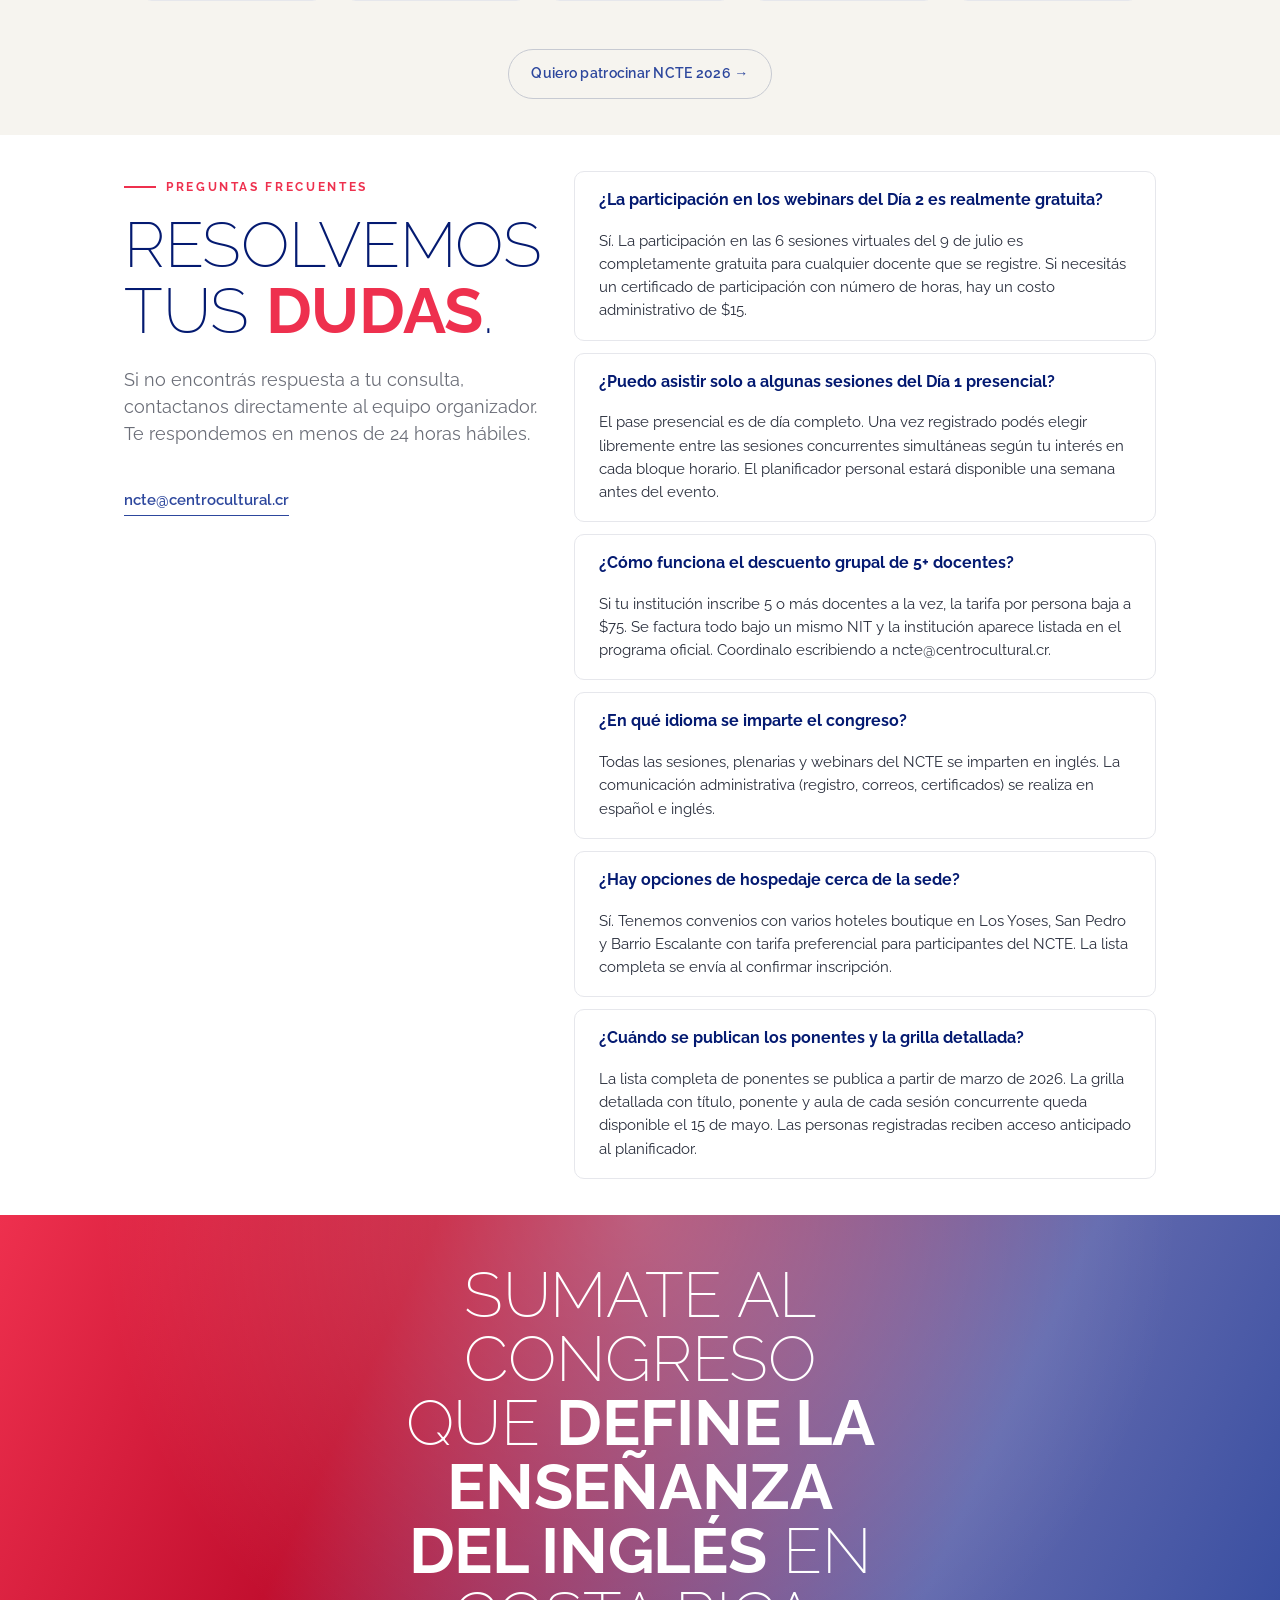
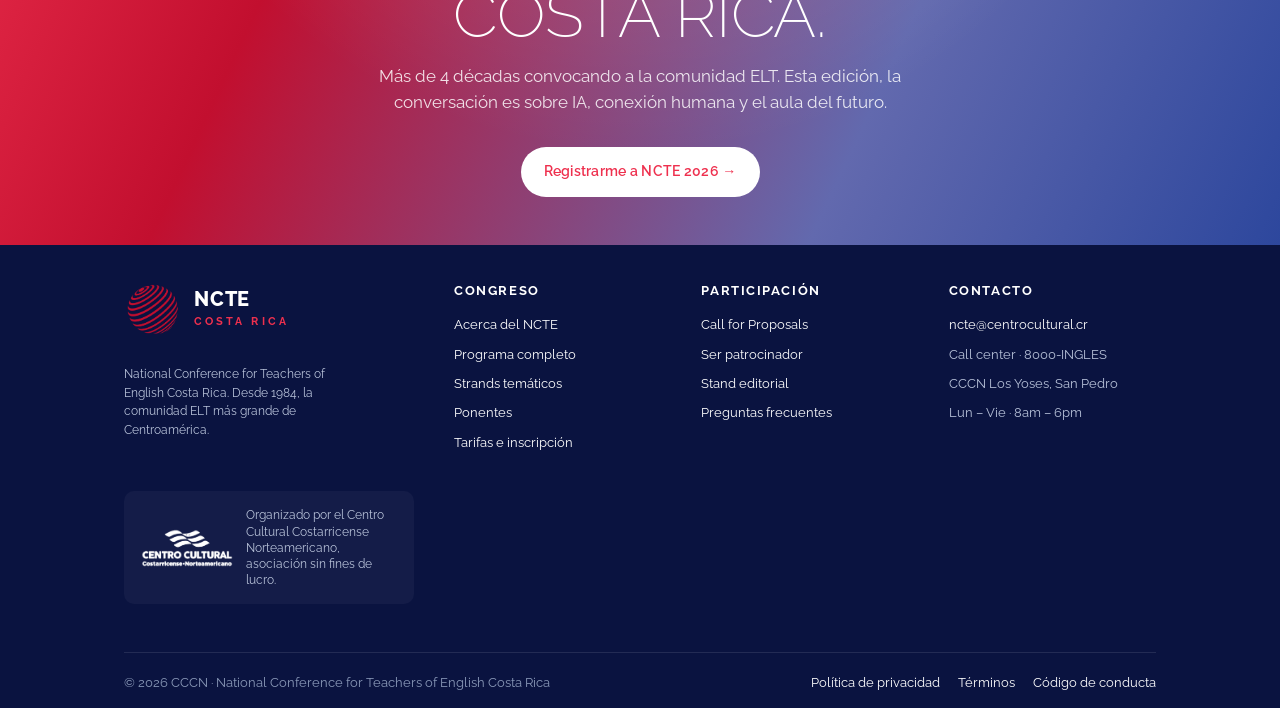
==== commit 189cc9fd: "feat(brand): swap to FAVICON + MAIN_LOGO + WHITE_MAIN_LOGO assets - Favicon and apple-touch-icon upd" ====
--- a/ncte-print.html
+++ b/ncte-print.html
@@ -5,7 +5,8 @@
 <meta name="viewport" content="width=device-width, initial-scale=1"/>
 <title>NCTE 2026 · National Conference for Teachers of English · CCCN</title>
 <meta name="description" content="41st edition of the National Conference for Teachers of English — Costa Rica. July 8 & 9, 2026. Empowering ELT: Digital Shifts, Human Connections, & Impactful AI Use."/>
-<link rel="icon" type="image/svg+xml" href="assets/logo-mark.svg"/>
+<link rel="icon" type="image/png" href="assets/FAVICON.png"/>
+<link rel="apple-touch-icon" href="assets/FAVICON.png"/>
 <link rel="preconnect" href="https://fonts.googleapis.com"/>
 <link rel="preconnect" href="https://fonts.gstatic.com" crossorigin/>
 <link href="https://fonts.googleapis.com/css2?family=Raleway:wght@200;300;400;500;600;700;800&family=Fraunces:ital,opsz,wght@0,9..144,500;0,9..144,600;0,9..144,700;1,9..144,400;1,9..144,500;1,9..144,600;1,9..144,700&display=swap" rel="stylesheet"/>
--- a/ncte.css
+++ b/ncte.css
@@ -22,8 +22,10 @@
   padding: 14px 0;
 }
 .ncte-header__logo { display: inline-flex; align-items: center; gap: 12px; }
-.ncte-header__logo .ribbon-globe { width: 44px; height: auto; }
-/* Global rule for the brand globe image — keeps native aspect ratio under sized parents */
+.ncte-header__brand-mark {
+  height: 44px; width: auto; display: block;
+}
+/* Legacy ribbon-globe styling (kept for modal/footer uses) */
 img.ribbon-globe { object-fit: contain; }
 .ncte-header__lockup {
   display: flex; flex-direction: column; line-height: 1; gap: 2px;
@@ -38,12 +40,25 @@
 }
 .ncte-header__nav { display: flex; gap: 4px; margin-left: auto; }
 .ncte-header__nav a {
+  position: relative;
   padding: 10px 12px; font-size: 13.5px; font-weight: 600;
   color: var(--ink-2); border-radius: 8px;
-  transition: color .15s ease, background .15s ease;
-}
-.ncte-header__nav a:hover { color: var(--cccn-red); background: var(--cccn-red-100); }
+  transition: color .2s ease, background .2s ease;
+}
+.ncte-header__nav a::after {
+  /* Sliding underline used as the active/hover indicator */
+  content: "";
+  position: absolute; left: 12px; right: 12px; bottom: 4px;
+  height: 2px; border-radius: 2px;
+  background: var(--cccn-red);
+  transform: scaleX(0);
+  transform-origin: center;
+  transition: transform .25s cubic-bezier(.4, 0, .2, 1);
+}
+.ncte-header__nav a:hover { color: var(--cccn-red); }
+.ncte-header__nav a:hover::after { transform: scaleX(.7); }
 .ncte-header__nav a.is-active { color: var(--cccn-red); }
+.ncte-header__nav a.is-active::after { transform: scaleX(1); }
 .ncte-header__cta { display: flex; gap: 8px; align-items: center; }
 .ncte-header__lang {
   background: none; border: 1px solid var(--line);
@@ -100,6 +115,13 @@
   margin-bottom: 4px;
 }
 @media (max-width: 880px) { .nhero__edition { margin-inline: auto; } }
+.nhero__edition-icon {
+  height: 60px; width: auto;
+  padding-right: 14px;
+  border-right: 1px solid rgba(194,15,47,.22);
+  flex-shrink: 0;
+  display: block;
+}
 .nhero__edition-num {
   font-family: var(--font-display, "Fraunces", Georgia, serif);
   font-weight: 700; font-style: italic;
@@ -727,6 +749,13 @@
   content: ""; position: absolute; inset: 0;
   background: radial-gradient(circle at 50% 0%, rgba(255,255,255,.25), transparent 60%);
 }
+.ncta__mark {
+  display: block; height: 64px; width: auto;
+  margin: 0 auto 22px;
+  position: relative; z-index: 2;
+  /* Soft drop shadow so the FAVICON pops on the red gradient background */
+  filter: drop-shadow(0 10px 24px rgba(0,0,0,.25));
+}
 .ncta h2 {
   font-family: var(--font-sans); font-weight: 200;
   font-size: clamp(36px, 5vw, 64px); line-height: 1; letter-spacing: -.025em;
@@ -751,6 +780,9 @@
 @media (max-width: 880px) { .nfooter__grid { grid-template-columns: 1fr 1fr; } }
 @media (max-width: 520px) { .nfooter__grid { grid-template-columns: 1fr; } }
 .nfooter__brand { display: flex; flex-direction: column; gap: 16px; }
+.nfooter__brand-mark {
+  display: block; width: 100%; max-width: 220px; height: auto;
+}
 .nfooter__brand .ribbon-globe { width: 56px; height: auto; }
 .nfooter__brand b {
   font-family: var(--font-sans); font-weight: 800; font-size: 20px; color: #fff;
@@ -1353,3 +1385,153 @@
   cursor: pointer;
 }
 .nsponsors__logo.is-clickable::after { top: 8px; right: 8px; width: 22px; height: 22px; font-size: 16px; }
+
+/* ==========================================================================
+   RESPONSIVE REFINEMENTS — phone-first audit, 2026-06
+   --------------------------------------------------------------------------
+   Existing rules collapse the major grids around 880px (tablet).
+   These rules tighten the layout for 600px (large phone landscape),
+   480px (phone portrait) and 360px (small phone / iPhone SE narrow).
+   ========================================================================== */
+
+/* ---- 768px: tablet portrait fine-tuning ---- */
+@media (max-width: 768px) {
+  /* Tighter section padding so the page doesn't feel so airy on tablets */
+  .section { padding: clamp(40px, 7vw, 72px) 0; }
+
+  /* Schedule rows: the "tag" column on the right gets pushed to its own row */
+  .nsched__row {
+    grid-template-columns: 80px 1fr;
+    gap: 12px 14px;
+    padding: 14px 16px;
+  }
+  .nsched__row .nsched__tag {
+    grid-column: 2;
+    justify-self: start;
+    margin-top: 4px;
+  }
+}
+
+/* ---- 600px: large phone landscape ---- */
+@media (max-width: 600px) {
+  /* HEADER — keep brand + hamburger only; Register button stays but compact */
+  .ncte-header__bar { gap: 12px; padding: 12px 0; }
+  .ncte-header__cta { gap: 6px; }
+  .ncte-header__cta .btn { padding: 10px 14px; font-size: 13px; }
+  .ncte-header__cta .btn svg { display: none; }     /* drop the arrow on phones */
+  .ncte-header__brand-mark { height: 36px; }
+
+  /* Logged-in chip stays compact */
+  .ncte-header__user { padding: 4px 12px 4px 4px; gap: 8px; }
+  .ncte-header__user .avatar { width: 28px; height: 28px; font-size: 11px; }
+  .ncte-header__user b { font-size: 12px; }
+  .ncte-header__user small { font-size: 10px; }
+
+  /* QUICK BAR — go to single column on phones (was stuck at 2 cols) */
+  .nquick { padding: 22px 0; }
+  .nquick__grid { grid-template-columns: 1fr !important; gap: 14px; }
+  .nquick__item { gap: 12px; }
+
+  /* HERO — chip stays static (already at 880); tighten paddings + meta wraps cleanly */
+  .nhero__grid { padding: clamp(40px, 9vw, 64px) 0 clamp(48px, 10vw, 80px); }
+  .nhero__title { font-size: clamp(36px, 9vw, 56px); }
+  .nhero__meta { gap: 18px 24px; }
+  .nhero__meta strong { font-size: 18px; }
+  .nhero__ctas { gap: 10px; }
+  .nhero__ctas .btn, .nhero .btn-ghost-light { width: 100%; justify-content: center; }
+  .nhero__art { min-height: 260px; }
+  .nhero__floater { padding: 18px 10px; }
+
+  /* ACTIVITY GRID — prevent overflow when viewport <340px */
+  .nact-grid { grid-template-columns: 1fr; gap: 14px; }
+  .nact__main { padding: 18px 18px 6px; gap: 10px; }
+  .nact__foot { padding: 14px 18px 18px; }
+  .nact-filters { gap: 8px; }
+  .nact-filters button { font-size: 12px; padding: 7px 12px; }
+
+  /* SCHEDULE — slim the time column further on phones */
+  .nsched__day { border-radius: 14px; }
+  .nsched__head { padding: 18px 18px; }
+  .nsched__head strong { font-size: 22px; }
+  .nsched__row { padding: 12px 14px; }
+  .nsched__row b { font-size: 14.5px; }
+  .nsched__row span { font-size: 12px; }
+
+  /* STRANDS — single column on phones (was already 1fr at 480) */
+  .nstrands__grid { gap: 12px; }
+
+  /* SPEAKERS — single column (was at 520, raise to 600 for breathing room) */
+  .nspk__grid { grid-template-columns: 1fr; }
+
+  /* MODAL — full-width feel on phones, less padding */
+  .nmodal { padding: 8px; align-items: flex-start; padding-top: 24px; }
+  .nmodal__card { width: 100%; max-height: 96vh; border-radius: 18px; }
+  .nmodal__head { padding: 22px 22px 0; }
+  .nmodal__head h3 { font-size: 19px; }
+  .nmodal__body { padding: 18px 22px 22px; gap: 14px; }
+  .nmodal__row { grid-template-columns: 1fr; }  /* reinforce — was at 560 */
+
+  /* CTA final & section H1s */
+  .ncta { padding: clamp(40px, 9vw, 72px) 0; }
+  .ncta h2 { font-size: clamp(30px, 8vw, 48px); }
+
+  /* FOOTER — keep 2 cols at 600 but slim spacing */
+  .nfooter { padding: 48px 0 20px; }
+  .nfooter__grid { gap: 28px; }
+  .nfooter__brand-mark { max-width: 180px; }
+  .nfooter__brand .ribbon-globe { width: 48px; }
+
+  /* HERO emblem: smaller icon on phones to keep the pill compact */
+  .nhero__edition-icon { height: 48px; padding-right: 12px; }
+
+  /* CTA final mark */
+  .ncta__mark { height: 52px; margin-bottom: 18px; }
+
+  /* AUTH form errors */
+  .nmodal__form .field input,
+  .nmodal__form .field select { font-size: 16px; }  /* iOS won't zoom on focus at >=16px */
+}
+
+/* ---- 480px: phone portrait ---- */
+@media (max-width: 480px) {
+  /* HEADER: hide the Register text on the tightest phones, leave a compact pill */
+  .ncte-header__cta .btn { padding: 9px 12px; font-size: 12.5px; }
+
+  /* HERO: edition chip can break to its content size; smaller emblem */
+  .nhero__edition { padding: 8px 16px 8px 10px; gap: 10px; }
+  .nhero__edition-icon { height: 42px; padding-right: 10px; }
+  .nhero__edition-stack strong { font-size: 13px; letter-spacing: .18em; }
+  .nhero__edition-stack small { font-size: 10px; }
+  .nhero__title { font-size: clamp(32px, 10vw, 44px); }
+  .nhero__meta strong { font-size: 16px; }
+
+  /* MODAL: tighter still */
+  .nmodal__head { padding: 18px 18px 0; }
+  .nmodal__body { padding: 14px 18px 20px; gap: 12px; }
+  .nmodal__head h3 { font-size: 18px; }
+  .nmodal__head small { font-size: 12.5px; }
+  .nmodal__tabs button { padding: 9px 10px; font-size: 12.5px; }
+
+  /* Footer collapses to 1 col already at 520; ensure links are tappable */
+  .nfooter__list { gap: 12px; }
+  .nfooter__bottom { flex-direction: column; align-items: flex-start; gap: 10px; }
+}
+
+/* ---- 360px: very small (iPhone SE 1st gen, narrow Android) ---- */
+@media (max-width: 360px) {
+  .container { padding: 0 14px; }
+  .nhero__title { font-size: 30px; }
+  .nhero__meta { gap: 14px 18px; }
+  .nhero__edition-stack strong { font-size: 12px; }
+  .nact-filters button { font-size: 11.5px; padding: 6px 10px; }
+}
+
+/* ---- Always-on touch / hover refinements ---- */
+@media (hover: none) {
+  /* Hover transforms feel laggy on touch; disable lift-on-hover */
+  .btn:hover, .nact:hover { transform: none; }
+}
+@media (prefers-reduced-motion: reduce) {
+  .nhero__regchip, .nhero__orbital, .nhero__globe { animation: none !important; }
+  * { transition-duration: 0.01ms !important; }
+}
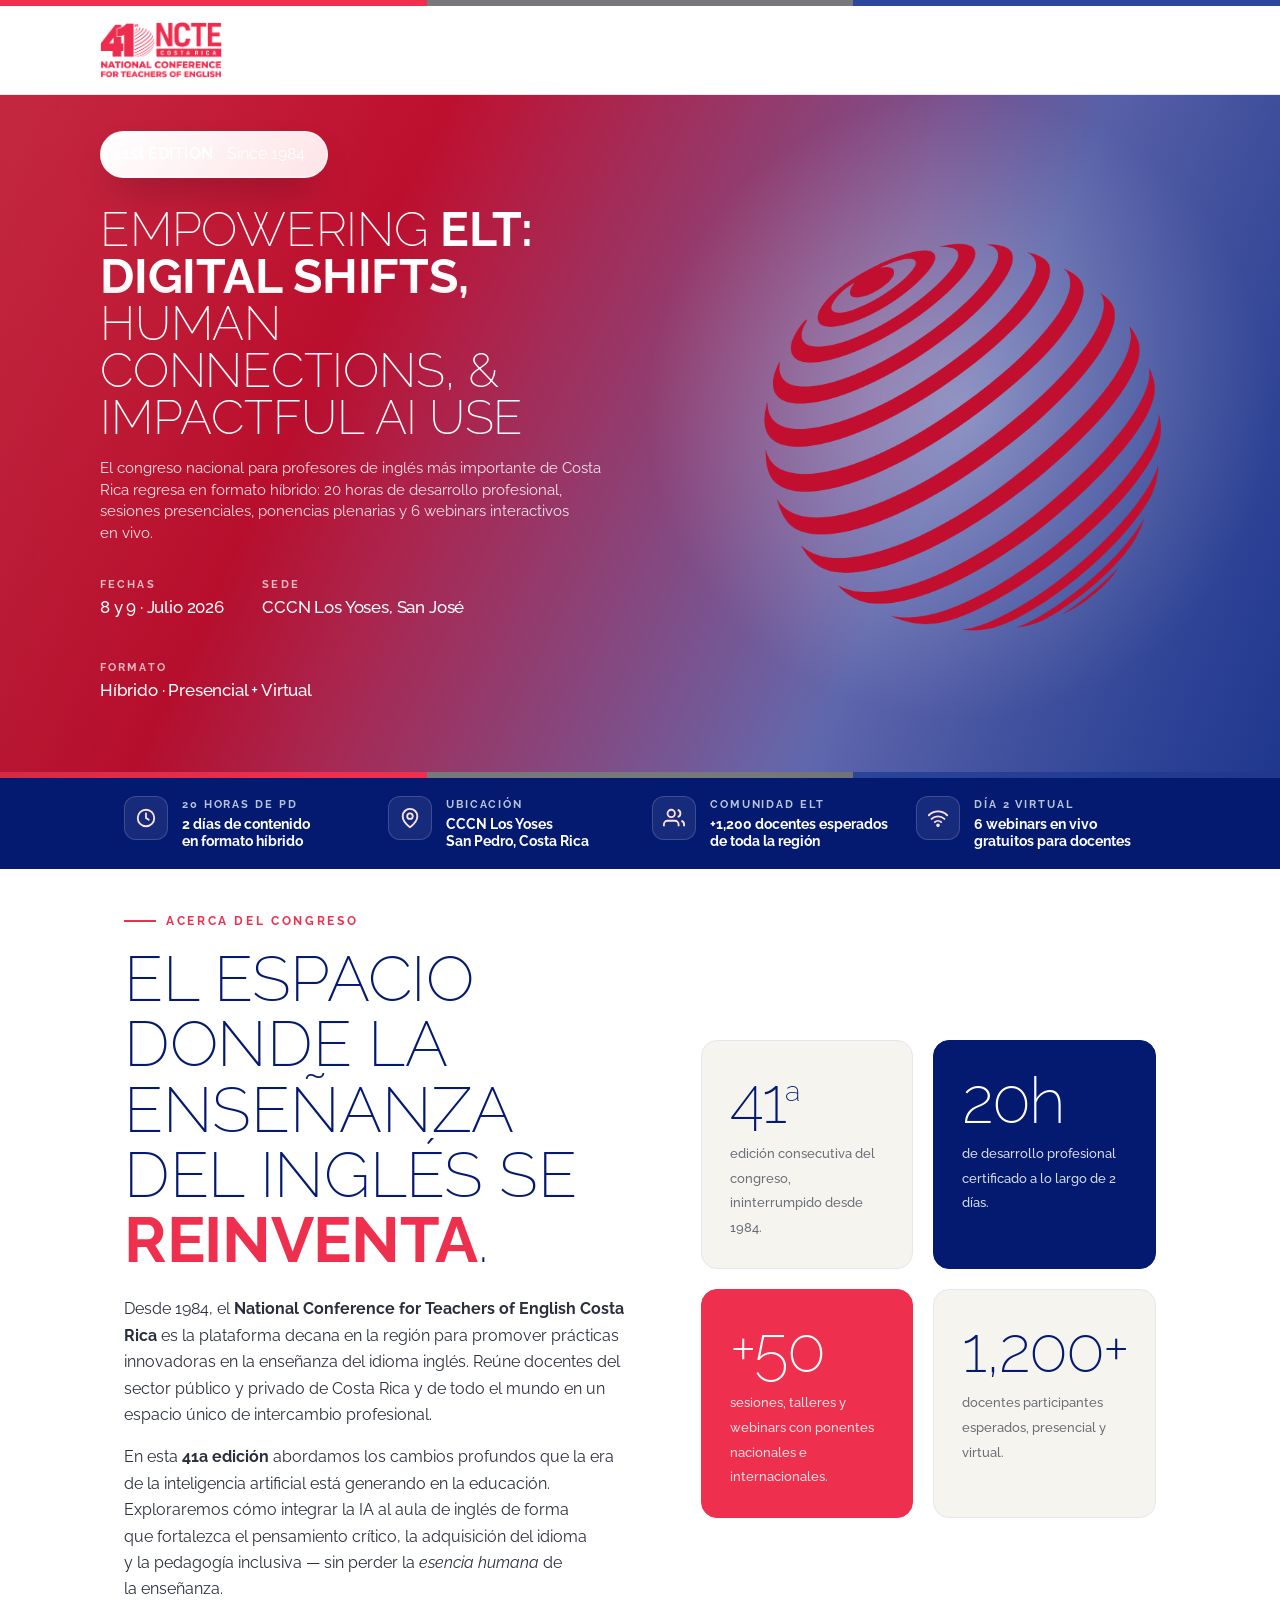
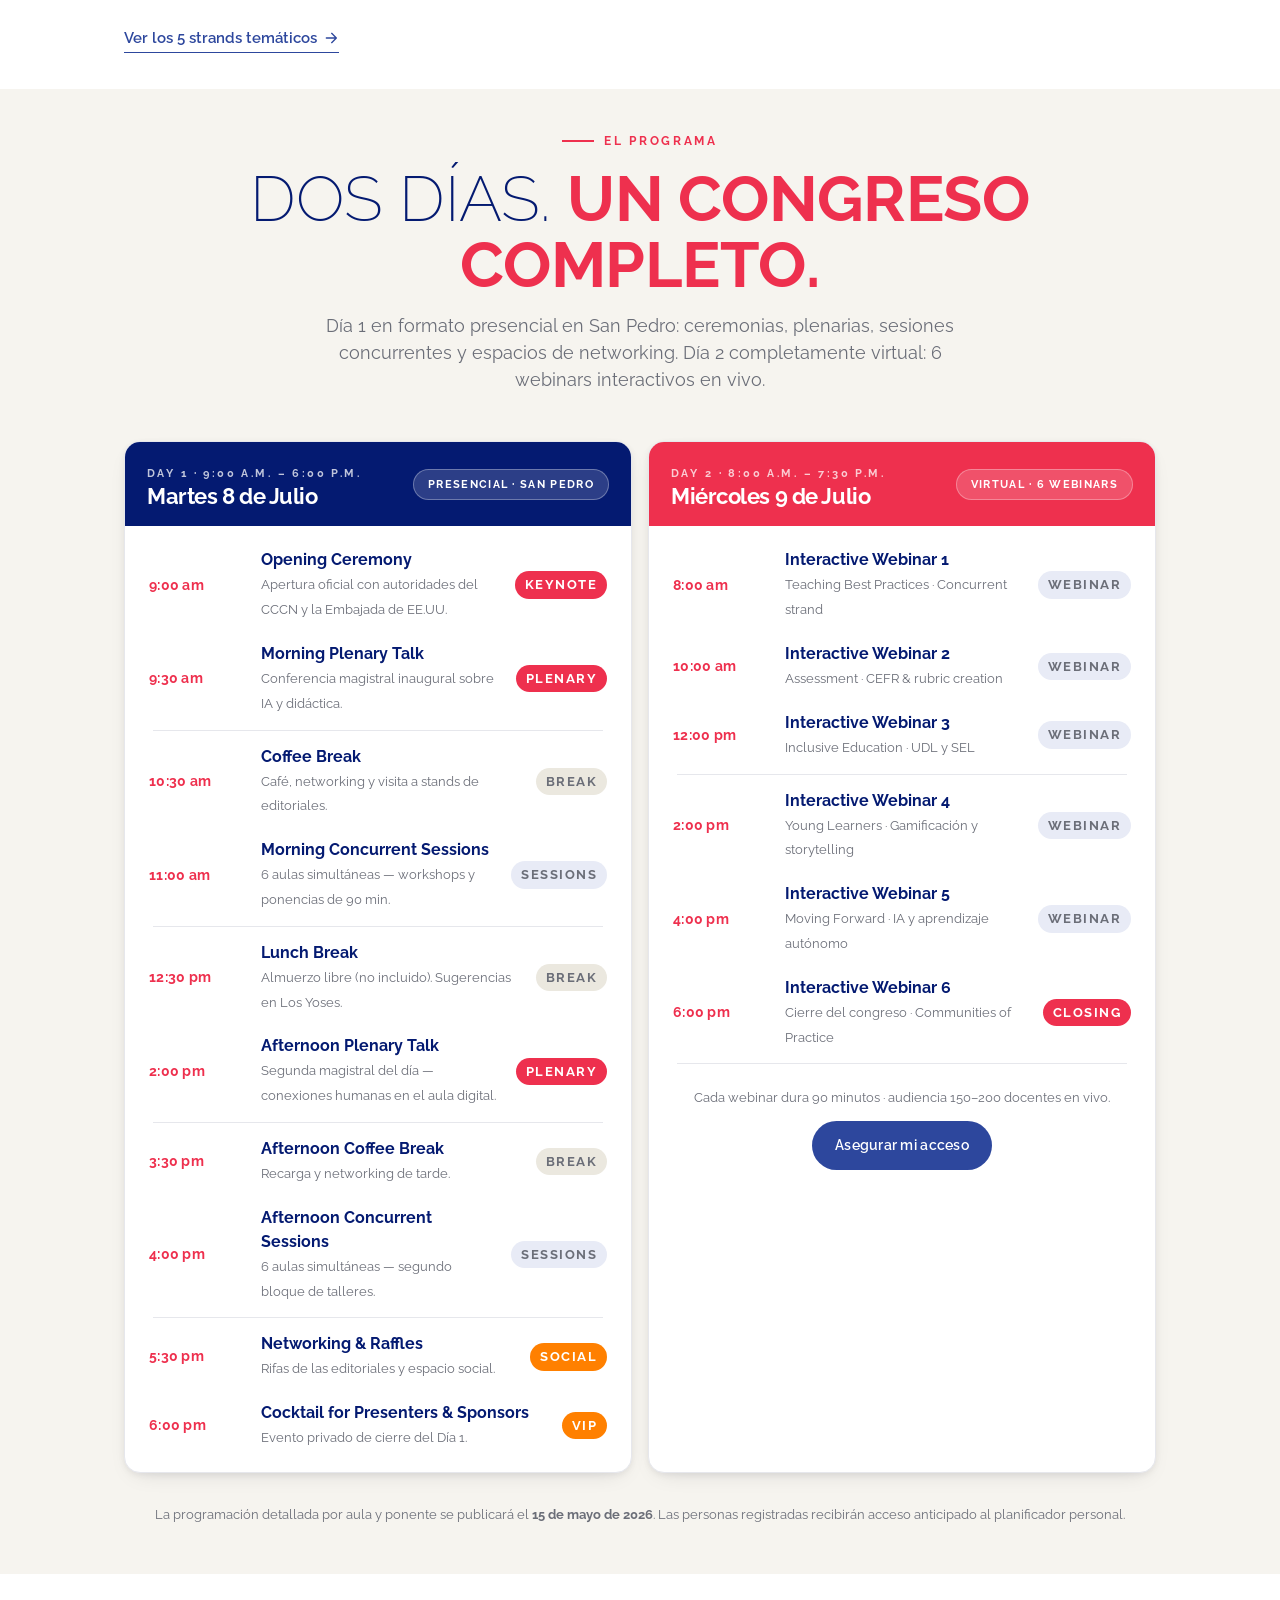
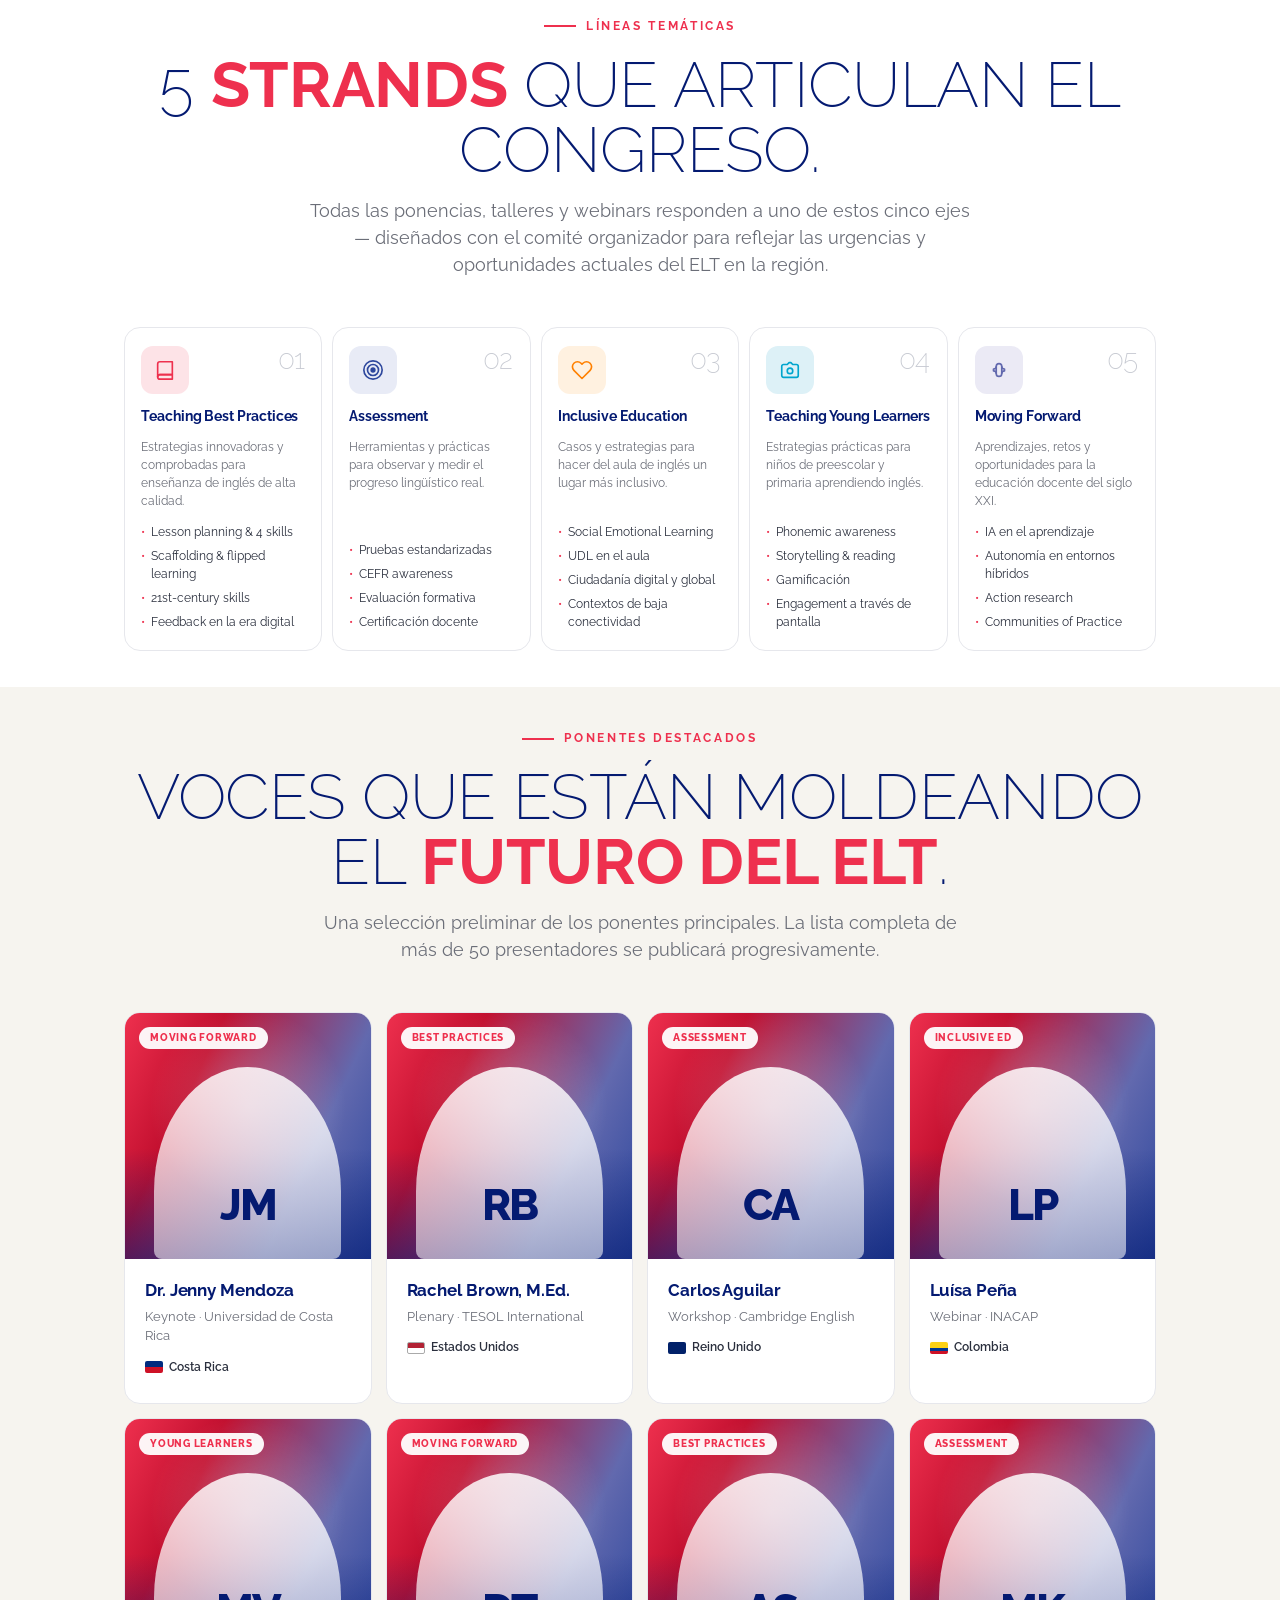
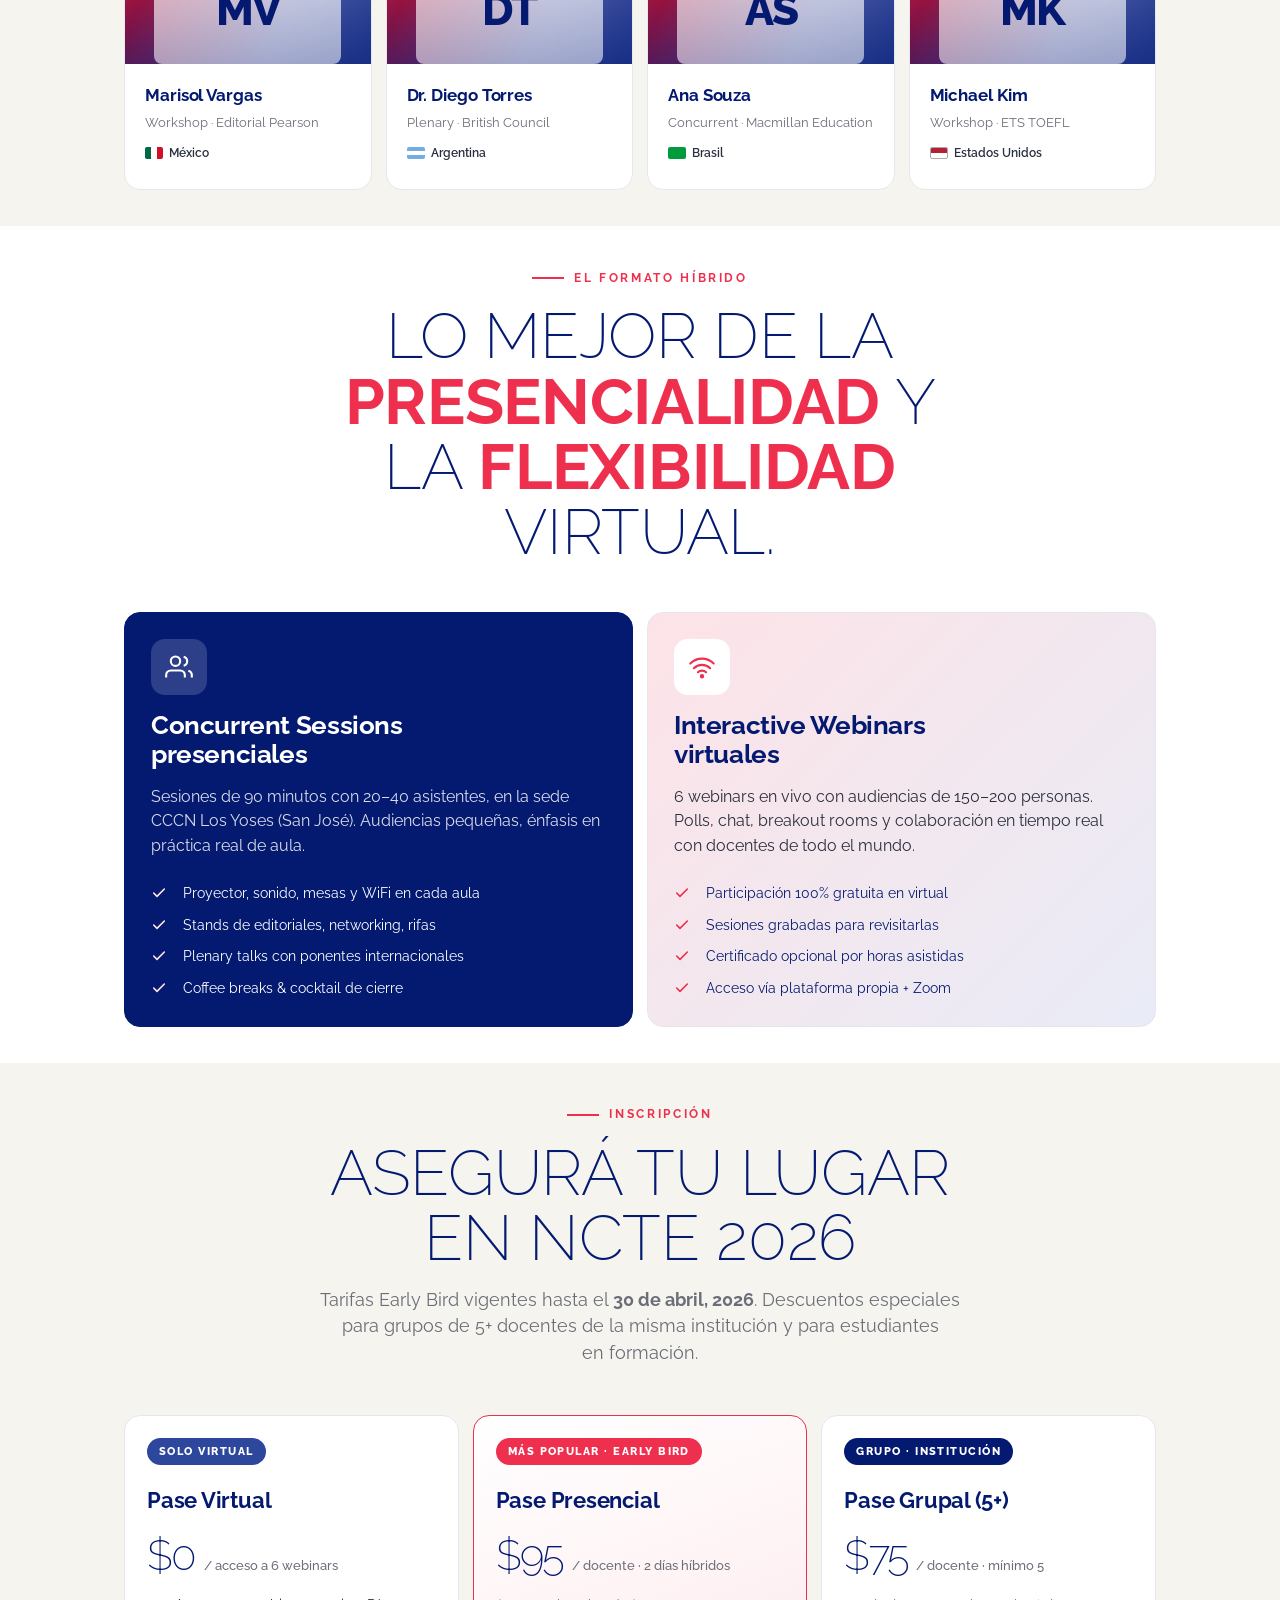
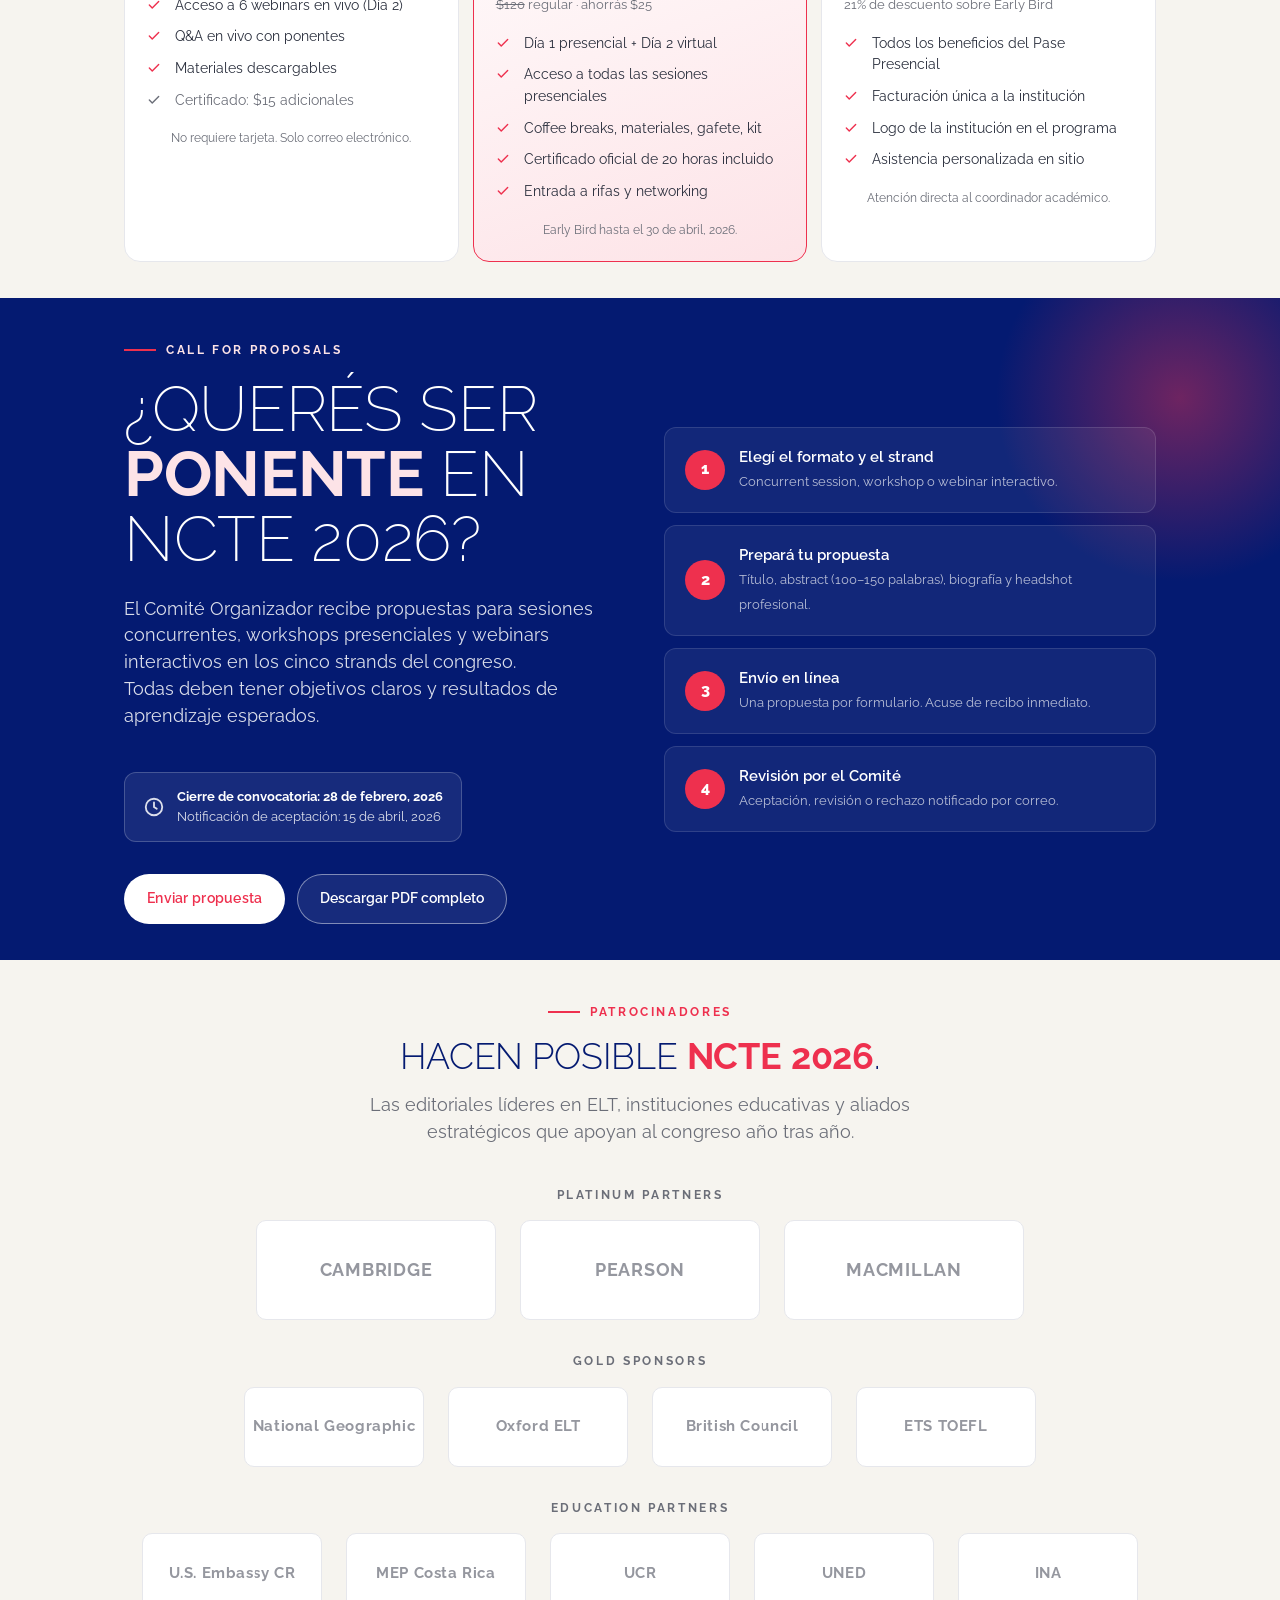
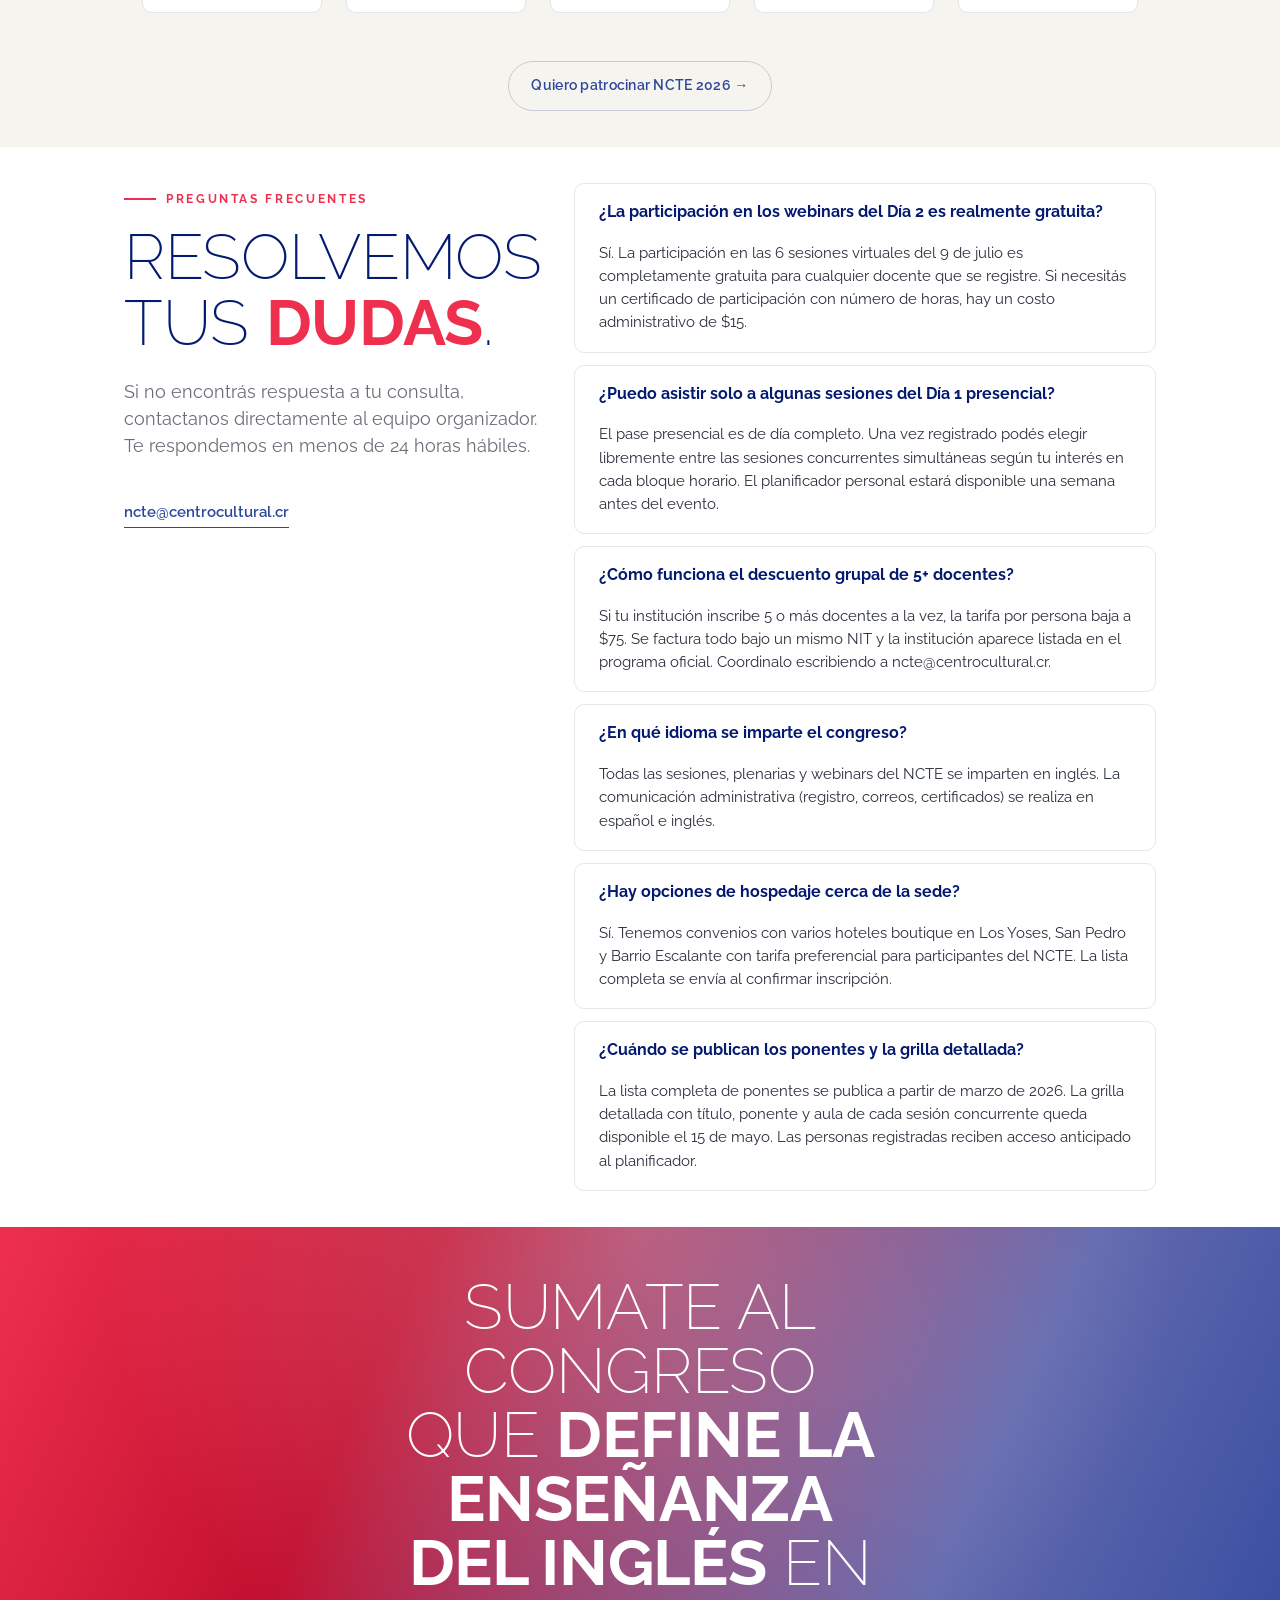
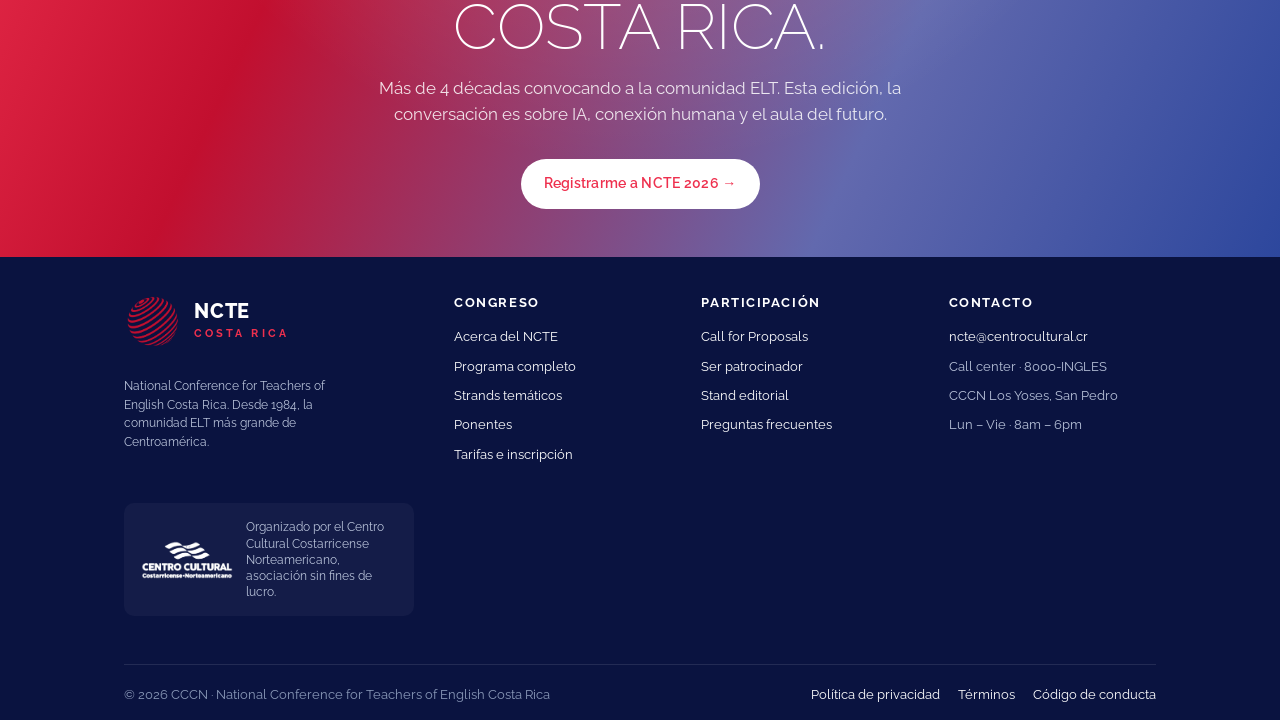
==== commit 681fa39e: "fix: edition stack leading, mobile header pinning, square favicon Three reported issues:  1. Browser" ====
--- a/ncte-print.html
+++ b/ncte-print.html
@@ -5,7 +5,8 @@
 <meta name="viewport" content="width=device-width, initial-scale=1"/>
 <title>NCTE 2026 · National Conference for Teachers of English · CCCN</title>
 <meta name="description" content="41st edition of the National Conference for Teachers of English — Costa Rica. July 8 & 9, 2026. Empowering ELT: Digital Shifts, Human Connections, & Impactful AI Use."/>
-<link rel="icon" type="image/png" href="assets/FAVICON.png"/>
+<link rel="icon" type="image/svg+xml" href="assets/favicon.svg"/>
+<link rel="alternate icon" type="image/png" href="assets/FAVICON.png"/>
 <link rel="apple-touch-icon" href="assets/FAVICON.png"/>
 <link rel="preconnect" href="https://fonts.googleapis.com"/>
 <link rel="preconnect" href="https://fonts.gstatic.com" crossorigin/>
--- a/styles.css
+++ b/styles.css
@@ -12,14 +12,22 @@
      Secondary (institucional): Burgundy #5b0038 · Navy #041a71 · Periwinkle #6269ae
      Secondary (educacion):     Orange #ff8000 · Cyan #00a5ce · Vermillion #e7401b
      ============================================================ */
-  --cccn-blue-900: #041a71;        /* deep institutional navy (Pantone 2748 C) */
-  --cccn-blue-700: #2d479d;        /* PRIMARY blue (Pantone 2736 C) */
-  --cccn-blue-500: #6269ae;        /* periwinkle (Pantone 2125 C) */
-  --cccn-blue-100: #E8EBF6;        /* derived blue tint */
-  --cccn-red: #ee304e;             /* PRIMARY red (Pantone Red 032 C) */
-  --cccn-red-700: #c20f2f;         /* dark red (Pantone 200 C) */
-  --cccn-red-100: #FDE3E7;         /* derived red tint */
-  --cccn-gray: #77787b;            /* PRIMARY gray (Pantone 424 C) */
+  --cccn-blue-900: #041a71;
+  /* deep institutional navy (Pantone 2748 C) */
+  --cccn-blue-700: #2d479d;
+  /* PRIMARY blue (Pantone 2736 C) */
+  --cccn-blue-500: #6269ae;
+  /* periwinkle (Pantone 2125 C) */
+  --cccn-blue-100: #E8EBF6;
+  /* derived blue tint */
+  --cccn-red: #ee304e;
+  /* PRIMARY red (Pantone Red 032 C) */
+  --cccn-red-700: #c20f2f;
+  /* dark red (Pantone 200 C) */
+  --cccn-red-100: #FDE3E7;
+  /* derived red tint */
+  --cccn-gray: #77787b;
+  /* PRIMARY gray (Pantone 424 C) */
 
   /* Secondary palette (sparing accents) */
   --acc-orange: #ff8000;
@@ -37,9 +45,11 @@
   --line-strong: #C7CAD2;
 
   --bg: #FFFFFF;
-  --cream: #F6F4EF;                /* clean off-white background */
+  --cream: #F6F4EF;
+  /* clean off-white background */
   --cream-2: #EBE8DF;
-  --tint: #F2F4F9;                 /* cool neutral */
+  --tint: #F2F4F9;
+  /* cool neutral */
 
   /* Typography — Brand Book mandates Raleway (primary) + Fraunces (positioning phrases) */
   --font-display: "Fraunces", "Times New Roman", Georgia, serif;
@@ -54,29 +64,83 @@
   --r-xl: 24px;
 
   /* Shadows */
-  --shadow-sm: 0 1px 2px rgba(11,19,32,.06), 0 1px 1px rgba(11,19,32,.04);
-  --shadow-md: 0 8px 24px -12px rgba(11,19,32,.18), 0 2px 6px rgba(11,19,32,.06);
-  --shadow-lg: 0 24px 60px -24px rgba(11,19,32,.30), 0 6px 18px rgba(11,19,32,.08);
+  --shadow-sm: 0 1px 2px rgba(11, 19, 32, .06), 0 1px 1px rgba(11, 19, 32, .04);
+  --shadow-md: 0 8px 24px -12px rgba(11, 19, 32, .18), 0 2px 6px rgba(11, 19, 32, .06);
+  --shadow-lg: 0 24px 60px -24px rgba(11, 19, 32, .30), 0 6px 18px rgba(11, 19, 32, .08);
 
   /* Layout */
   --max-w: 1240px;
   --gutter: clamp(16px, 3vw, 32px);
+
+  /* ============================================================
+     BRAND MARK SIZES — single source of truth for every logo on the
+     page. If a mark looks too big or too small, edit ONLY here.
+     The mobile values come into play at <600px viewport.
+     The MAIN/WHITE_MAIN_LOGO is a 2.17:1 horizontal lockup, FAVICON
+     is 1.62:1; widths are computed automatically by browsers.
+     ============================================================ */
+  --brand-header-h: 56px;
+  /* MAIN_LOGO in the top-left header  */
+  --brand-header-h-sm: 22px;
+  --brand-hero-h: 32px;
+  /* FAVICON next to "NATIONAL CONFERENCE" */
+  --brand-hero-h-sm: 24px;
+  --brand-cta-h: 78px;
+  /* WHITE_MAIN_LOGO above the final CTA h2 */
+  --brand-cta-h-sm: 30px;
+  --brand-footer-w: 132px;
+  /* WHITE_MAIN_LOGO in the footer (width-driven) */
+  --brand-footer-w-sm: 110px;
 }
 
 /* Override the browser's default italic on <em> globally — italic Fraunces is
    reserved for .real-tag em (which sets its own font-style). All other em
    accents use the brand-book weight-contrast pattern: Raleway 700 in brand red. */
-h1 em, h2 em, h3 em, h4 em, h5 em, h6 em,
-.hero__title em, .phero__title em, .nhero__title em,
-.form-side h1 em, .step-title em, .success h2 em,
-.qstart h1 em, .qcard__question em, .qresult__big em, .qresult__label,
-.stat__num em, .feat__eyebrow em, .h-display em, .h-1 em, .h-2 em, .h-3 em {
+h1 em,
+h2 em,
+h3 em,
+h4 em,
+h5 em,
+h6 em,
+.hero__title em,
+.phero__title em,
+.nhero__title em,
+.form-side h1 em,
+.step-title em,
+.success h2 em,
+.qstart h1 em,
+.qcard__question em,
+.qresult__big em,
+.qresult__label,
+.stat__num em,
+.feat__eyebrow em,
+.h-display em,
+.h-1 em,
+.h-2 em,
+.h-3 em {
   font-style: normal;
 }
 
-* { box-sizing: border-box; }
-html, body { margin: 0; padding: 0; }
-html { scroll-behavior: smooth; -webkit-text-size-adjust: 100%; }
+* {
+  box-sizing: border-box;
+}
+
+html,
+body {
+  margin: 0;
+  padding: 0;
+  /* Prevent any element from causing horizontal scroll on phones.
+     `clip` (vs `hidden`) is paint-only so it does NOT break the sticky
+     header. Supported in all evergreen browsers from late 2022. */
+  overflow-x: clip;
+  max-width: 100%;
+}
+
+html {
+  scroll-behavior: smooth;
+  -webkit-text-size-adjust: 100%;
+}
+
 body {
   font-family: var(--font-sans);
   color: var(--ink);
@@ -86,11 +150,27 @@
   font-weight: 400;
   -webkit-font-smoothing: antialiased;
   text-rendering: optimizeLegibility;
-}
-
-img, svg, video { max-width: 100%; display: block; }
-a { color: inherit; text-decoration: none; }
-button { font: inherit; cursor: pointer; }
+  /* Make sure the body itself never grows wider than the viewport */
+  width: 100%;
+}
+
+img,
+svg,
+video {
+  max-width: 100%;
+  display: block;
+  height: auto;
+}
+
+a {
+  color: inherit;
+  text-decoration: none;
+}
+
+button {
+  font: inherit;
+  cursor: pointer;
+}
 
 /* Type scale ------------------------------------------------ */
 .h-eyebrow {
@@ -101,6 +181,7 @@
   text-transform: uppercase;
   color: var(--cccn-red);
 }
+
 /* Headlines: Raleway weight-contrast (Light→Bold). Per brand book, Fraunces is ONLY used in positioning phrases ("REAL English" treatment). */
 .h-display {
   font-family: var(--font-sans);
@@ -111,8 +192,18 @@
   color: var(--cccn-blue-900);
   margin: 0;
 }
-.h-display strong, .h-display b { font-weight: 700; color: var(--cccn-blue-900); }
-.h-display em { font-style: normal; font-weight: 700; color: var(--cccn-red); }
+
+.h-display strong,
+.h-display b {
+  font-weight: 700;
+  color: var(--cccn-blue-900);
+}
+
+.h-display em {
+  font-style: normal;
+  font-weight: 700;
+  color: var(--cccn-red);
+}
 
 .h-1 {
   font-family: var(--font-sans);
@@ -123,8 +214,17 @@
   color: var(--cccn-blue-900);
   margin: 0;
 }
-.h-1 strong, .h-1 b { font-weight: 700; }
-.h-1 em { font-style: normal; font-weight: 700; color: var(--cccn-red); }
+
+.h-1 strong,
+.h-1 b {
+  font-weight: 700;
+}
+
+.h-1 em {
+  font-style: normal;
+  font-weight: 700;
+  color: var(--cccn-red);
+}
 
 .h-2 {
   font-family: var(--font-sans);
@@ -135,8 +235,18 @@
   color: var(--cccn-blue-900);
   margin: 0;
 }
-.h-2 strong, .h-2 b { font-weight: 700; }
-.h-2 em { font-style: normal; font-weight: 700; color: var(--cccn-red); }
+
+.h-2 strong,
+.h-2 b {
+  font-weight: 700;
+}
+
+.h-2 em {
+  font-style: normal;
+  font-weight: 700;
+  color: var(--cccn-red);
+}
+
 .h-3 {
   font-family: var(--font-sans);
   font-weight: 600;
@@ -146,6 +256,7 @@
   color: var(--ink);
   margin: 0;
 }
+
 .h-4 {
   font-family: var(--font-sans);
   font-weight: 600;
@@ -164,13 +275,31 @@
   text-wrap: pretty;
 }
 
-.body { color: var(--ink-2); font-size: 16px; line-height: 1.65; text-wrap: pretty; }
-.small { font-size: 13px; color: var(--muted); }
-.cap   { font-size: 11px; letter-spacing: .18em; text-transform: uppercase; font-weight: 600; color: var(--muted); }
+.body {
+  color: var(--ink-2);
+  font-size: 16px;
+  line-height: 1.65;
+  text-wrap: pretty;
+}
+
+.small {
+  font-size: 13px;
+  color: var(--muted);
+}
+
+.cap {
+  font-size: 11px;
+  letter-spacing: .18em;
+  text-transform: uppercase;
+  font-weight: 600;
+  color: var(--muted);
+}
 
 /* Buttons --------------------------------------------------- */
 .btn {
-  display: inline-flex; align-items: center; gap: 8px;
+  display: inline-flex;
+  align-items: center;
+  gap: 8px;
   padding: 13px 22px;
   border-radius: 999px;
   font-weight: 600;
@@ -180,105 +309,345 @@
   transition: transform .12s ease, background .15s ease, color .15s ease, border-color .15s ease;
   white-space: nowrap;
 }
-.btn:hover { transform: translateY(-1px); }
-.btn:active { transform: translateY(0); }
-
-.btn-primary { background: var(--cccn-red); color: #fff; }
-.btn-primary:hover { background: var(--cccn-red-700); }
-
-.btn-dark { background: var(--cccn-blue-700); color: #fff; }
-.btn-dark:hover { background: var(--cccn-blue-900); }
-
-.btn-ghost { background: transparent; color: var(--cccn-blue-700); border-color: var(--line-strong); }
-.btn-ghost:hover { background: var(--cccn-blue-100); border-color: var(--cccn-blue-500); }
+
+.btn:hover {
+  transform: translateY(-1px);
+}
+
+.btn:active {
+  transform: translateY(0);
+}
+
+.btn-primary {
+  background: var(--cccn-red);
+  color: #fff;
+}
+
+.btn-primary:hover {
+  background: var(--cccn-red-700);
+}
+
+.btn-dark {
+  background: var(--cccn-blue-700);
+  color: #fff;
+}
+
+.btn-dark:hover {
+  background: var(--cccn-blue-900);
+}
+
+.btn-ghost {
+  background: transparent;
+  color: var(--cccn-blue-700);
+  border-color: var(--line-strong);
+}
+
+.btn-ghost:hover {
+  background: var(--cccn-blue-100);
+  border-color: var(--cccn-blue-500);
+}
 
 .btn-link {
-  display: inline-flex; align-items: center; gap: 6px;
-  color: var(--cccn-blue-700); font-weight: 600; font-size: 15px;
+  display: inline-flex;
+  align-items: center;
+  gap: 6px;
+  color: var(--cccn-blue-700);
+  font-weight: 600;
+  font-size: 15px;
   border-bottom: 1px solid var(--cccn-blue-700);
   padding-bottom: 2px;
   transition: gap .15s ease, color .15s ease;
 }
-.btn-link:hover { gap: 10px; color: var(--cccn-red); border-color: var(--cccn-red); }
+
+.btn-link:hover {
+  gap: 10px;
+  color: var(--cccn-red);
+  border-color: var(--cccn-red);
+}
 
 .btn-icon {
-  width: 44px; height: 44px; border-radius: 999px;
-  display: inline-flex; align-items: center; justify-content: center;
-  background: #fff; color: var(--cccn-blue-700); border: 1px solid var(--line);
+  width: 44px;
+  height: 44px;
+  border-radius: 999px;
+  display: inline-flex;
+  align-items: center;
+  justify-content: center;
+  background: #fff;
+  color: var(--cccn-blue-700);
+  border: 1px solid var(--line);
   box-shadow: var(--shadow-sm);
 }
-.btn-icon:hover { color: var(--cccn-red); border-color: var(--cccn-red); }
+
+.btn-icon:hover {
+  color: var(--cccn-red);
+  border-color: var(--cccn-red);
+}
 
 /* Layout primitives ----------------------------------------- */
-.container { max-width: var(--max-w); margin: 0 auto; padding: 0 var(--gutter); }
-.section { padding: clamp(56px, 8vw, 112px) 0; }
-.section-tight { padding: clamp(40px, 5vw, 72px) 0; }
-.section-cream { background: var(--cream); }
-.section-dark { background: var(--cccn-blue-900); color: #fff; }
-.section-dark .h-1, .section-dark .h-2, .section-dark .h-display { color: #fff; }
-.section-dark .lede { color: #B8C2D9; }
-.section-dark .btn-ghost { color: #fff; border-color: rgba(255,255,255,.3); }
-.section-dark .btn-ghost:hover { background: rgba(255,255,255,.08); border-color: #fff; }
-
-.divider { height: 1px; background: var(--line); margin: 0; }
+.container {
+  max-width: var(--max-w);
+  margin: 0 auto;
+  padding: 0 var(--gutter);
+}
+
+.section {
+  padding: clamp(56px, 8vw, 112px) 0;
+}
+
+.section-tight {
+  padding: clamp(40px, 5vw, 72px) 0;
+}
+
+.section-cream {
+  background: var(--cream);
+}
+
+.section-dark {
+  background: var(--cccn-blue-900);
+  color: #fff;
+}
+
+.section-dark .h-1,
+.section-dark .h-2,
+.section-dark .h-display {
+  color: #fff;
+}
+
+.section-dark .lede {
+  color: #B8C2D9;
+}
+
+.section-dark .btn-ghost {
+  color: #fff;
+  border-color: rgba(255, 255, 255, .3);
+}
+
+.section-dark .btn-ghost:hover {
+  background: rgba(255, 255, 255, .08);
+  border-color: #fff;
+}
+
+.divider {
+  height: 1px;
+  background: var(--line);
+  margin: 0;
+}
 
 /* Header ---------------------------------------------------- */
 .site-header {
-  position: sticky; top: 0; z-index: 50;
-  background: rgba(255,255,255,.92);
+  position: sticky;
+  top: 0;
+  z-index: 50;
+  background: rgba(255, 255, 255, .92);
   backdrop-filter: saturate(140%) blur(12px);
   -webkit-backdrop-filter: saturate(140%) blur(12px);
   border-bottom: 1px solid var(--line);
 }
+
 .site-header__bar {
-  display: flex; align-items: center; gap: 24px;
+  display: flex;
+  align-items: center;
+  gap: 24px;
   padding: 18px 0;
 }
-.site-header__logo { display: inline-flex; align-items: center; gap: 12px; }
-.site-header__logo img { height: 56px; width: auto; display: block; }
+
+.site-header__logo {
+  display: inline-flex;
+  align-items: center;
+  gap: 12px;
+}
+
+.site-header__logo img {
+  height: 56px;
+  width: auto;
+  display: block;
+}
+
 .site-header__nav {
-  display: flex; align-items: center; gap: 4px;
+  display: flex;
+  align-items: center;
+  gap: 4px;
   margin-left: auto;
 }
+
 .site-header__nav a {
-  padding: 10px 12px; border-radius: 8px; font-size: 14px; font-weight: 500;
+  padding: 10px 12px;
+  border-radius: 8px;
+  font-size: 14px;
+  font-weight: 500;
   color: var(--ink-2);
   transition: color .15s ease, background .15s ease;
 }
-.site-header__nav a:hover { color: var(--cccn-red); background: var(--cccn-red-100); }
-.site-header__nav a.is-active { color: var(--cccn-red); }
-.site-header__cta { display: inline-flex; gap: 8px; margin-left: 12px; }
-.site-header__menu-btn { display: none; }
+
+.site-header__nav a:hover {
+  color: var(--cccn-red);
+  background: var(--cccn-red-100);
+}
+
+.site-header__nav a.is-active {
+  color: var(--cccn-red);
+}
+
+.site-header__cta {
+  display: inline-flex;
+  gap: 8px;
+  margin-left: 12px;
+}
+
+.site-header__menu-btn {
+  display: none;
+}
 
 @media (max-width: 880px) {
-  .site-header__nav { display: none; }
-  .site-header__menu-btn { display: inline-flex; }
-  .site-header__cta .btn-ghost { display: none; }
+  .site-header__nav {
+    display: none;
+  }
+
+  .site-header__menu-btn {
+    display: inline-flex;
+  }
+
+  .site-header__cta .btn-ghost {
+    display: none;
+  }
 }
 
 /* Mobile drawer */
-.mnav { position: fixed; inset: 0; background: rgba(11,19,32,.5); z-index: 60; display: none; }
-.mnav.is-open { display: block; }
-.mnav__panel { position: absolute; right: 0; top: 0; bottom: 0; width: min(360px, 88vw); background: #fff; padding: 24px; display: flex; flex-direction: column; gap: 8px; }
-.mnav__close { align-self: flex-end; }
-.mnav a { padding: 14px 12px; border-radius: 10px; font-size: 18px; font-weight: 600; color: var(--cccn-blue-900); border-bottom: 1px solid var(--line); }
-.mnav a:hover { background: var(--cccn-blue-100); }
+.mnav {
+  position: fixed;
+  inset: 0;
+  background: rgba(11, 19, 32, .5);
+  z-index: 60;
+  display: none;
+}
+
+.mnav.is-open {
+  display: block;
+}
+
+.mnav__panel {
+  position: absolute;
+  right: 0;
+  top: 0;
+  bottom: 0;
+  width: min(360px, 88vw);
+  background: #fff;
+  padding: 24px;
+  display: flex;
+  flex-direction: column;
+  gap: 8px;
+}
+
+.mnav__close {
+  align-self: flex-end;
+}
+
+.mnav a {
+  padding: 14px 12px;
+  border-radius: 10px;
+  font-size: 18px;
+  font-weight: 600;
+  color: var(--cccn-blue-900);
+  border-bottom: 1px solid var(--line);
+}
+
+.mnav a:hover {
+  background: var(--cccn-blue-100);
+}
 
 /* Footer ---------------------------------------------------- */
-.site-footer { background: var(--cccn-blue-900); color: #C9D2E6; padding: 72px 0 32px; }
-.site-footer a { color: #fff; }
-.site-footer__grid { display: grid; grid-template-columns: 1.4fr 1fr 1fr 1.2fr; gap: 40px; }
-.site-footer__brand img { height: 72px; width: auto; margin-bottom: 16px; }
-.site-footer__title { color: #fff; font-weight: 600; font-size: 14px; letter-spacing: .04em; margin: 0 0 12px; text-transform: uppercase; }
-.site-footer__list { list-style: none; padding: 0; margin: 0; display: grid; gap: 10px; font-size: 15px; }
-.site-footer__list a:hover { color: var(--cccn-red); }
-.site-footer__social { display: flex; gap: 10px; margin-top: 12px; }
-.site-footer__social a { width: 36px; height: 36px; border-radius: 999px; background: rgba(255,255,255,.08); display: inline-flex; align-items: center; justify-content: center; transition: background .15s ease; }
-.site-footer__social a:hover { background: var(--cccn-red); }
-.site-footer__bottom { margin-top: 56px; padding-top: 24px; border-top: 1px solid rgba(255,255,255,.12); display: flex; flex-wrap: wrap; gap: 16px; justify-content: space-between; font-size: 13px; color: #8A99B8; }
-.site-footer__bottom a:hover { color: var(--cccn-red); }
-@media (max-width: 860px) { .site-footer__grid { grid-template-columns: 1fr 1fr; } }
-@media (max-width: 520px) { .site-footer__grid { grid-template-columns: 1fr; } }
+.site-footer {
+  background: var(--cccn-blue-900);
+  color: #C9D2E6;
+  padding: 72px 0 32px;
+}
+
+.site-footer a {
+  color: #fff;
+}
+
+.site-footer__grid {
+  display: grid;
+  grid-template-columns: 1.4fr 1fr 1fr 1.2fr;
+  gap: 40px;
+}
+
+.site-footer__brand img {
+  height: 72px;
+  width: auto;
+  margin-bottom: 16px;
+}
+
+.site-footer__title {
+  color: #fff;
+  font-weight: 600;
+  font-size: 14px;
+  letter-spacing: .04em;
+  margin: 0 0 12px;
+  text-transform: uppercase;
+}
+
+.site-footer__list {
+  list-style: none;
+  padding: 0;
+  margin: 0;
+  display: grid;
+  gap: 10px;
+  font-size: 15px;
+}
+
+.site-footer__list a:hover {
+  color: var(--cccn-red);
+}
+
+.site-footer__social {
+  display: flex;
+  gap: 10px;
+  margin-top: 12px;
+}
+
+.site-footer__social a {
+  width: 36px;
+  height: 36px;
+  border-radius: 999px;
+  background: rgba(255, 255, 255, .08);
+  display: inline-flex;
+  align-items: center;
+  justify-content: center;
+  transition: background .15s ease;
+}
+
+.site-footer__social a:hover {
+  background: var(--cccn-red);
+}
+
+.site-footer__bottom {
+  margin-top: 56px;
+  padding-top: 24px;
+  border-top: 1px solid rgba(255, 255, 255, .12);
+  display: flex;
+  flex-wrap: wrap;
+  gap: 16px;
+  justify-content: space-between;
+  font-size: 13px;
+  color: #8A99B8;
+}
+
+.site-footer__bottom a:hover {
+  color: var(--cccn-red);
+}
+
+@media (max-width: 860px) {
+  .site-footer__grid {
+    grid-template-columns: 1fr 1fr;
+  }
+}
+
+@media (max-width: 520px) {
+  .site-footer__grid {
+    grid-template-columns: 1fr;
+  }
+}
 
 /* Cards ----------------------------------------------------- */
 .card {
@@ -286,23 +655,94 @@
   border: 1px solid var(--line);
   border-radius: var(--r-lg);
   overflow: hidden;
-  display: flex; flex-direction: column;
+  display: flex;
+  flex-direction: column;
   transition: transform .2s ease, box-shadow .2s ease, border-color .2s ease;
 }
-.card:hover { transform: translateY(-2px); box-shadow: var(--shadow-md); border-color: var(--line-strong); }
-.card__media { aspect-ratio: 4 / 3; background: var(--cccn-blue-100); position: relative; overflow: hidden; }
-.card__media img { width: 100%; height: 100%; object-fit: cover; transition: transform .4s ease; }
-.card:hover .card__media img { transform: scale(1.04); }
-.card__body { padding: 20px; display: flex; flex-direction: column; gap: 10px; flex: 1; }
-.card__tag { font-size: 11px; font-weight: 600; letter-spacing: .14em; text-transform: uppercase; color: var(--cccn-red); }
-.card__title { font-family: var(--font-sans); font-weight: 500; font-size: 20px; line-height: 1.2; color: var(--cccn-blue-900); margin: 0; letter-spacing: -.005em; }
-.card__desc { color: var(--muted); font-size: 14px; }
-.card__cta { margin-top: auto; padding-top: 12px; display: inline-flex; align-items: center; gap: 6px; color: var(--cccn-blue-700); font-weight: 600; font-size: 14px; }
+
+.card:hover {
+  transform: translateY(-2px);
+  box-shadow: var(--shadow-md);
+  border-color: var(--line-strong);
+}
+
+.card__media {
+  aspect-ratio: 4 / 3;
+  background: var(--cccn-blue-100);
+  position: relative;
+  overflow: hidden;
+}
+
+.card__media img {
+  width: 100%;
+  height: 100%;
+  object-fit: cover;
+  transition: transform .4s ease;
+}
+
+.card:hover .card__media img {
+  transform: scale(1.04);
+}
+
+.card__body {
+  padding: 20px;
+  display: flex;
+  flex-direction: column;
+  gap: 10px;
+  flex: 1;
+}
+
+.card__tag {
+  font-size: 11px;
+  font-weight: 600;
+  letter-spacing: .14em;
+  text-transform: uppercase;
+  color: var(--cccn-red);
+}
+
+.card__title {
+  font-family: var(--font-sans);
+  font-weight: 500;
+  font-size: 20px;
+  line-height: 1.2;
+  color: var(--cccn-blue-900);
+  margin: 0;
+  letter-spacing: -.005em;
+}
+
+.card__desc {
+  color: var(--muted);
+  font-size: 14px;
+}
+
+.card__cta {
+  margin-top: auto;
+  padding-top: 12px;
+  display: inline-flex;
+  align-items: center;
+  gap: 6px;
+  color: var(--cccn-blue-700);
+  font-weight: 600;
+  font-size: 14px;
+}
 
 /* Forms ----------------------------------------------------- */
-.field { display: grid; gap: 6px; }
-.field label { font-size: 14px; font-weight: 600; color: var(--ink-2); }
-.field .hint { font-size: 12px; color: var(--muted); }
+.field {
+  display: grid;
+  gap: 6px;
+}
+
+.field label {
+  font-size: 14px;
+  font-weight: 600;
+  color: var(--ink-2);
+}
+
+.field .hint {
+  font-size: 12px;
+  color: var(--muted);
+}
+
 .field input,
 .field textarea,
 .field select {
@@ -315,26 +755,48 @@
   color: var(--ink);
   transition: border-color .12s ease, box-shadow .12s ease;
 }
+
 .field input:focus,
 .field textarea:focus,
 .field select:focus {
   outline: none;
   border-color: var(--cccn-blue-500);
-  box-shadow: 0 0 0 4px rgba(30,79,163,.15);
-}
+  box-shadow: 0 0 0 4px rgba(30, 79, 163, .15);
+}
+
 .field.is-error input,
 .field.is-error textarea,
-.field.is-error select { border-color: var(--cccn-red); box-shadow: 0 0 0 4px rgba(200,16,46,.12); }
-.field.is-error .hint { color: var(--cccn-red); }
-
-.field.is-valid input { border-color: #1f8a5b; }
-
-.checkbox { display: flex; align-items: flex-start; gap: 10px; font-size: 14px; color: var(--ink-2); }
-.checkbox input { margin-top: 2px; accent-color: var(--cccn-red); }
+.field.is-error select {
+  border-color: var(--cccn-red);
+  box-shadow: 0 0 0 4px rgba(200, 16, 46, .12);
+}
+
+.field.is-error .hint {
+  color: var(--cccn-red);
+}
+
+.field.is-valid input {
+  border-color: #1f8a5b;
+}
+
+.checkbox {
+  display: flex;
+  align-items: flex-start;
+  gap: 10px;
+  font-size: 14px;
+  color: var(--ink-2);
+}
+
+.checkbox input {
+  margin-top: 2px;
+  accent-color: var(--cccn-red);
+}
 
 /* Tag pills */
 .pill {
-  display: inline-flex; align-items: center; gap: 6px;
+  display: inline-flex;
+  align-items: center;
+  gap: 6px;
   padding: 6px 12px;
   font-size: 12px;
   font-weight: 600;
@@ -342,80 +804,265 @@
   background: var(--cccn-blue-100);
   color: var(--cccn-blue-700);
 }
-.pill-red { background: var(--cccn-red-100); color: var(--cccn-red); }
-.pill-cream { background: var(--cream-2); color: var(--cccn-blue-900); }
-.pill-outline { background: transparent; border: 1px solid var(--line-strong); color: var(--ink-2); }
+
+.pill-red {
+  background: var(--cccn-red-100);
+  color: var(--cccn-red);
+}
+
+.pill-cream {
+  background: var(--cream-2);
+  color: var(--cccn-blue-900);
+}
+
+.pill-outline {
+  background: transparent;
+  border: 1px solid var(--line-strong);
+  color: var(--ink-2);
+}
 
 /* Utility --------------------------------------------------- */
-.stack { display: grid; gap: 24px; }
-.stack-sm { display: grid; gap: 12px; }
-.stack-lg { display: grid; gap: 40px; }
-.row { display: flex; gap: 16px; align-items: center; flex-wrap: wrap; }
-.row-between { display: flex; gap: 16px; justify-content: space-between; align-items: center; flex-wrap: wrap; }
-.grid-2 { display: grid; grid-template-columns: 1fr 1fr; gap: 32px; }
-.grid-3 { display: grid; grid-template-columns: repeat(3, 1fr); gap: 24px; }
-.grid-4 { display: grid; grid-template-columns: repeat(4, 1fr); gap: 24px; }
+.stack {
+  display: grid;
+  gap: 24px;
+}
+
+.stack-sm {
+  display: grid;
+  gap: 12px;
+}
+
+.stack-lg {
+  display: grid;
+  gap: 40px;
+}
+
+.row {
+  display: flex;
+  gap: 16px;
+  align-items: center;
+  flex-wrap: wrap;
+}
+
+.row-between {
+  display: flex;
+  gap: 16px;
+  justify-content: space-between;
+  align-items: center;
+  flex-wrap: wrap;
+}
+
+.grid-2 {
+  display: grid;
+  grid-template-columns: 1fr 1fr;
+  gap: 32px;
+}
+
+.grid-3 {
+  display: grid;
+  grid-template-columns: repeat(3, 1fr);
+  gap: 24px;
+}
+
+.grid-4 {
+  display: grid;
+  grid-template-columns: repeat(4, 1fr);
+  gap: 24px;
+}
+
 @media (max-width: 880px) {
-  .grid-2 { grid-template-columns: 1fr; }
-  .grid-3 { grid-template-columns: 1fr 1fr; }
-  .grid-4 { grid-template-columns: 1fr 1fr; }
-}
+  .grid-2 {
+    grid-template-columns: 1fr;
+  }
+
+  .grid-3 {
+    grid-template-columns: 1fr 1fr;
+  }
+
+  .grid-4 {
+    grid-template-columns: 1fr 1fr;
+  }
+}
+
 @media (max-width: 520px) {
-  .grid-3, .grid-4 { grid-template-columns: 1fr; }
-}
-
-.text-center { text-align: center; }
-.muted { color: var(--muted); }
-.mt-0 { margin-top: 0; } .mt-1 { margin-top: 8px; } .mt-2 { margin-top: 16px; } .mt-3 { margin-top: 24px; } .mt-4 { margin-top: 32px; } .mt-5 { margin-top: 48px; }
-.flex { display: flex; } .ai-center { align-items: center; } .jc-center { justify-content: center; } .jc-end { justify-content: flex-end; }
-.flex-1 { flex: 1; }
-.hide-mobile { }
-@media (max-width: 720px) { .hide-mobile { display: none !important; } }
+
+  .grid-3,
+  .grid-4 {
+    grid-template-columns: 1fr;
+  }
+}
+
+.text-center {
+  text-align: center;
+}
+
+.muted {
+  color: var(--muted);
+}
+
+.mt-0 {
+  margin-top: 0;
+}
+
+.mt-1 {
+  margin-top: 8px;
+}
+
+.mt-2 {
+  margin-top: 16px;
+}
+
+.mt-3 {
+  margin-top: 24px;
+}
+
+.mt-4 {
+  margin-top: 32px;
+}
+
+.mt-5 {
+  margin-top: 48px;
+}
+
+.flex {
+  display: flex;
+}
+
+.ai-center {
+  align-items: center;
+}
+
+.jc-center {
+  justify-content: center;
+}
+
+.jc-end {
+  justify-content: flex-end;
+}
+
+.flex-1 {
+  flex: 1;
+}
+
+.hide-mobile {}
+
+@media (max-width: 720px) {
+  .hide-mobile {
+    display: none !important;
+  }
+}
 
 /* ============================================================
    PHOTOGRAPHY — Brand book directive for Adultos/Profesionales/Empresas:
    "recortes, blanco y negro, transparencias, patrones sencillos".
    Apply .bw or wrap images in .bw-wrap for the B&W/duotone treatment.
    ============================================================ */
-.bw img, img.bw, .bw {
+.bw img,
+img.bw,
+.bw {
   filter: grayscale(1) contrast(1.05);
 }
-.bw-blue { filter: grayscale(1) contrast(1.05); mix-blend-mode: multiply; }
-.duo-blue { /* duotone-tinted hero/section image */
-  position: relative; isolation: isolate;
-}
+
+.bw-blue {
+  filter: grayscale(1) contrast(1.05);
+  mix-blend-mode: multiply;
+}
+
+.duo-blue {
+  /* duotone-tinted hero/section image */
+  position: relative;
+  isolation: isolate;
+}
+
 .duo-blue::before {
-  content: ""; position: absolute; inset: 0; z-index: 1;
+  content: "";
+  position: absolute;
+  inset: 0;
+  z-index: 1;
   background: var(--cccn-blue-700);
   mix-blend-mode: screen;
   opacity: .25;
 }
-.duo-blue > img, .duo-blue { filter: grayscale(1) contrast(1.06); }
+
+.duo-blue>img,
+.duo-blue {
+  filter: grayscale(1) contrast(1.06);
+}
 
 /* ============================================================
    COLOR "PLASTAS" — flat color blocks per brand book
    ============================================================ */
-.plasta-red   { background: var(--cccn-red);     color: #fff; }
-.plasta-blue  { background: var(--cccn-blue-700); color: #fff; }
-.plasta-navy  { background: var(--cccn-blue-900); color: #fff; }
-.plasta-gray  { background: var(--cccn-gray);    color: #fff; }
-.plasta-cream { background: var(--cream);        color: var(--cccn-blue-900); }
-.plasta-red .h-eyebrow, .plasta-blue .h-eyebrow, .plasta-navy .h-eyebrow { color: #fff; opacity: .85; }
-.plasta-red .h-1, .plasta-blue .h-1, .plasta-navy .h-1,
-.plasta-red .h-2, .plasta-blue .h-2, .plasta-navy .h-2,
-.plasta-red .h-display, .plasta-blue .h-display, .plasta-navy .h-display { color: #fff; }
-.plasta-red .h-1 em, .plasta-blue .h-1 em, .plasta-navy .h-1 em,
-.plasta-red .h-2 em, .plasta-blue .h-2 em, .plasta-navy .h-2 em,
-.plasta-red .h-display em, .plasta-blue .h-display em, .plasta-navy .h-display em { color: #fff; opacity: 1; }
-.plasta-red .lede, .plasta-blue .lede, .plasta-navy .lede { color: rgba(255,255,255,.85); }
+.plasta-red {
+  background: var(--cccn-red);
+  color: #fff;
+}
+
+.plasta-blue {
+  background: var(--cccn-blue-700);
+  color: #fff;
+}
+
+.plasta-navy {
+  background: var(--cccn-blue-900);
+  color: #fff;
+}
+
+.plasta-gray {
+  background: var(--cccn-gray);
+  color: #fff;
+}
+
+.plasta-cream {
+  background: var(--cream);
+  color: var(--cccn-blue-900);
+}
+
+.plasta-red .h-eyebrow,
+.plasta-blue .h-eyebrow,
+.plasta-navy .h-eyebrow {
+  color: #fff;
+  opacity: .85;
+}
+
+.plasta-red .h-1,
+.plasta-blue .h-1,
+.plasta-navy .h-1,
+.plasta-red .h-2,
+.plasta-blue .h-2,
+.plasta-navy .h-2,
+.plasta-red .h-display,
+.plasta-blue .h-display,
+.plasta-navy .h-display {
+  color: #fff;
+}
+
+.plasta-red .h-1 em,
+.plasta-blue .h-1 em,
+.plasta-navy .h-1 em,
+.plasta-red .h-2 em,
+.plasta-blue .h-2 em,
+.plasta-navy .h-2 em,
+.plasta-red .h-display em,
+.plasta-blue .h-display em,
+.plasta-navy .h-display em {
+  color: #fff;
+  opacity: 1;
+}
+
+.plasta-red .lede,
+.plasta-blue .lede,
+.plasta-navy .lede {
+  color: rgba(255, 255, 255, .85);
+}
 
 /* Decorative ribbons / strips */
 .strip-flag {
-  height: 6px; width: 100%;
+  height: 6px;
+  width: 100%;
   background: linear-gradient(to right,
-    var(--cccn-red) 0 33.33%,
-    var(--cccn-gray) 33.33% 66.66%,
-    var(--cccn-blue-700) 66.66% 100%);
+      var(--cccn-red) 0 33.33%,
+      var(--cccn-gray) 33.33% 66.66%,
+      var(--cccn-blue-700) 66.66% 100%);
 }
 
 /* ============================================================
@@ -425,7 +1072,8 @@
    Raleway Light "REAL" + Fraunces Bold Italic descriptor STACKED.
    ============================================================ */
 .real-tag {
-  display: inline-flex; flex-direction: column;
+  display: inline-flex;
+  flex-direction: column;
   line-height: .82;
   font-family: var(--font-sans);
   font-weight: 300;
@@ -434,7 +1082,11 @@
   color: var(--cccn-red);
   width: max-content;
 }
-.real-tag > span:first-child { letter-spacing: .12em; }
+
+.real-tag>span:first-child {
+  letter-spacing: .12em;
+}
+
 .real-tag em {
   font-family: var(--font-display);
   font-style: italic;
@@ -445,19 +1097,73 @@
   margin-top: .04em;
   margin-left: -.02em;
 }
-.real-tag-xs    { font-size: 12px; } .real-tag-xs em    { font-size: 22px; line-height: .88; }
-.real-tag-sm    { font-size: 16px; } .real-tag-sm em    { font-size: 32px; line-height: .88; }
-.real-tag-md    { font-size: 22px; } .real-tag-md em    { font-size: 48px; line-height: .88; }
-.real-tag-lg    { font-size: 36px; } .real-tag-lg em    { font-size: 80px; line-height: .88; }
-.real-tag-xl    { font-size: 56px; } .real-tag-xl em    { font-size: 128px; line-height: .88; }
-.real-tag.on-dark, .real-tag.on-dark em { color: #fff; }
-.real-tag.red-em em { color: var(--cccn-red); }
-.real-tag.center { text-align: center; align-items: center; }
+
+.real-tag-xs {
+  font-size: 12px;
+}
+
+.real-tag-xs em {
+  font-size: 22px;
+  line-height: .88;
+}
+
+.real-tag-sm {
+  font-size: 16px;
+}
+
+.real-tag-sm em {
+  font-size: 32px;
+  line-height: .88;
+}
+
+.real-tag-md {
+  font-size: 22px;
+}
+
+.real-tag-md em {
+  font-size: 48px;
+  line-height: .88;
+}
+
+.real-tag-lg {
+  font-size: 36px;
+}
+
+.real-tag-lg em {
+  font-size: 80px;
+  line-height: .88;
+}
+
+.real-tag-xl {
+  font-size: 56px;
+}
+
+.real-tag-xl em {
+  font-size: 128px;
+  line-height: .88;
+}
+
+.real-tag.on-dark,
+.real-tag.on-dark em {
+  color: #fff;
+}
+
+.real-tag.red-em em {
+  color: var(--cccn-red);
+}
+
+.real-tag.center {
+  text-align: center;
+  align-items: center;
+}
 
 /* The decorative wave motif (from the isotipo) — used sparingly */
 .brand-waves {
-  position: absolute; pointer-events: none;
-  width: 240px; height: 80px; opacity: .25;
+  position: absolute;
+  pointer-events: none;
+  width: 240px;
+  height: 80px;
+  opacity: .25;
   background:
     radial-gradient(ellipse 60px 8px at 30% 50%, var(--cccn-red) 50%, transparent 51%) 0 0 / 80px 24px repeat-x,
     radial-gradient(ellipse 60px 8px at 70% 50%, var(--cccn-blue-700) 50%, transparent 51%) 0 24px / 80px 24px repeat-x,
@@ -466,19 +1172,53 @@
 
 
 /* Subtle "academic" rule decoration */
-.rule-acc { display: inline-flex; align-items: center; gap: 12px; color: var(--muted); font-size: 13px; font-weight: 500; letter-spacing: .12em; text-transform: uppercase; }
-.rule-acc::before, .rule-acc::after { content: ""; height: 1px; width: 32px; background: var(--line-strong); }
+.rule-acc {
+  display: inline-flex;
+  align-items: center;
+  gap: 12px;
+  color: var(--muted);
+  font-size: 13px;
+  font-weight: 500;
+  letter-spacing: .12em;
+  text-transform: uppercase;
+}
+
+.rule-acc::before,
+.rule-acc::after {
+  content: "";
+  height: 1px;
+  width: 32px;
+  background: var(--line-strong);
+}
 
 /* Image placeholder gradients */
 .ph {
   background: linear-gradient(135deg, #1E4FA3, #002F6C 70%);
   color: #fff;
-  display: flex; align-items: center; justify-content: center;
-  text-align: center; padding: 24px;
-}
-.ph small { opacity: .85; max-width: 22ch; }
-.ph-warm { background: linear-gradient(135deg, #C8102E, #7a0a1c); }
-.ph-cream { background: linear-gradient(135deg, #F7F3EC, #E8DFCD); color: var(--cccn-blue-900); }
+  display: flex;
+  align-items: center;
+  justify-content: center;
+  text-align: center;
+  padding: 24px;
+}
+
+.ph small {
+  opacity: .85;
+  max-width: 22ch;
+}
+
+.ph-warm {
+  background: linear-gradient(135deg, #C8102E, #7a0a1c);
+}
+
+.ph-cream {
+  background: linear-gradient(135deg, #F7F3EC, #E8DFCD);
+  color: var(--cccn-blue-900);
+}
 
 /* Focus visible */
-:focus-visible { outline: 2px solid var(--cccn-red); outline-offset: 2px; border-radius: 6px; }
+:focus-visible {
+  outline: 2px solid var(--cccn-red);
+  outline-offset: 2px;
+  border-radius: 6px;
+}
--- a/ncte.css
+++ b/ncte.css
@@ -23,7 +23,12 @@
 }
 .ncte-header__logo { display: inline-flex; align-items: center; gap: 12px; }
 .ncte-header__brand-mark {
-  height: 44px; width: auto; display: block;
+  /* Height-driven; width auto preserves the 2.17:1 native aspect ratio.
+     Tweak --brand-header-h in :root to resize. */
+  height: var(--brand-header-h, 26px); width: auto;
+  max-width: 100%;
+  display: block;
+  object-fit: contain;
 }
 /* Legacy ribbon-globe styling (kept for modal/footer uses) */
 img.ribbon-globe { object-fit: contain; }
@@ -116,11 +121,14 @@
 }
 @media (max-width: 880px) { .nhero__edition { margin-inline: auto; } }
 .nhero__edition-icon {
-  height: 60px; width: auto;
-  padding-right: 14px;
+  /* Sized off --brand-hero-h. The mark is 1.62:1 wide. */
+  height: var(--brand-hero-h, 28px); width: auto;
+  max-width: 100%;
+  padding-right: 12px;
   border-right: 1px solid rgba(194,15,47,.22);
   flex-shrink: 0;
   display: block;
+  object-fit: contain;
 }
 .nhero__edition-num {
   font-family: var(--font-display, "Fraunces", Georgia, serif);
@@ -147,13 +155,14 @@
   font-family: var(--font-sans);
   font-weight: 800; font-size: 15px;
   letter-spacing: .22em;
-  line-height: 1.1;
+  line-height: 1;          /* was 1.1 — tightened ~50% */
 }
 .nhero__edition-stack small {
   color: var(--cccn-red-700, #b50a28);
   font-size: 11px; font-weight: 600;
   letter-spacing: .12em; text-transform: uppercase;
-  margin-top: 3px;
+  margin-top: 1px;         /* was 3px — tightened ~50% */
+  line-height: 1;          /* lock the internal leading too */
   opacity: .82;
 }
 
@@ -750,11 +759,13 @@
   background: radial-gradient(circle at 50% 0%, rgba(255,255,255,.25), transparent 60%);
 }
 .ncta__mark {
-  display: block; height: 64px; width: auto;
-  margin: 0 auto 22px;
+  /* WHITE_MAIN_LOGO above the final headline. Sized off --brand-cta-h. */
+  display: block; height: var(--brand-cta-h, 38px); width: auto; max-width: 100%;
+  margin: 0 auto 18px;
   position: relative; z-index: 2;
-  /* Soft drop shadow so the FAVICON pops on the red gradient background */
-  filter: drop-shadow(0 10px 24px rgba(0,0,0,.25));
+  object-fit: contain;
+  /* Soft drop shadow so the mark reads on the red gradient background */
+  filter: drop-shadow(0 8px 18px rgba(0,0,0,.22));
 }
 .ncta h2 {
   font-family: var(--font-sans); font-weight: 200;
@@ -781,7 +792,10 @@
 @media (max-width: 520px) { .nfooter__grid { grid-template-columns: 1fr; } }
 .nfooter__brand { display: flex; flex-direction: column; gap: 16px; }
 .nfooter__brand-mark {
-  display: block; width: 100%; max-width: 220px; height: auto;
+  /* Width-driven; height auto preserves the 2.17:1 native aspect. */
+  display: block; width: 100%;
+  max-width: var(--brand-footer-w, 132px); height: auto;
+  object-fit: contain;
 }
 .nfooter__brand .ribbon-globe { width: 56px; height: auto; }
 .nfooter__brand b {
@@ -1414,12 +1428,23 @@
 
 /* ---- 600px: large phone landscape ---- */
 @media (max-width: 600px) {
-  /* HEADER — keep brand + hamburger only; Register button stays but compact */
-  .ncte-header__bar { gap: 12px; padding: 12px 0; }
-  .ncte-header__cta { gap: 6px; }
+  /* HEADER — logo pinned to the left edge, Register + hamburger pinned to
+     the right edge. Extra horizontal padding keeps both groups clear of
+     the screen edge so nothing reads as clipped under overflow-x: clip. */
+  .ncte-header__bar {
+    gap: 12px;
+    padding: 12px 0;
+    justify-content: space-between;
+    padding-inline: 6px;     /* on top of the container's gutter (~16px) */
+  }
+  .ncte-header__logo { flex-shrink: 0; }
+  .ncte-header__cta {
+    gap: 6px;
+    margin-left: auto;       /* belt-and-suspenders alongside space-between */
+    flex-shrink: 0;
+  }
   .ncte-header__cta .btn { padding: 10px 14px; font-size: 13px; }
   .ncte-header__cta .btn svg { display: none; }     /* drop the arrow on phones */
-  .ncte-header__brand-mark { height: 36px; }
 
   /* Logged-in chip stays compact */
   .ncte-header__user { padding: 4px 12px 4px 4px; gap: 8px; }
@@ -1478,14 +1503,16 @@
   /* FOOTER — keep 2 cols at 600 but slim spacing */
   .nfooter { padding: 48px 0 20px; }
   .nfooter__grid { gap: 28px; }
-  .nfooter__brand-mark { max-width: 180px; }
   .nfooter__brand .ribbon-globe { width: 48px; }
 
-  /* HERO emblem: smaller icon on phones to keep the pill compact */
-  .nhero__edition-icon { height: 48px; padding-right: 12px; }
-
-  /* CTA final mark */
-  .ncta__mark { height: 52px; margin-bottom: 18px; }
+  /* Logo sizes on phones: swap the brand-mark vars in one place
+     instead of overriding each .*-mark rule individually. */
+  :root {
+    --brand-header-h: var(--brand-header-h-sm);
+    --brand-hero-h:   var(--brand-hero-h-sm);
+    --brand-cta-h:    var(--brand-cta-h-sm);
+    --brand-footer-w: var(--brand-footer-w-sm);
+  }
 
   /* AUTH form errors */
   .nmodal__form .field input,
@@ -1499,9 +1526,10 @@
 
   /* HERO: edition chip can break to its content size; smaller emblem */
   .nhero__edition { padding: 8px 16px 8px 10px; gap: 10px; }
-  .nhero__edition-icon { height: 42px; padding-right: 10px; }
   .nhero__edition-stack strong { font-size: 13px; letter-spacing: .18em; }
   .nhero__edition-stack small { font-size: 10px; }
+  /* Brand-mark vars already swap to *-sm at 600px; the 480 tier doesn't
+     need further reductions unless reviewers report it. */
   .nhero__title { font-size: clamp(32px, 10vw, 44px); }
   .nhero__meta strong { font-size: 16px; }
 
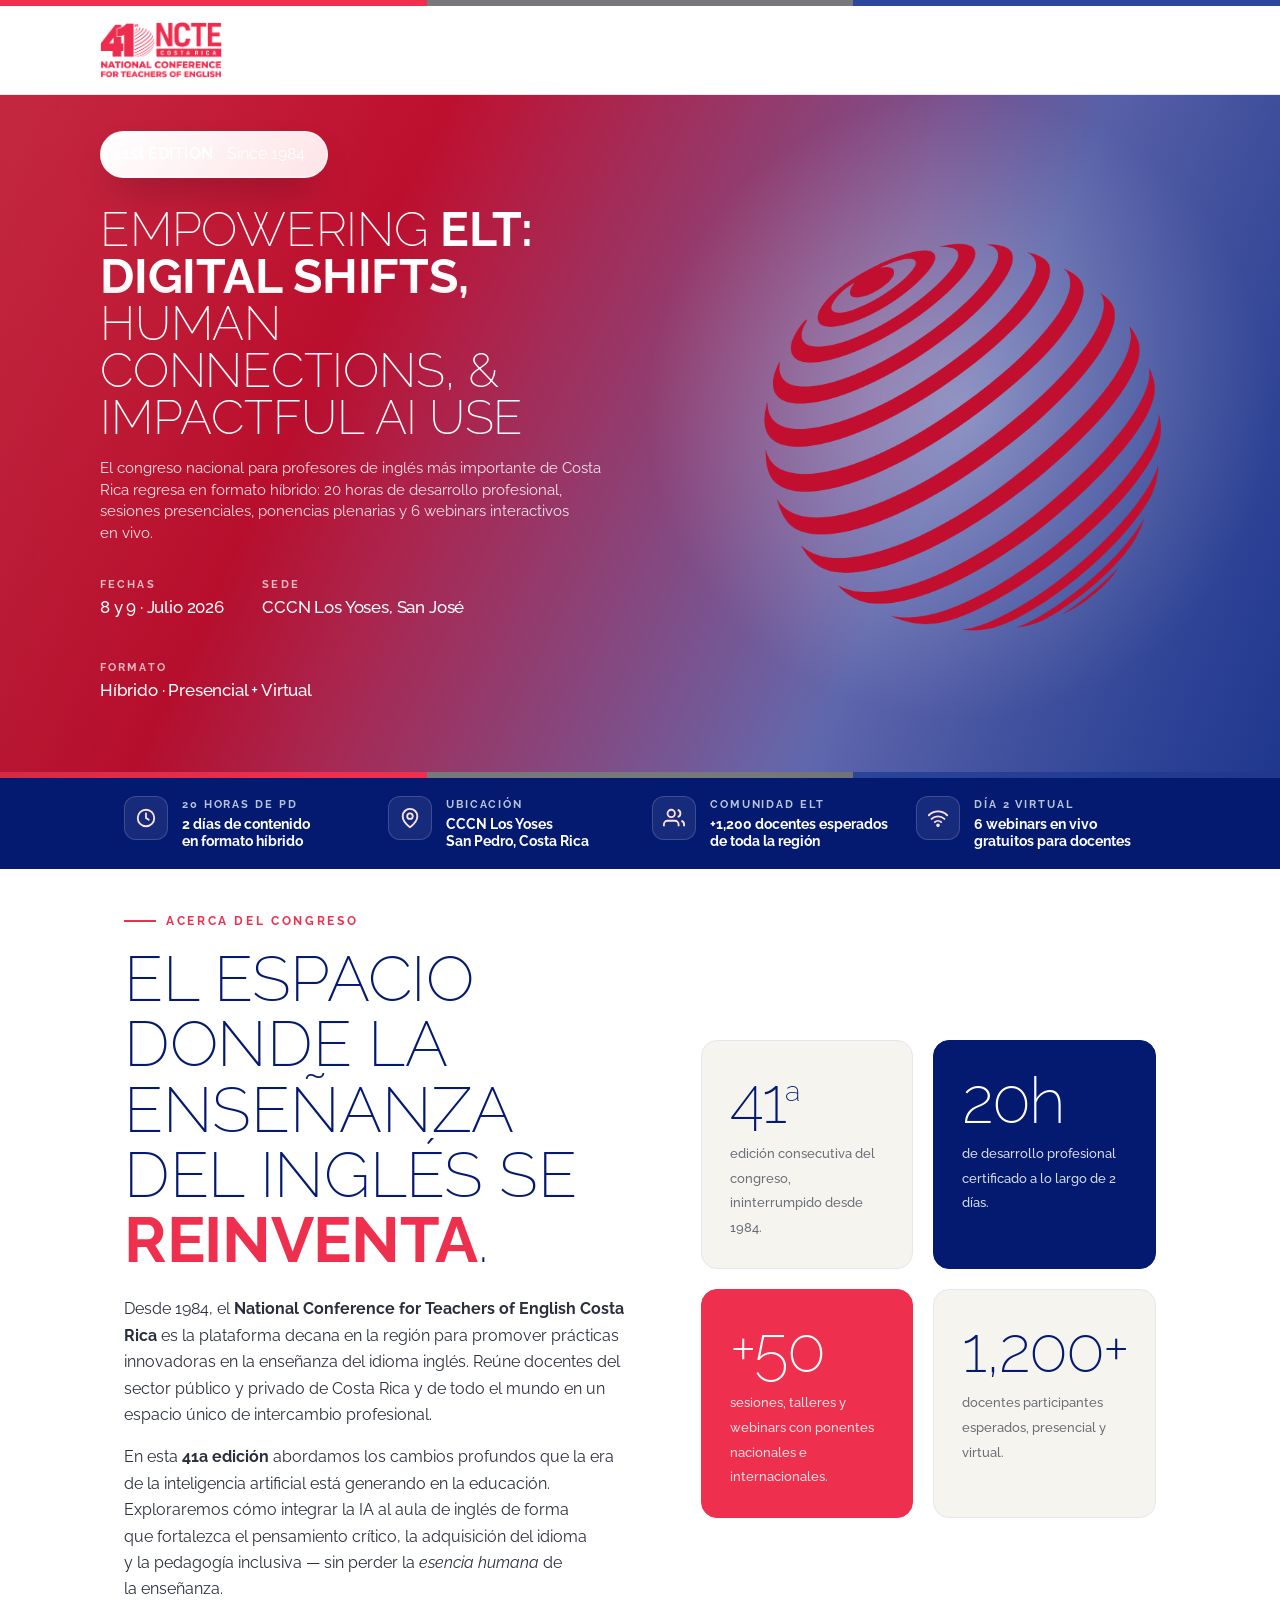
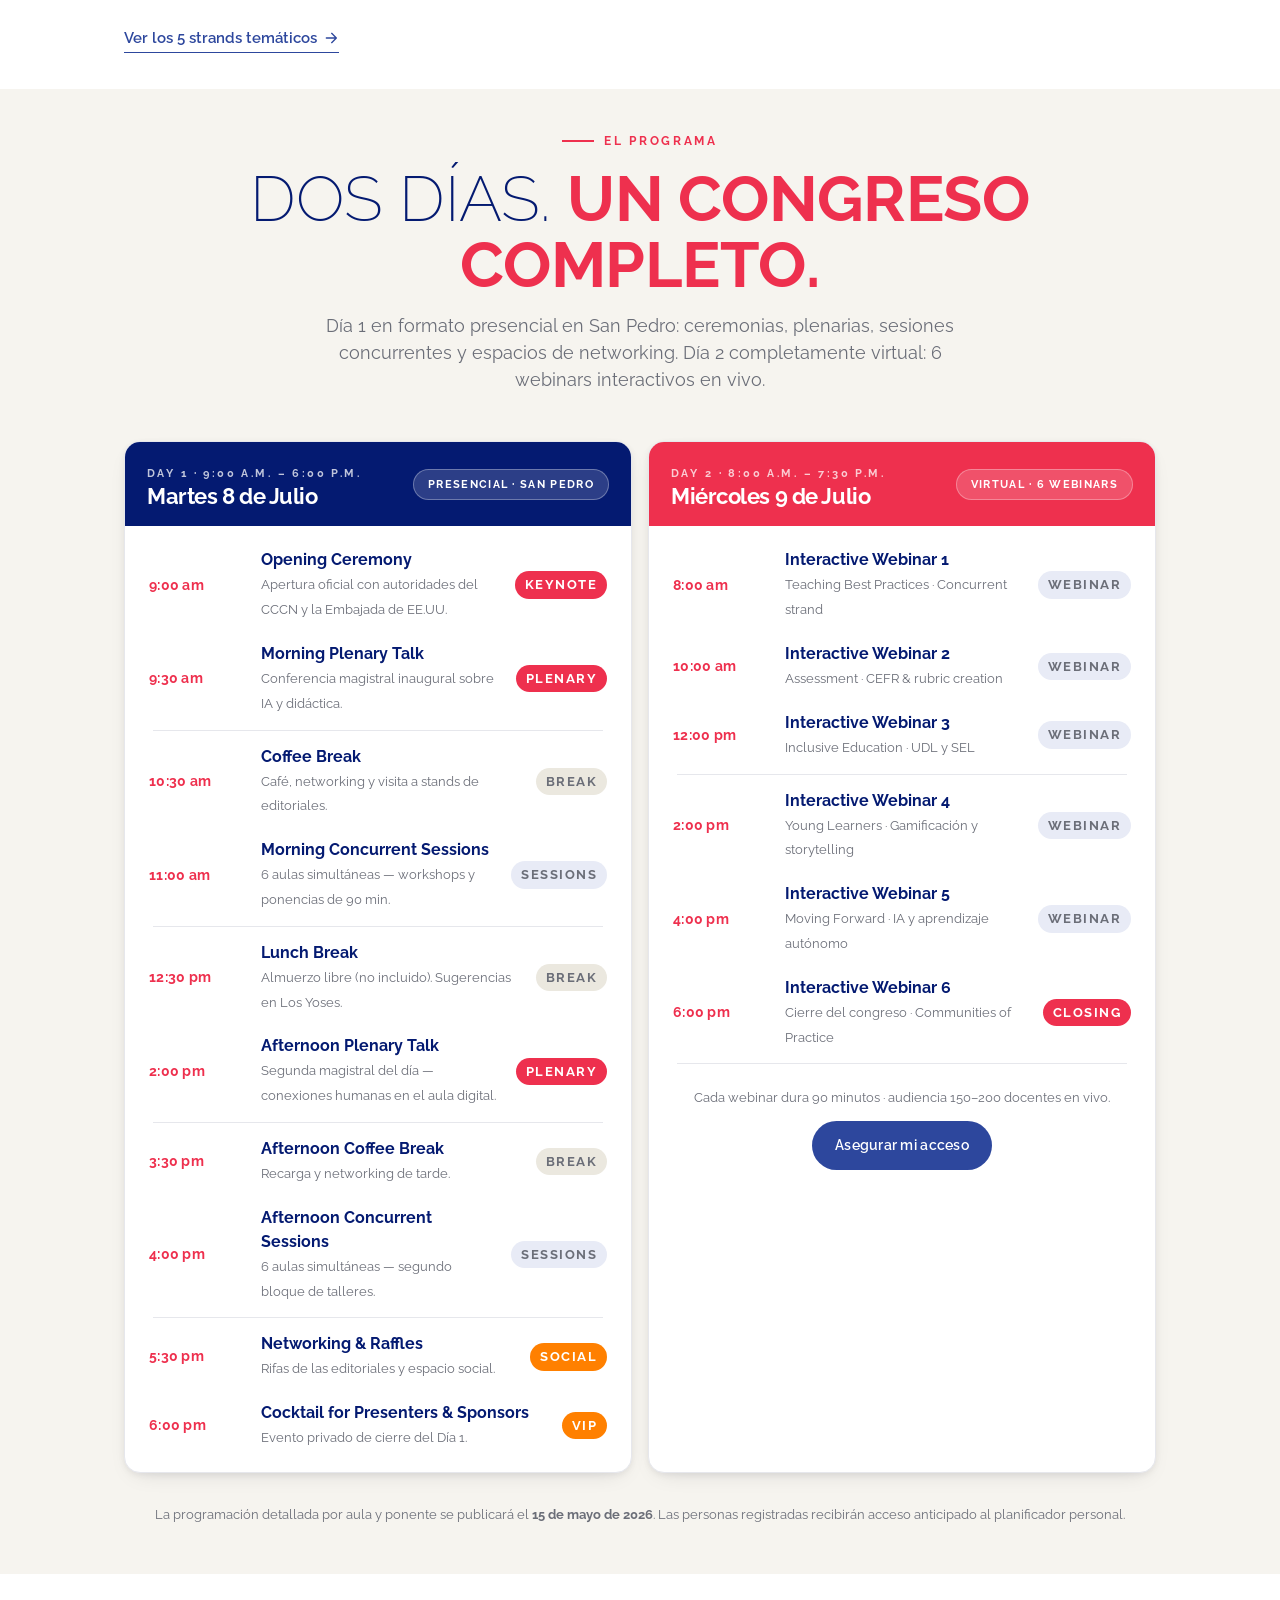
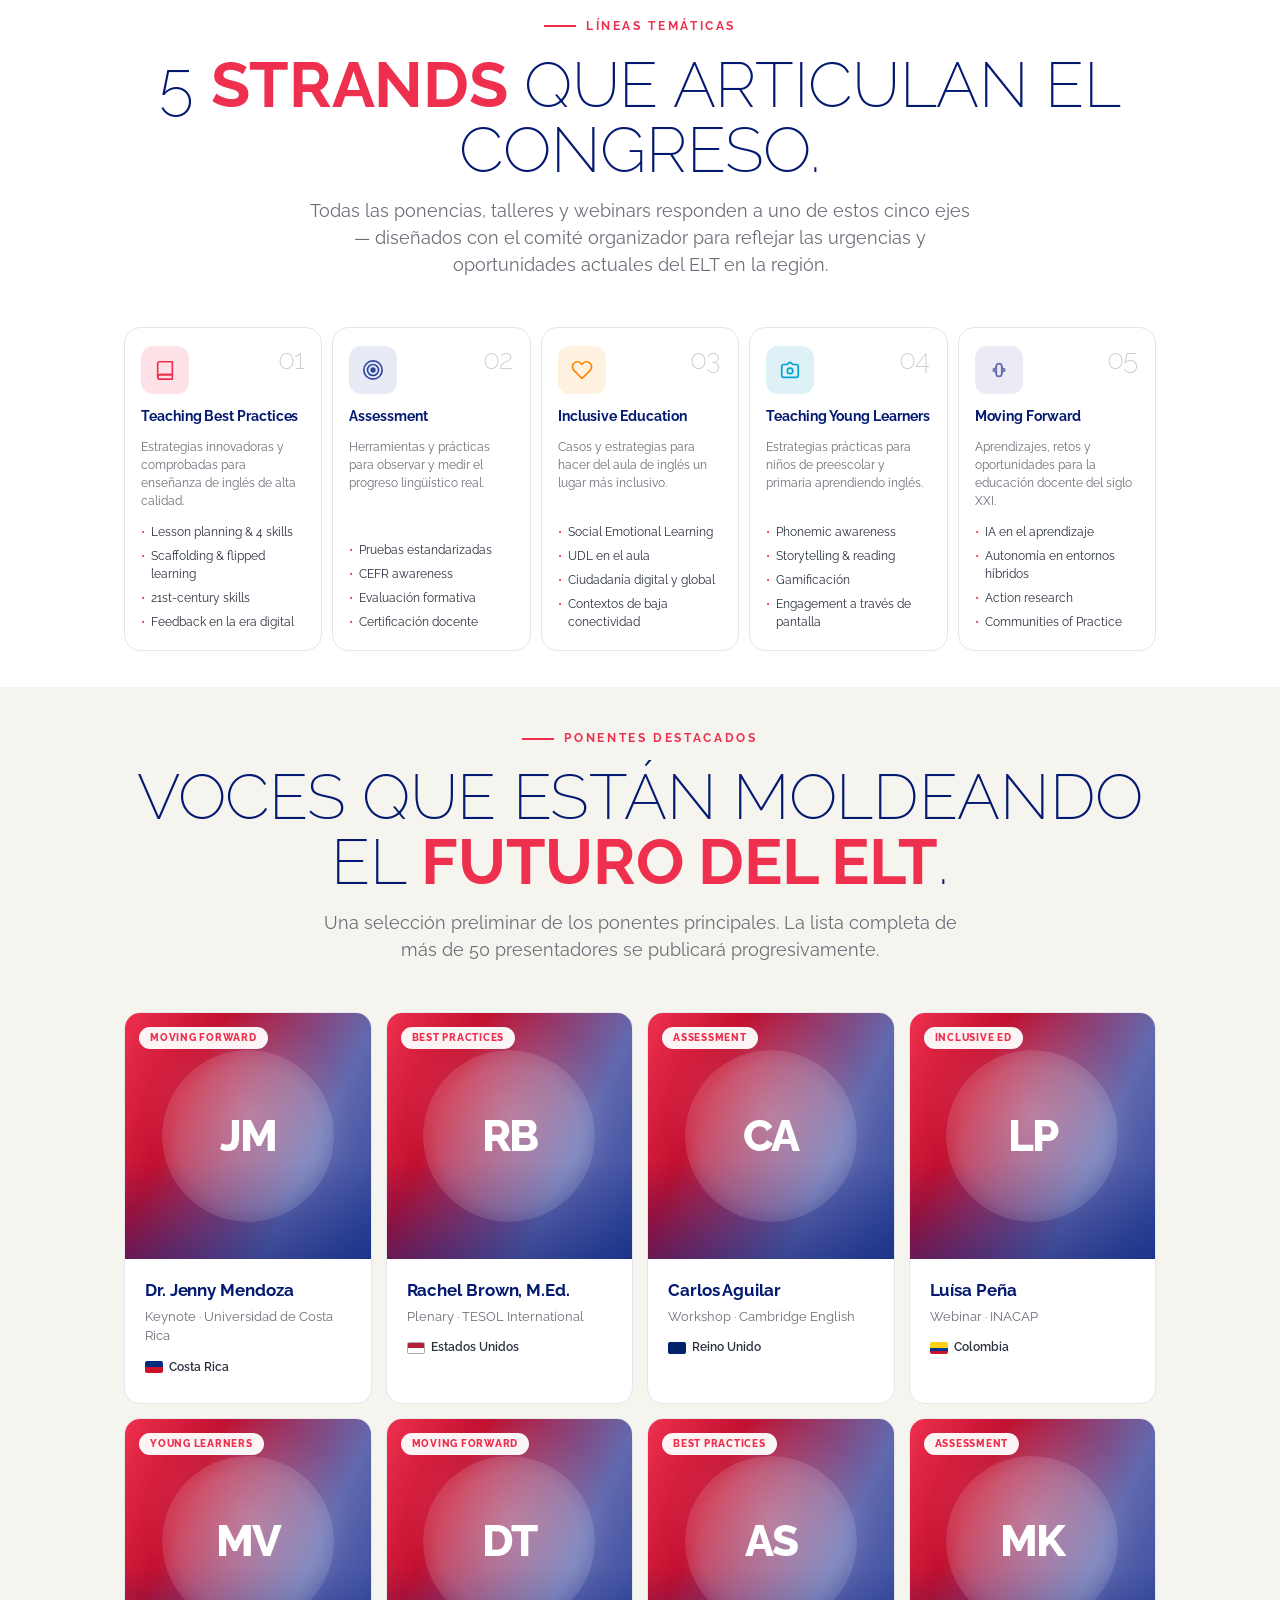
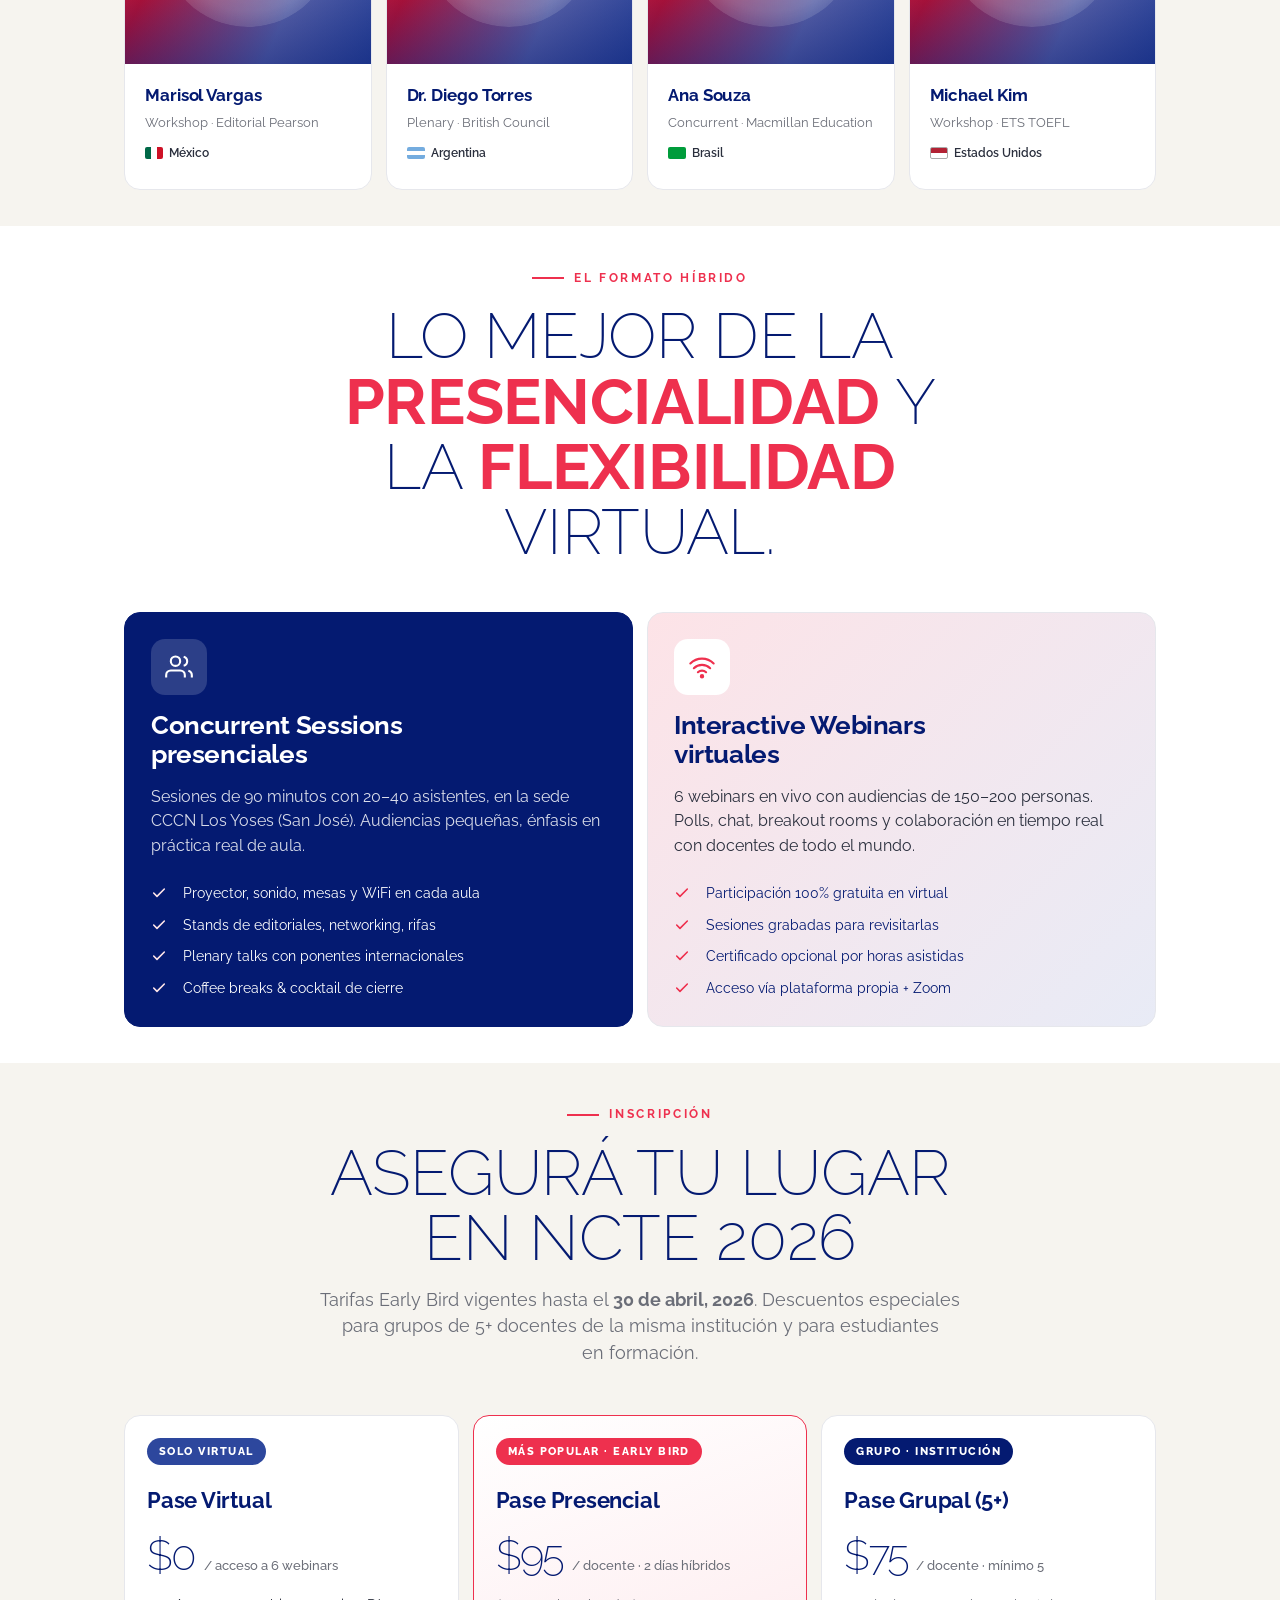
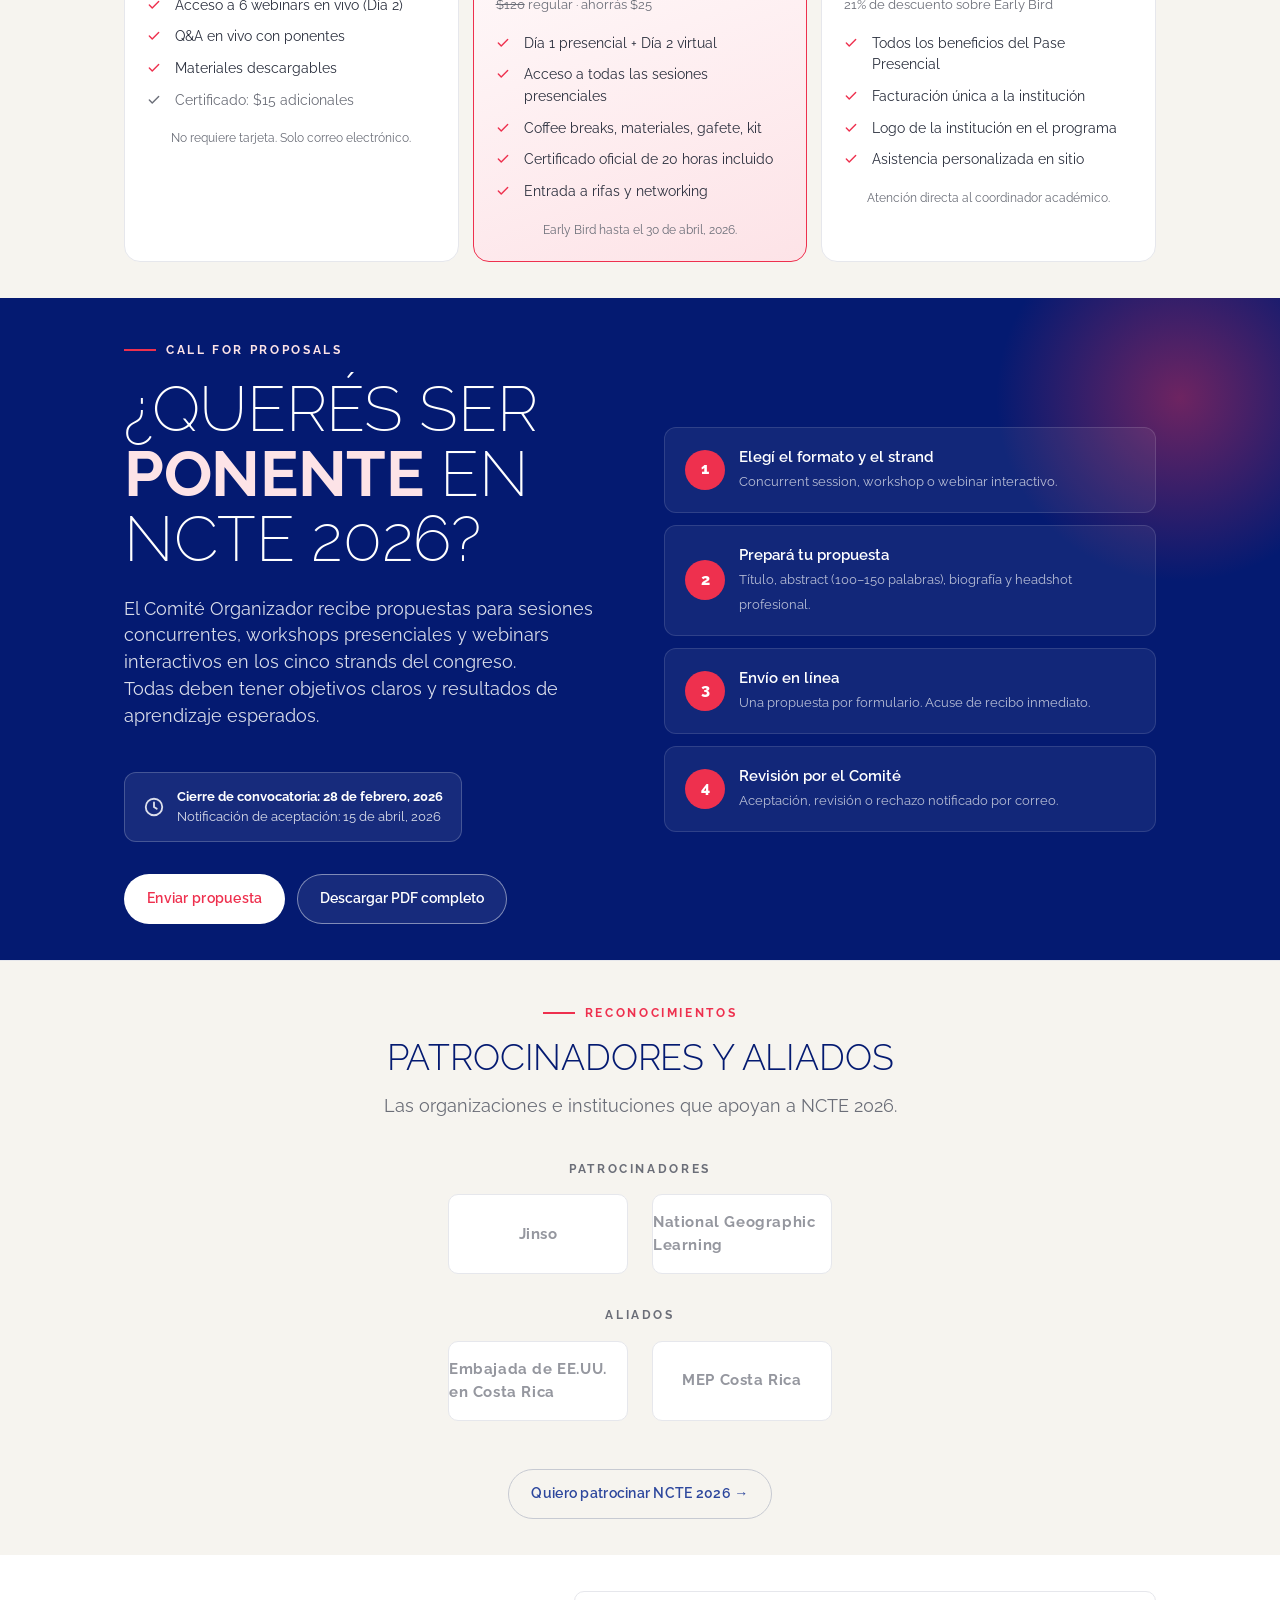
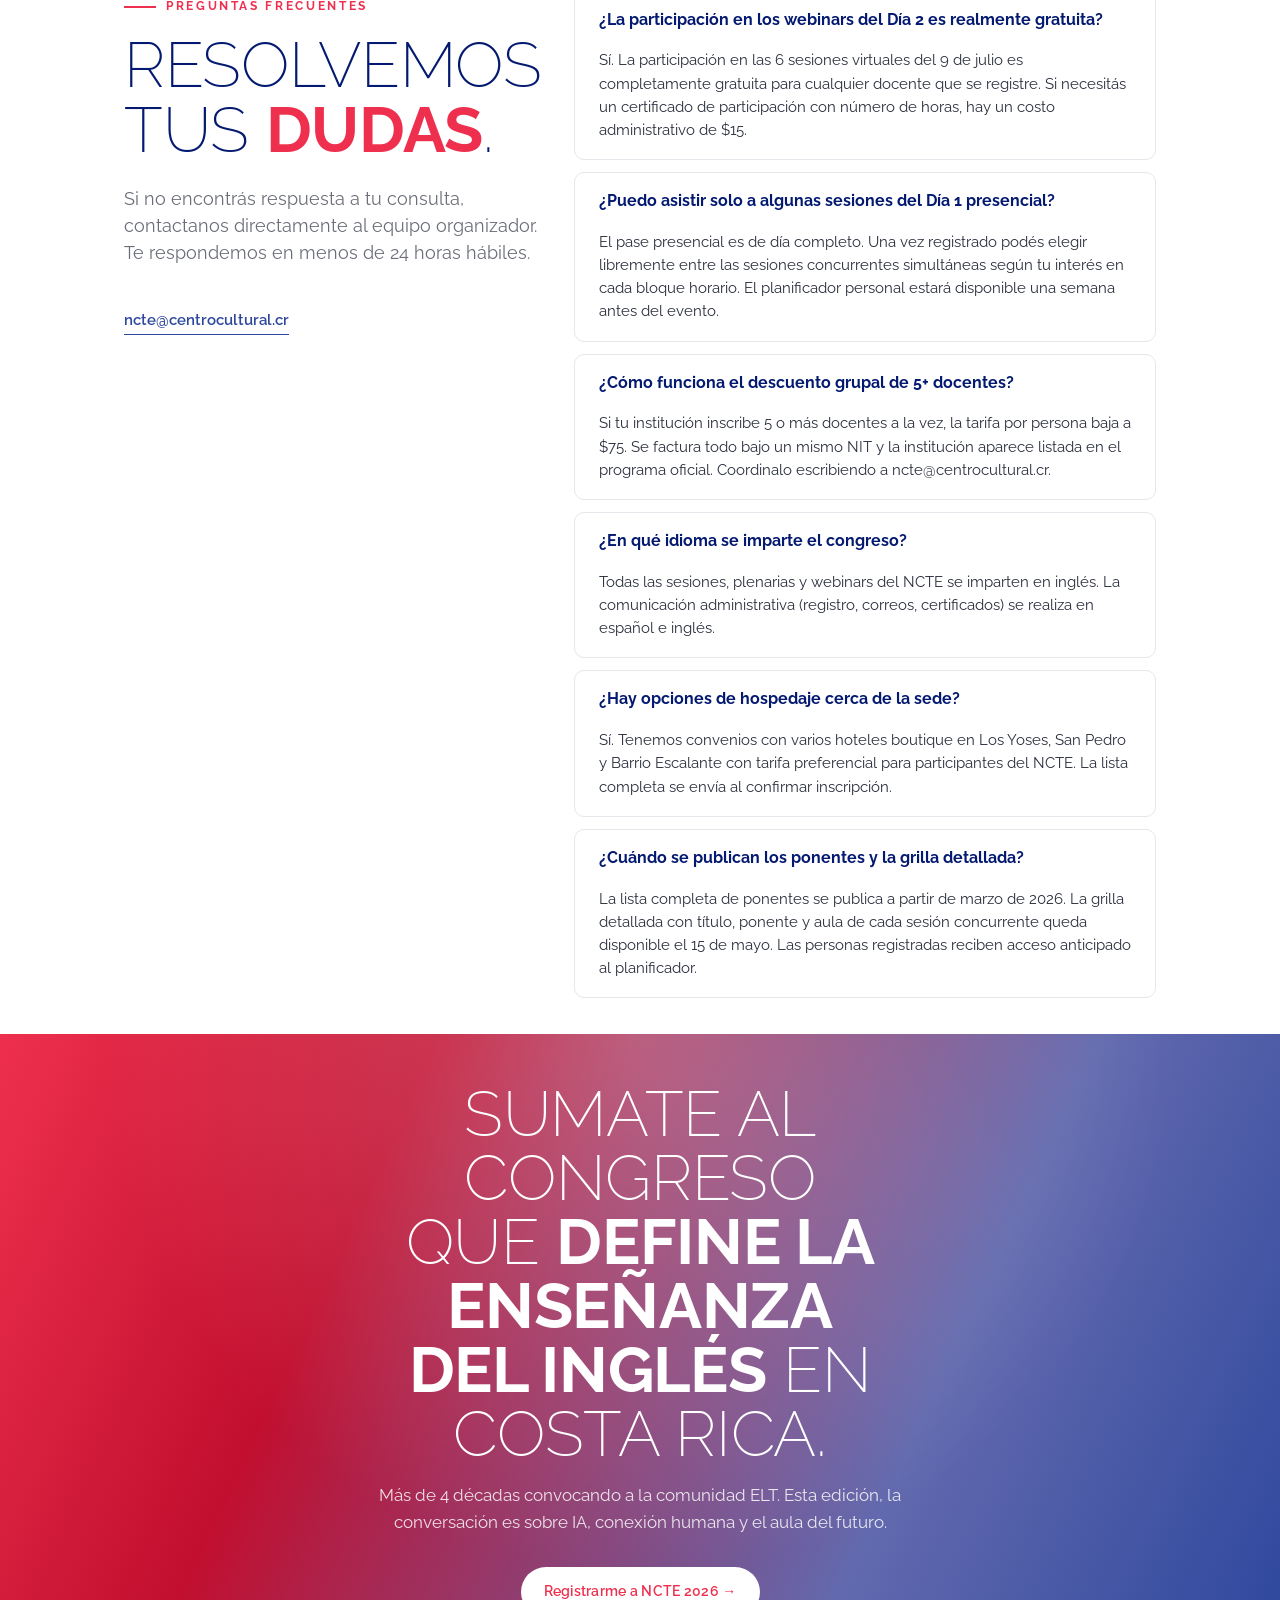
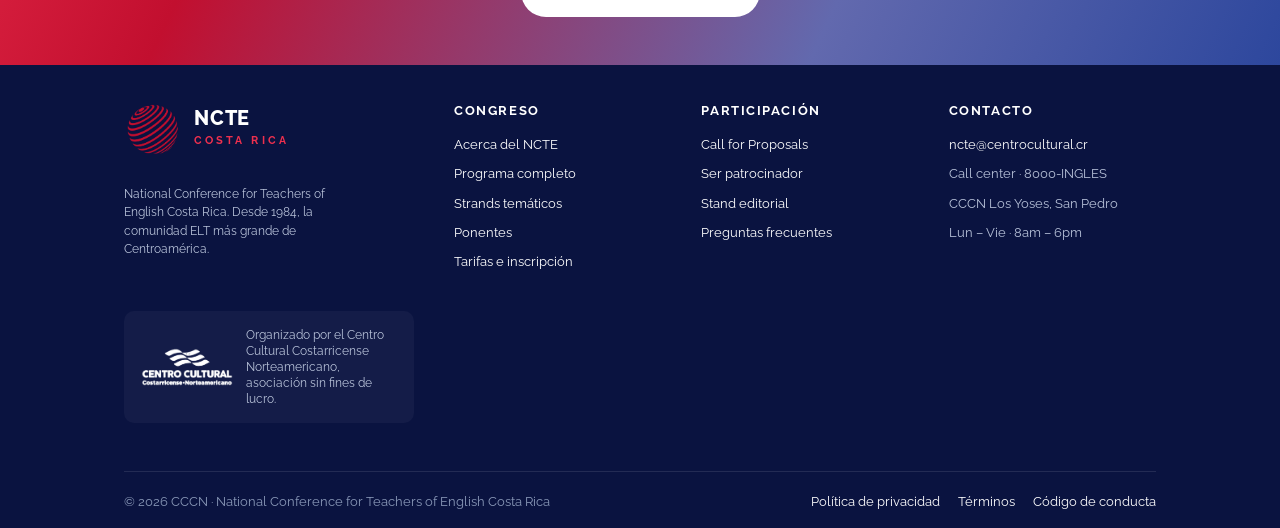
==== commit c29f6384: "feat(content,ui): final Day 1 schedule, presenter photos, sponsors/partners redesign - Apply confirm" ====
--- a/ncte-print.html
+++ b/ncte-print.html
@@ -888,40 +888,26 @@
 <section class="section nsponsors" id="sponsors" data-screen-label="09 Sponsors">
   <div class="container">
     <div class="t-center" style="max-width: 600px; margin: 0 auto 40px;">
-      <span class="section-eyebrow center">Patrocinadores</span>
-      <h2 class="h-2">Hacen posible <em>NCTE 2026</em>.</h2>
+      <span class="section-eyebrow center">Reconocimientos</span>
+      <h2 class="h-2">Patrocinadores y Aliados</h2>
       <p class="lede mt-2" style="margin-inline:auto;">
-        Las editoriales líderes en ELT, instituciones educativas y aliados estratégicos
-        que apoyan al congreso año tras año.
+        Las organizaciones e instituciones que apoyan a NCTE 2026.
       </p>
     </div>
 
     <div class="nsponsors__rows">
       <div class="nsponsors__tier">
-        <h4>Platinum Partners</h4>
+        <h4>Patrocinadores</h4>
         <div class="nsponsors__logos">
-          <div class="nsponsors__logo platinum">CAMBRIDGE</div>
-          <div class="nsponsors__logo platinum">PEARSON</div>
-          <div class="nsponsors__logo platinum">MACMILLAN</div>
+          <div class="nsponsors__logo">Jinso</div>
+          <div class="nsponsors__logo">National Geographic Learning</div>
         </div>
       </div>
       <div class="nsponsors__tier">
-        <h4>Gold Sponsors</h4>
+        <h4>Aliados</h4>
         <div class="nsponsors__logos">
-          <div class="nsponsors__logo">National Geographic</div>
-          <div class="nsponsors__logo">Oxford ELT</div>
-          <div class="nsponsors__logo">British Council</div>
-          <div class="nsponsors__logo">ETS TOEFL</div>
-        </div>
-      </div>
-      <div class="nsponsors__tier">
-        <h4>Education Partners</h4>
-        <div class="nsponsors__logos">
-          <div class="nsponsors__logo">U.S. Embassy CR</div>
+          <div class="nsponsors__logo">Embajada de EE.UU. en Costa Rica</div>
           <div class="nsponsors__logo">MEP Costa Rica</div>
-          <div class="nsponsors__logo">UCR</div>
-          <div class="nsponsors__logo">UNED</div>
-          <div class="nsponsors__logo">INA</div>
         </div>
       </div>
     </div>
--- a/ncte.css
+++ b/ncte.css
@@ -504,23 +504,29 @@
   aspect-ratio: 1 / 1;
   background: var(--ncte-gradient);
   position: relative; overflow: hidden;
-  display: flex; align-items: flex-end; justify-content: center;
+  display: flex; align-items: center; justify-content: center;
 }
 .nspk__media::after {
   content: ""; position: absolute; inset: 0;
   background:
-    radial-gradient(circle at 50% 38%, rgba(255,255,255,.25), transparent 50%),
-    linear-gradient(180deg, transparent 55%, rgba(4,26,113,.55) 100%);
+    radial-gradient(circle at 50% 42%, rgba(255,255,255,.22), transparent 55%),
+    linear-gradient(180deg, transparent 60%, rgba(4,26,113,.45) 100%);
 }
 .nspk__avatar {
   position: relative; z-index: 2;
-  width: 76%; height: 78%; align-self: end;
-  background: linear-gradient(180deg, rgba(255,255,255,.85) 0%, rgba(255,255,255,.55) 100%);
-  border-radius: 50% 50% 8px 8px / 65% 65% 8px 8px;
-  display: flex; align-items: flex-end; justify-content: center;
-  font-family: var(--font-sans); font-weight: 800; font-size: 64px;
-  color: var(--cccn-blue-900); letter-spacing: -.04em;
-  padding-bottom: 8%;
+  width: 70%; aspect-ratio: 1 / 1;
+  background: rgba(255,255,255,.18);
+  border-radius: 50%;
+  display: flex; align-items: center; justify-content: center;
+  font-family: var(--font-sans); font-weight: 800; font-size: 56px;
+  color: #fff; letter-spacing: -.04em;
+  overflow: hidden;
+  /* Fade the photo into the strand-colored background instead of a hard circle edge */
+  -webkit-mask-image: radial-gradient(circle, #000 58%, transparent 96%);
+          mask-image: radial-gradient(circle, #000 58%, transparent 96%);
+}
+.nspk__avatar img {
+  width: 100%; height: 100%; object-fit: cover; object-position: center 30%; display: block;
 }
 .nspk__strand {
   position: absolute; top: 14px; left: 14px; z-index: 3;
@@ -675,8 +681,52 @@
   color: var(--muted-2); letter-spacing: .04em;
   transition: color .2s ease, border-color .2s ease, transform .2s ease;
 }
-.nsponsors__logo.platinum { width: 240px; height: 100px; font-size: 18px; }
 .nsponsors__logo:hover { color: var(--cccn-blue-900); border-color: var(--cccn-blue-500); transform: translateY(-2px); }
+
+.nsponsors__cards {
+  display: grid;
+  grid-template-columns: repeat(2, minmax(0, 1fr));
+  gap: 20px;
+  max-width: 760px;
+  margin-inline: auto;
+}
+.nsponsors__card {
+  display: flex; flex-direction: column; align-items: flex-start; gap: 8px;
+  background: #fff; border: 1px solid var(--line); border-radius: var(--r-md);
+  padding: 24px; text-align: left; text-decoration: none;
+  transition: transform .2s ease, box-shadow .2s ease, border-color .2s ease;
+}
+.nsponsors__card:hover {
+  transform: translateY(-3px);
+  border-color: var(--cccn-blue-500);
+  box-shadow: 0 12px 28px -16px rgba(4,26,113,.25);
+}
+.nsponsors__card-tag {
+  font-size: 11px; letter-spacing: .18em; text-transform: uppercase; font-weight: 700;
+  color: var(--cccn-blue-500);
+}
+.nsponsors__card h5 {
+  margin: 0; font-size: 17px; font-weight: 800; color: var(--cccn-blue-900);
+}
+.nsponsors__card p {
+  margin: 0; font-size: 14px; line-height: 1.5; color: var(--muted-2);
+}
+.nsponsors__card-link {
+  margin-top: auto; padding-top: 8px;
+  display: inline-flex; align-items: center; gap: 6px;
+  font-size: 13px; font-weight: 700; color: var(--cccn-blue-900);
+  transition: color .2s ease;
+}
+.nsponsors__card-link svg { transition: transform .2s ease; }
+.nsponsors__card:hover .nsponsors__card-link { color: var(--cccn-red); }
+.nsponsors__card:hover .nsponsors__card-link svg { transform: translate(2px, -2px); }
+
+@media (max-width: 600px) {
+  .nsponsors__cards {
+    grid-template-columns: 1fr;
+    max-width: 420px;
+  }
+}
 
 /* ============ CALL FOR PROPOSALS ============ */
 .ncfp {
@@ -782,6 +832,52 @@
 .ncta .btn-primary { background: #fff; color: var(--cccn-red); position: relative; z-index: 2; }
 .ncta .btn-primary:hover { background: #FDE3E7; }
 
+/* ============ STAFF UTILITY BAND ============
+   Quiet operational strip between the final marketing CTA and the
+   footer. Links staff to the boarding-pass validator. Visually muted
+   so it doesn't compete with the conversion CTA above. */
+.nstaff {
+  background: linear-gradient(180deg, var(--cccn-blue-900) 0%, #0A1340 100%);
+  color: #fff;
+  padding: 28px 0;
+  border-top: 1px solid rgba(255,255,255,.06);
+}
+.nstaff__row {
+  display: flex; align-items: center; justify-content: space-between;
+  gap: 24px; flex-wrap: wrap;
+}
+.nstaff__copy { flex: 1 1 320px; min-width: 0; }
+.nstaff__eyebrow {
+  display: inline-block; font-size: 11px; font-weight: 800;
+  letter-spacing: .16em; text-transform: uppercase;
+  color: var(--cccn-red);
+  margin-bottom: 6px;
+}
+.nstaff h3 {
+  font-family: var(--font-display); font-weight: 600;
+  font-size: 20px; color: #fff; margin: 0 0 4px;
+  letter-spacing: -.01em;
+}
+.nstaff p {
+  font-size: 13.5px; color: #B8C2D9; line-height: 1.5; margin: 0;
+  max-width: 540px;
+}
+.nstaff__cta {
+  display: inline-flex; align-items: center; gap: 8px;
+  background: #fff; color: var(--cccn-blue-900);
+  padding: 12px 18px; border-radius: 999px;
+  font: inherit; font-family: var(--font-sans);
+  font-weight: 700; font-size: 13.5px;
+  text-decoration: none; flex-shrink: 0;
+  transition: background .15s ease, color .15s ease, transform .12s ease;
+}
+.nstaff__cta:hover { background: var(--cccn-red); color: #fff; transform: translateY(-1px); }
+.nstaff__cta svg { flex-shrink: 0; }
+@media (max-width: 600px) {
+  .nstaff { padding: 22px 0; }
+  .nstaff__cta { width: 100%; justify-content: center; }
+}
+
 /* ============ FOOTER (NCTE specific — slimmer than CCCN main) ============ */
 .nfooter {
   background: #0A1340; color: #B8C2D9; padding: 64px 0 24px;
@@ -949,22 +1045,130 @@
   font-size: 11px; color: var(--muted); text-align: center; margin-top: 4px; line-height: 1.5;
 }
 
-/* Logged-in chip in header */
+/* ============================================================
+   Logged-in header — 3 equal-height pills:
+   [user dropdown] · [my pass] · [save my spot (data-cta-primary)]
+   All share `height: 40px` so they sit on the same vertical centre.
+   The user "bubble" opens a dropdown that contains "My itinerary"
+   and "Sign out" (no more dedicated logout button beside it).
+   ============================================================ */
+.ncte-header__cta .ncte-header__user,
+.ncte-header__cta > .btn {
+  height: 40px;
+  display: inline-flex; align-items: center;
+}
+
+.ncte-header__user-wrap { position: relative; display: inline-flex; }
+
 .ncte-header__user {
-  display: inline-flex; align-items: center; gap: 10px;
-  padding: 6px 14px 6px 6px; border-radius: 999px;
+  gap: 10px;
+  padding: 4px 12px 4px 4px;
+  border-radius: 999px;
   background: var(--cream); border: 1px solid var(--line);
+  color: inherit;
+  font: inherit; font-family: var(--font-sans);
+  cursor: pointer;
+  transition: background .15s ease, border-color .15s ease, transform .12s ease;
+}
+.ncte-header__user:hover,
+.ncte-header__user-wrap.is-open .ncte-header__user {
+  background: var(--cccn-red-100, rgba(238,48,78,.08));
+  border-color: var(--cccn-red);
+  transform: translateY(-1px);
 }
 .ncte-header__user .avatar {
   width: 30px; height: 30px; border-radius: 999px;
   background: var(--ncte-gradient); color: #fff;
   display: inline-flex; align-items: center; justify-content: center;
   font-weight: 800; font-size: 12px;
-}
-.ncte-header__user b {
-  font-size: 13px; color: var(--cccn-blue-900); font-weight: 700;
-}
-.ncte-header__user small { display: block; font-size: 11px; color: var(--muted); }
+  flex-shrink: 0;
+}
+.ncte-header__user-name {
+  font-size: 13px; font-weight: 700; color: var(--cccn-blue-900);
+  letter-spacing: .01em;
+  max-width: 140px;
+  overflow: hidden; white-space: nowrap; text-overflow: ellipsis;
+}
+.ncte-header__user-chev {
+  display: inline-flex; align-items: center;
+  color: var(--muted);
+  transition: transform .18s ease, color .15s ease;
+}
+.ncte-header__user-wrap.is-open .ncte-header__user-chev {
+  transform: rotate(180deg);
+  color: var(--cccn-red);
+}
+
+/* Dropdown menu */
+.ncte-header__dropdown {
+  position: absolute; top: calc(100% + 8px); right: 0;
+  min-width: 220px;
+  background: #fff;
+  border: 1px solid var(--line);
+  border-radius: 12px;
+  padding: 6px;
+  box-shadow: 0 24px 48px -16px rgba(4,26,113,.18),
+              0 4px 12px rgba(4,26,113,.06);
+  z-index: 60;
+}
+.ncte-header__menu-item {
+  display: flex; align-items: center; gap: 10px;
+  width: 100%;
+  padding: 10px 12px;
+  border-radius: 8px;
+  border: 0; background: transparent;
+  color: var(--ink);
+  text-decoration: none;
+  font: inherit; font-family: var(--font-sans);
+  font-size: 13.5px; font-weight: 600;
+  cursor: pointer; text-align: left;
+  transition: background .12s ease, color .12s ease;
+}
+.ncte-header__menu-item:hover {
+  background: var(--cream);
+  color: var(--cccn-red);
+}
+.ncte-header__menu-item.is-danger:hover {
+  background: var(--cccn-red-100, rgba(238,48,78,.08));
+  color: var(--cccn-red);
+}
+.ncte-header__menu-item svg {
+  width: 16px; height: 16px; flex-shrink: 0;
+  color: var(--muted);
+}
+.ncte-header__menu-item:hover svg { color: currentColor; }
+.ncte-header__menu-item + .ncte-header__menu-item { margin-top: 2px; }
+/* The danger (sign-out) item gets a separator above to set it apart
+   from the navigation items. */
+.ncte-header__menu-item.is-danger {
+  margin-top: 6px;
+  border-top: 1px dashed var(--line);
+  padding-top: 12px;
+}
+
+@media (max-width: 600px) {
+  /* Tighter pill on small screens; the chevron drops to icon-only */
+  .ncte-header__user-name { max-width: 90px; font-size: 12px; }
+  .ncte-header__user { padding: 4px 10px 4px 4px; }
+  .ncte-header__cta .ncte-header__user,
+  .ncte-header__cta > .btn { height: 36px; }
+}
+
+/* Password "show/hide" toggle that sits inside the input frame */
+.field-with-toggle { position: relative; display: block; }
+.field-with-toggle input { padding-right: 44px !important; }
+.field-pwd-toggle {
+  position: absolute; right: 6px; top: 50%; transform: translateY(-50%);
+  width: 36px; height: 36px; border-radius: 8px;
+  background: transparent; border: 0; cursor: pointer;
+  color: var(--muted);
+  display: inline-flex; align-items: center; justify-content: center;
+  transition: color .15s ease, background .15s ease;
+}
+.field-pwd-toggle:hover { color: var(--cccn-blue-700); background: var(--cccn-blue-100); }
+.field-pwd-toggle:focus-visible {
+  outline: 2px solid var(--cccn-blue-500); outline-offset: 2px;
+}
 
 /* ============ MOBILE NAV ============ */
 .nmnav { position: fixed; inset: 0; background: rgba(11,19,32,.5); z-index: 100; display: none; }
@@ -1025,7 +1229,9 @@
 /* ============ ACTIVITIES (Sesiones) ============ */
 /* Tighter padding between Register → Sponsors → FAQ flow */
 #register { padding-bottom: clamp(44px, 6vw, 80px); }
-#sponsors { padding-top: clamp(44px, 6vw, 80px); padding-bottom: clamp(44px, 6vw, 80px); }
+/* #register and #sponsors share the cream background, so a hairline divider
+   keeps the section break visible despite the reduced padding */
+#sponsors { padding-top: clamp(44px, 6vw, 80px); padding-bottom: clamp(44px, 6vw, 80px); border-top: 1px solid var(--line); }
 #faq { padding-top: clamp(44px, 6vw, 80px); }
 
 .nact-filters {
@@ -1129,6 +1335,10 @@
   display: flex; align-items: center; justify-content: center;
   font-family: var(--font-sans); font-weight: 800; font-size: 14px;
   letter-spacing: -.02em; flex-shrink: 0;
+  overflow: hidden;
+}
+.nact__speaker-avatar img {
+  width: 100%; height: 100%; object-fit: cover; display: block;
 }
 .nact[data-strand="best-practices"] .nact__speaker-avatar { background: #FDE3E7; color: var(--cccn-red); }
 .nact[data-strand="assessment"]     .nact__speaker-avatar { background: var(--cccn-blue-100); color: var(--cccn-blue-700); }
@@ -1279,6 +1489,10 @@
   display: flex; align-items: center; justify-content: center;
   font-family: var(--font-sans); font-weight: 800; font-size: 16px;
   letter-spacing: -.02em;
+  overflow: hidden; flex-shrink: 0;
+}
+.ndetail__speaker-avatar img {
+  width: 100%; height: 100%; object-fit: cover; display: block;
 }
 .ndetail__speaker b {
   display: block; font-size: 15px; color: var(--cccn-blue-900);
@@ -1393,12 +1607,6 @@
 /* Adjust on nstrand (already has number top-right) */
 .nstrand.is-clickable::after { top: 14px; right: 14px; background: var(--cccn-red); color: #fff; }
 .nstrand.is-clickable .nstrand__num { display: none; }
-
-/* Sponsors clickable + indicator */
-.nsponsors__logo.is-clickable {
-  cursor: pointer;
-}
-.nsponsors__logo.is-clickable::after { top: 8px; right: 8px; width: 22px; height: 22px; font-size: 16px; }
 
 /* ==========================================================================
    RESPONSIVE REFINEMENTS — phone-first audit, 2026-06
@@ -1446,11 +1654,10 @@
   .ncte-header__cta .btn { padding: 10px 14px; font-size: 13px; }
   .ncte-header__cta .btn svg { display: none; }     /* drop the arrow on phones */
 
-  /* Logged-in chip stays compact */
-  .ncte-header__user { padding: 4px 12px 4px 4px; gap: 8px; }
+  /* Logged-in chip stays compact (single-line; dropdown handles rest) */
+  .ncte-header__user { padding: 4px 10px 4px 4px; gap: 8px; }
   .ncte-header__user .avatar { width: 28px; height: 28px; font-size: 11px; }
-  .ncte-header__user b { font-size: 12px; }
-  .ncte-header__user small { font-size: 10px; }
+  .ncte-header__user-name { font-size: 12px; max-width: 80px; }
 
   /* QUICK BAR — go to single column on phones (was stuck at 2 cols) */
   .nquick { padding: 22px 0; }
